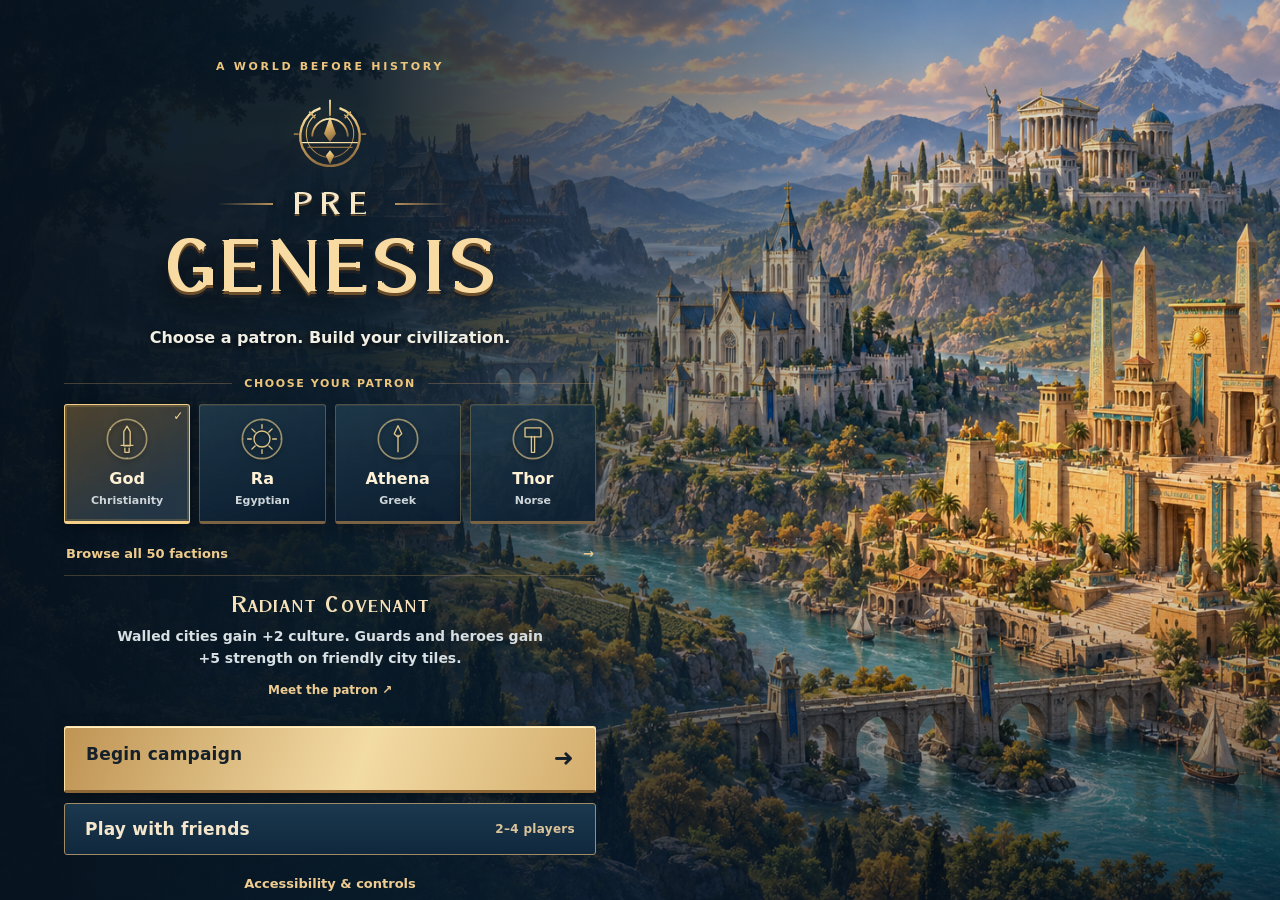
==== index.html @ 0ece969f "Publish Pre-Genesis 0.9.9 mythic web build (crowns-web-dbefcd6c36a573) Co-Authored-By: Claude Fable " ====
<!doctype html>
<html lang="en"><head><meta charset="utf-8"><meta name="viewport" content="width=device-width,initial-scale=1,viewport-fit=cover"><meta name="theme-color" content="#15242d"><title>Pre-Genesis — A World Before History</title><link rel="stylesheet" href="style.css"><link rel="stylesheet" href="ui.css"><link rel="stylesheet" href="mobile.css"><link rel="stylesheet" href="friends.css"><link rel="stylesheet" href="pregenesis.css"><link rel="preload" href="assets/fonts/PreGenesis-Display.woff2" as="font" type="font/woff2" crossorigin><link rel="manifest" href="manifest.webmanifest"><link rel="icon" href="assets/app-icon.svg" type="image/svg+xml"><meta name="apple-mobile-web-app-capable" content="yes"><meta name="apple-mobile-web-app-status-bar-style" content="black-translucent"></head>
<body>
<div id="game" inert>
 <div id="world" aria-label="Interactive strategy map of Pre-Genesis"></div>
 <header class="topbar">
  <button class="brand" id="brand" title="Campaign menu"><span class="ring-mark"><img src="assets/emblems/genesis.svg" alt=""></span><span>PRE-GENESIS<small>THE FIRST AGE</small></span></button>
  <div id="resources" class="resources"></div>
  <div class="top-actions"><button class="icon-button" id="codex" title="Mythology and scripture" aria-label="Mythology and scripture">▤</button><button class="icon-button" id="sound" title="Toggle ambient music" aria-label="Toggle ambient music">♫</button><button class="icon-button" id="help" title="How to play" aria-label="How to play">?</button><button class="icon-button" id="menu" title="Save and settings" aria-label="Save and settings">☰</button></div>
 </header>
 <button id="realm-toggle" class="realm-toggle panel" aria-expanded="false" aria-label="Toggle realm panel">☰ Realm</button><aside class="realm-panel panel">
  <div class="realm-banner"><div class="eyebrow">YOUR REALM</div><div id="realm-identity"></div></div>
  <nav class="side-tabs" aria-label="Realm panels"><button data-tab="realm" class="active">Realm</button><button data-tab="knowledge">Knowledge</button><button data-tab="council">Council</button></nav>
  <div id="sidebar-content"></div>
  <button id="chronicle" class="chronicle-link">◷ &nbsp; The chronicle <span>↗</span></button>
 </aside>
 <div class="map-heading"><span class="heading-rule"></span><div><small>THE FIRST AGE</small><span>A U R E V A L E</span></div><span class="heading-rule"></span></div>
 <div id="friend-room-bar" class="friend-room-bar" hidden></div><div id="objective" class="objective panel"></div>
 <div class="map-tools panel"><button id="zoom-in" title="Zoom in" aria-label="Zoom in">+</button><button id="zoom-out" title="Zoom out" aria-label="Zoom out">−</button><button id="home" title="Focus capital" aria-label="Focus capital">⌂</button><button id="labels" title="Toggle map labels" aria-label="Toggle map labels">Aa</button></div>
 <div id="hover-info" class="hover-info"></div>
 <section id="selection" class="selection panel" aria-live="polite"></section>
 <div class="turn-corner"><div class="minimap panel"><canvas id="minimap" width="240" height="150" aria-label="Realm overview"></canvas><span>THE KNOWN WORLD</span></div><button id="end-turn" class="end-turn"><span><small id="turn-era">THE FIRST AGE · 1</small><strong>End turn</strong></span><span class="turn-arrow">➜</span></button><div class="turn-foot"><span id="turn-number">TURN 01</span><span id="save-status">AUTOSAVED</span></div></div>
 <div class="controls-hint">Select · Highlighted tile to move · Right-drag to pan · Scroll to zoom</div>
 <div id="toast" role="status"></div>
</div>
<dialog id="modal" aria-labelledby="dialog-title"><button class="modal-close" id="modal-close" aria-label="Close dialog">×</button><div id="modal-body"></div></dialog>
<div id="welcome" class="welcome">
 <div class="welcome-art"></div><div class="welcome-shade"></div>
 <div class="welcome-content"><div class="eyebrow">A WORLD BEFORE HISTORY</div><div class="welcome-ring" aria-hidden="true"><img src="assets/emblems/genesis.svg" alt=""></div><h1 aria-label="Pre-Genesis"><span class="title-prefix" aria-hidden="true">PRE</span><span aria-hidden="true">GENESIS</span></h1><p class="welcome-sub">Choose a patron. Build your civilization.</p><div class="patron-label">CHOOSE YOUR PATRON</div><div id="faction-picker" class="faction-picker"></div><div id="faction-description"></div><button id="start-game" class="primary start-game">Begin campaign <span>➜</span></button><button class="friends-button" data-friends>Play with friends <span>2–4 players</span></button><button id="resume-game" class="text-button" hidden>Continue saved campaign</button><button class="text-button welcome-settings" data-welcome-settings="true">Accessibility & controls</button><p id="offline-status" class="offline-status" role="status">Preparing offline play…</p><p class="build-note">PRE-GENESIS · V0.9.9 ONLINE BETA</p></div>
</div>
<input id="import-file" type="file" accept="application/json,.json" hidden>
<script type="module" src="app.js"></script><script type="module" src="offline.js?release=0.9.9"></script>
</body></html>
---- style.css ----
:root{--ink:#eee9da;--muted:#a4b2a6;--gold:#d4b573;--green:#8fab8f;--panel:rgba(20,37,34,.94);--line:rgba(206,186,136,.2);--blue:#9bbbd0;--purple:#beaad5;--font:Georgia,'Times New Roman',serif}
*{box-sizing:border-box}html,body{margin:0;width:100%;height:100%;overflow:hidden;background:#172d2e;color:var(--ink);font-family:Segoe UI,Arial,sans-serif;font-size:13px}button{font:inherit;color:inherit;cursor:pointer;border:0;background:none}button:focus-visible{outline:2px solid #ebcd87;outline-offset:3px}button:disabled{opacity:.4;cursor:not-allowed}button:hover:not(:disabled){filter:brightness(1.15)}#game{position:relative;width:100%;height:100%;min-height:550px}#world{position:absolute;inset:72px 0 0;overflow:hidden}#world canvas{display:block}.panel{background:var(--panel);border:1px solid var(--line);box-shadow:0 8px 30px #05191640;backdrop-filter:blur(14px)}.topbar{position:absolute;z-index:5;top:0;left:0;right:0;height:72px;background:#142725;display:flex;align-items:center;border-bottom:1px solid var(--line);padding:0 25px;gap:30px}.brand{display:flex;gap:12px;align-items:center;text-align:left;white-space:nowrap;font-family:var(--font);font-size:19px;letter-spacing:1.2px;padding:0}.brand i{font-size:10px;font-weight:normal;letter-spacing:0}.brand small{display:block;font:8px Segoe UI,sans-serif;letter-spacing:2.7px;color:var(--muted);padding-top:5px}.ring-mark{font-size:51px;color:var(--gold);line-height:50px;display:block}.resources{display:flex;flex:1;justify-content:center;gap:36px}.resource{display:flex;gap:9px;align-items:center}.resource-symbol{font-size:23px;color:var(--gold)}.resource.science .resource-symbol{color:var(--blue)}.resource.culture .resource-symbol{color:var(--purple)}.resource span strong{font-size:17px;font-weight:500}.resource span small{font-size:10px;color:var(--muted);padding-left:5px}.resource-label{display:block;font-size:8px;letter-spacing:1.4px;color:#a8b6a9;margin-top:3px}.top-actions{display:flex;gap:8px}.icon-button{width:30px;height:31px;border:1px solid var(--line);border-radius:50%;color:#d2d7c9}.realm-panel{position:absolute;z-index:4;top:94px;left:22px;width:260px;max-height:calc(100% - 330px);display:flex;flex-direction:column;border-radius:3px}.realm-banner{padding:20px 20px 16px;background:radial-gradient(ellipse at 20% 50%,#3c54452e,transparent)}.eyebrow{font-size:9px;letter-spacing:2.4px;color:var(--gold);font-weight:600}.realm-identity{display:flex;gap:13px;align-items:center;margin-top:13px}.crest{font-family:var(--font);color:var(--gold);font-size:38px;width:49px;text-align:center}.realm-identity h2{margin:0;font:23px var(--font)}.realm-identity p{color:var(--muted);font-size:11px;margin:6px 0 0}.side-tabs{display:flex;border-bottom:1px solid var(--line);padding:0 12px}.side-tabs button{padding:12px 10px;flex:1;color:var(--muted);font-size:11px;border-bottom:2px solid transparent}.side-tabs button.active{color:var(--gold);border-bottom-color:var(--gold)}#sidebar-content{padding:18px;overflow-y:auto;scrollbar-width:thin;scrollbar-color:#6d7054 transparent}.section-label{display:flex;justify-content:space-between;align-items:center;text-transform:uppercase;letter-spacing:1.4px;font-size:9px;color:var(--muted);margin-bottom:12px}.city-row{padding:10px 0;display:flex;align-items:center;gap:10px;width:100%;text-align:left;border-bottom:1px solid #e0c69112}.city-row:last-child{border:0}.city-icon{color:var(--gold);font-size:23px}.city-row strong{display:block;font:15px var(--font)}.city-row small{color:var(--muted);font-size:10px;display:block;margin-top:4px}.city-row .pop{margin-left:auto;background:#293f34;border:1px solid var(--line);font-size:11px;padding:5px 7px;border-radius:50%}.research-card{width:100%;text-align:left;margin-top:19px;padding:14px 12px;background:#ffffff04;border:1px solid #a5bbc021;border-radius:2px}.research-card .research-title{font:16px var(--font);margin:6px 0 10px}.research-card .section-label{margin:0;color:var(--blue);font-size:8px}.research-card.civic .section-label{color:var(--purple)}.progress{height:3px;background:#ffffff13;border-radius:3px;overflow:hidden}.progress span{display:block;height:100%;background:var(--gold)}.research-card .progress span{background:var(--blue)}.research-card.civic .progress span{background:var(--purple)}.progress-detail{display:flex;justify-content:space-between;font-size:9px;color:var(--muted);margin-top:7px}.chronicle-link{padding:14px 18px;text-align:left;border-top:1px solid var(--line);font-size:10px;color:var(--muted);margin-top:auto}.chronicle-link span{float:right;color:var(--gold)}.map-heading{position:absolute;top:102px;left:calc(50% - 150px);display:flex;align-items:center;gap:15px;text-align:center;pointer-events:none;text-shadow:0 2px 8px #102828}.map-heading small{font-size:8px;letter-spacing:3px;color:#f2ead2aa;display:block;margin-bottom:7px}.map-heading span:not(.heading-rule){font:15px var(--font);color:#f1eedb}.heading-rule{height:1px;width:35px;background:#e3d3aa88}.objective{position:absolute;right:22px;top:94px;width:226px;padding:16px 17px;border-radius:3px}.objective h3{font:17px var(--font);margin:8px 0}.objective p{font-size:10px;color:var(--muted);line-height:1.7;margin:7px 0}.objective .eyebrow{font-size:8px}.objective button{font-size:9px;color:var(--gold);padding:0}.map-tools{position:absolute;right:22px;top:285px;display:flex;flex-direction:column;border-radius:3px}.map-tools button{width:35px;height:35px;font-size:19px;border-bottom:1px solid var(--line)}.map-tools button:last-child{border:0;font-size:12px}.selection{position:absolute;bottom:47px;left:22px;z-index:4;width:430px;min-height:180px;max-height:280px;padding:19px 21px;border-radius:3px}.selection-heading{display:flex;align-items:center;gap:13px}.selection-emblem{font-size:34px;color:var(--gold);background:#f4dc9e0b;border:1px solid var(--line);height:53px;width:53px;display:grid;place-items:center;border-radius:50%}.selection h2{margin:3px 0 4px;font:24px var(--font)}.selection .subtitle{color:var(--muted);font-size:10px}.selection .eyebrow{font-size:8px;letter-spacing:1.5px}.unit-stats{display:flex;gap:19px;margin:15px 0;font-size:11px;color:var(--muted)}.unit-stats b{color:var(--ink);font-weight:500;margin-left:5px}.actions{display:flex;gap:7px;flex-wrap:wrap;margin-top:13px}.action-button,.secondary{border:1px solid var(--line);background:#c9c09107;padding:9px 13px;font-size:10px;color:#dfd9bc;border-radius:2px}.action-button.gold,.primary{background:#c6aa70;color:#152822;border:1px solid #e4c98d;font-weight:600}.action-button.active{border-color:var(--gold);color:var(--gold)}.action-help{font-size:10px;color:var(--muted);margin-top:11px;line-height:1.5}.unit-tabs{display:flex;gap:5px;margin-top:11px;border-top:1px solid var(--line);padding-top:10px}.unit-tabs button{font-size:9px;padding:5px 7px;border:1px solid var(--line);color:var(--muted)}.unit-tabs button.active{border-color:var(--gold);color:var(--gold)}.selection .city-yields{display:flex;gap:14px;margin:14px 0;font-size:12px}.city-yields span{color:var(--gold)}.turn-corner{position:absolute;right:22px;bottom:22px;z-index:4;width:228px}.minimap{position:relative;margin-bottom:9px;height:144px;overflow:hidden;border-radius:3px;background:#142d2ce8}.minimap canvas{width:228px;height:142px;cursor:pointer}.minimap>span{position:absolute;bottom:9px;left:0;right:0;text-align:center;font-size:7px;letter-spacing:2px;color:#b9c3b0;pointer-events:none}.end-turn{display:flex;justify-content:space-between;align-items:center;width:100%;padding:15px 17px;background:linear-gradient(120deg,#d7be84,#b99d63);color:#21302a;border:1px solid #edd098;box-shadow:0 5px 30px #132623aa;border-radius:3px;text-align:left}.end-turn small{font-size:8px;letter-spacing:1.7px;display:block;margin-bottom:5px}.end-turn strong{font:23px var(--font)}.turn-arrow{font-size:27px}.turn-foot{display:flex;justify-content:space-between;padding:10px 1px 0;font-size:8px;letter-spacing:1.1px;color:#c1c9b3}.controls-hint{position:absolute;bottom:18px;left:23px;font-size:9px;letter-spacing:.2px;color:#e6edcd99;text-shadow:0 1px 3px #142325}.hover-info{position:absolute;bottom:35px;left:calc(50% - 80px);pointer-events:none;background:#102a28cc;border:1px solid var(--line);border-radius:3px;padding:9px 15px;font-size:10px;display:none}.hover-info.show{display:block}#toast{position:absolute;z-index:30;top:85px;left:50%;transform:translate(-50%,-10px);background:#162d28ed;border:1px solid var(--gold);box-shadow:0 10px 50px #001a1c77;padding:14px 24px;font-size:12px;opacity:0;pointer-events:none;transition:.22s;max-width:530px;line-height:1.6}#toast.show{transform:translate(-50%,0);opacity:1}.diplomacy-row{padding:15px 0;border-bottom:1px solid var(--line)}.diplomacy-row h3{font:18px var(--font);margin:0 0 5px}.diplomacy-row p{color:var(--muted);font-size:10px}.status-peace{color:#a2c79e}.status-war{color:#dd9777}dialog{background:#172e29;color:var(--ink);border:1px solid #b7a37466;border-radius:5px;width:min(760px,90vw);max-height:85vh;box-shadow:0 25px 100px #001818c9;padding:33px;scrollbar-width:thin}dialog::backdrop{background:#031e21a8;backdrop-filter:blur(5px)}.modal-close{position:absolute;top:12px;right:15px;font-size:27px;color:var(--muted)}dialog h2{font:32px var(--font);margin:7px 0 12px}dialog .intro{color:var(--muted);line-height:1.8;font-size:12px;margin-bottom:23px}.cards-grid{display:grid;grid-template-columns:1fr 1fr;gap:10px}.option-card{position:relative;text-align:left;border:1px solid var(--line);padding:16px;border-radius:3px;background:#d1c29806;min-height:103px}.option-card.selected{border-color:var(--gold);background:#d1c2980e}.option-card.completed{border-color:#8cbb9b66}.option-card h3{font:19px var(--font);margin:0 0 8px}.option-card p{font-size:11px;color:var(--muted);line-height:1.6;margin:0}.option-card small{display:block;font-size:9px;color:var(--gold);margin-top:12px}.help-grid{display:grid;grid-template-columns:1fr 1fr;gap:25px}.help-grid h3{font:20px var(--font);color:var(--gold);margin-bottom:8px}.help-grid p,.help-grid li{font-size:12px;color:#b9c5b8;line-height:1.8}.help-grid ul{padding-left:15px}kbd{border:1px solid #bab99244;border-radius:3px;padding:2px 5px;font:10px Segoe UI;color:#eee4c7}.log-entry{display:flex;gap:15px;padding:13px 0;border-bottom:1px solid var(--line);font-size:12px;line-height:1.6}.log-entry small{white-space:nowrap;color:var(--gold);font-size:10px;padding-top:3px}.menu-buttons{display:flex;gap:10px;flex-wrap:wrap}.settings-row{display:flex;justify-content:space-between;align-items:center;margin:22px 0;color:var(--muted);font-size:12px}.settings-row select{background:#203b33;color:var(--ink);border:1px solid var(--line);padding:8px}.welcome{position:fixed;z-index:50;inset:0;background:#112d2b;display:flex;align-items:center;overflow:auto}.welcome[hidden]{display:none}.welcome-art{position:absolute;inset:0;background:linear-gradient(115deg,#112d2b,#839475);background-image:url('./assets/key-art-aurevale.png');background-position:center;background-size:cover}.welcome-shade{position:absolute;inset:0;background:linear-gradient(90deg,#0d2426f5 0%,#10282aed 27%,#102b2da0 49%,#102b2d05 100%),linear-gradient(0deg,#0c282ccd,transparent 45%)}.welcome-content{position:relative;width:610px;padding:38px 65px;text-align:center}.welcome-content>.eyebrow{font-size:9px;letter-spacing:3.2px}.welcome-ring{font-size:55px;color:var(--gold);line-height:1;margin-top:18px}.welcome h1{font:64px/.9 var(--font);letter-spacing:5px;margin:18px 0;color:#efebd5;text-shadow:0 3px 18px #041c25}.welcome h1 em{font-size:26px;letter-spacing:0}.welcome-sub{font:16px var(--font);color:#e1d9bd;margin-top:23px}.ornament{color:#b9a47477;font-size:14px;letter-spacing:5px;margin:20px 0}.welcome-copy{color:#afc2b7;line-height:1.8;font-size:12px}.faction-picker{display:grid;grid-template-columns:repeat(4,1fr);gap:8px;margin:25px 0 13px}.faction-choice{padding:11px 3px;border:1px solid #d0c49330;border-radius:3px;background:#08252566}.faction-choice.selected{border-color:var(--gold);background:#c8b1741a}.faction-choice span{font-size:26px;color:var(--gold);display:block;margin-bottom:7px}.faction-choice small{font-size:10px;color:#d1d7c0}#faction-description{font-size:11px;color:#c1c9b4;min-height:35px;line-height:1.6}.start-game{width:100%;padding:16px 20px;margin-top:20px;font:18px var(--font);border-radius:2px;display:flex;justify-content:space-between}.text-button{padding:13px;color:#decc9a;font-size:11px}.build-note{font-size:7px;letter-spacing:1.5px;color:#abc0ab6e;margin-top:21px}.save-badge{color:#9fc8a5}.legend{display:flex;gap:12px;margin:17px 0;font-size:10px;color:var(--muted)}.empty-state{font-size:11px;line-height:1.8;color:var(--muted)}.victory-emblem{text-align:center;font-size:60px;color:var(--gold);margin:10px}.tech-list{display:flex;flex-direction:column;gap:9px}.tech-small{padding:12px;border:1px solid var(--line);text-align:left}.tech-small strong{font:16px var(--font);display:block}.tech-small small{color:var(--muted);display:block;line-height:1.6;margin-top:5px}
@media(min-width:1700px){.realm-panel{width:286px}.realm-banner{padding:24px}.selection{width:465px}.topbar{padding:0 30px}.resources{gap:58px}.welcome-content{width:700px;padding:55px 90px}.welcome h1{font-size:78px}}
@media(max-width:1100px){.resources{gap:16px}.resource-label{display:none}.resource span strong{font-size:14px}.brand{font-size:15px}.brand small{font-size:6px;letter-spacing:1.7px}.topbar{padding:0 14px;gap:18px}.realm-panel{width:222px;left:14px}.objective{right:14px;width:200px}.selection{left:14px;width:380px}.turn-corner{right:14px;width:200px}.minimap canvas{width:200px}.map-tools{right:14px}.map-heading{left:calc(50% - 120px)}.welcome-content{padding:35px 45px;width:540px}}
@media(max-width:760px){.topbar{height:58px}.brand{font-size:12px}.brand small{display:none}.ring-mark{font-size:33px}.resources{gap:11px}.resource-symbol{font-size:16px}.resource.culture{display:none}.top-actions{gap:2px}.icon-button{width:24px;height:25px}#world{inset:58px 0 0}.realm-panel{top:72px;width:180px;max-height:calc(100% - 330px)}.realm-banner{padding:13px}.realm-identity h2{font-size:19px}.realm-identity .crest{font-size:26px;width:30px}.realm-identity{gap:5px}.realm-identity p{font-size:9px}.side-tabs button{padding:10px 5px;font-size:10px}#sidebar-content{padding:12px}.objective{top:72px;width:162px;padding:11px}.objective p{font-size:9px}.objective h3{font-size:14px}.map-heading{display:none}.map-tools{top:255px}.selection{bottom:44px;width:calc(100% - 158px);padding:12px;min-height:180px;max-height:240px;overflow:auto}.selection h2{font-size:21px}.selection-emblem{display:none}.unit-stats{gap:8px;font-size:10px}.turn-corner{width:124px;bottom:22px}.minimap{height:93px}.minimap canvas{height:90px;width:124px}.minimap>span{font-size:5px;bottom:4px}.end-turn{padding:11px 9px}.end-turn strong{font-size:18px}.end-turn small{font-size:6px;letter-spacing:.5px}.turn-arrow{font-size:18px}.turn-foot{font-size:7px}.controls-hint{font-size:7px;left:14px;width:calc(100% - 170px);line-height:1.5}.welcome-content{padding:25px;width:min(510px,100%);margin:auto}.welcome h1{font-size:53px}.welcome-art{background-position:60% center}.welcome-shade{background:#10292bd9}.cards-grid,.help-grid{grid-template-columns:1fr}.hover-info{display:none!important}}
@media(max-height:730px){.welcome-content{padding-top:18px;padding-bottom:18px}.welcome h1{font-size:48px;margin:9px 0}.welcome-ring{font-size:35px;margin-top:9px}.welcome-sub{margin-top:12px}.ornament{margin:12px 0}.welcome-copy{margin:9px 0}.faction-picker{margin-top:13px}.start-game{margin-top:10px}.build-note{margin-top:11px}.selection{min-height:165px;bottom:43px}.selection h2{font-size:21px}.unit-stats{margin:10px 0}.minimap{height:117px}.minimap canvas{height:115px}}
.realm-panel{max-height:calc(100% - 410px)}.selection{scrollbar-width:thin;scrollbar-color:#69725b transparent}.map-heading{z-index:1}.objective,.map-tools{z-index:3}.world-city-label:focus-visible{outline:2px solid #ebcd87;outline-offset:4px}
@media(max-width:760px){.realm-panel{max-height:calc(100% - 380px)}}
---- ui.css ----
/* First art-direction pass: a quiet ink, limestone and gilt interface. */
@font-face{font-family:Sundering;src:url('./assets/fonts/SunderingDisplay-Regular.woff2') format('woff2');font-weight:400;font-display:swap}
:root{--ink:#eee9db;--muted:#b0b8bb;--gold:#dec18a;--panel:rgba(17,28,37,.95);--line:rgba(222,193,138,.24);--blue:#a8c8dc;--purple:#c1b2d8;--font:Sundering,Georgia,serif}
html,body{background:#15242d}button:focus-visible,a:focus-visible,summary:focus-visible{outline:2px solid var(--gold);outline-offset:4px}[hidden]{display:none!important}a{color:var(--gold)}#game{min-height:440px}#world{inset:70px 0 0}.panel{box-shadow:0 8px 30px #06111e33;border-radius:3px}
.topbar{height:70px;padding:0 26px;gap:28px;background:linear-gradient(90deg,#111c26,#20323b,#14212b);border-bottom:1px solid #dec18a55}.brand{gap:10px;font-size:24px;letter-spacing:3px}.brand small{font:8px 'Segoe UI',sans-serif;letter-spacing:3.2px;color:var(--gold)}.ring-mark{font:35px Georgia;color:var(--gold)}.resources{gap:34px}.resource{gap:10px}.resource-symbol{font-size:24px}.resource span strong{font-size:19px;font-variant-numeric:tabular-nums}.resource span small{font-size:11px}.resource-label{letter-spacing:1.25px;color:var(--muted)}.top-actions{gap:7px}.icon-button{width:32px;height:32px;border-radius:3px;font-size:17px}
.realm-panel{top:94px;left:22px;bottom:56px;width:232px;max-height:none}.realm-banner{padding:20px 17px 18px;background:linear-gradient(145deg,#dec18a0c,transparent)}.eyebrow{letter-spacing:2px}.realm-identity{gap:10px}.faction-crest{width:100%;height:100%;object-fit:contain;vertical-align:middle}.crest{width:44px;height:52px;flex-shrink:0}.realm-identity h2{font:19px/1.15 var(--font)}.realm-identity p{font-size:11px;margin-top:8px}.side-tabs{padding:0 9px}.side-tabs button{padding:13px 4px}#sidebar-content{padding:18px 16px;scrollbar-color:#68727a transparent}.section-label{letter-spacing:1.2px;margin-bottom:10px}.city-row{padding:12px 0}.city-row strong{font-size:17px}.city-row small{font-size:11px;margin-top:5px}.city-row .pop{background:none;min-width:25px;height:25px;padding:4px;text-align:center}.research-card{margin-top:18px;padding:14px 12px;background:#a6bac805;border-color:#a8c8dc22}.research-card .research-title{font:17px/1.2 var(--font);margin:10px 0 13px}.research-card .section-label{font-size:9px}.progress-detail{gap:12px;font-size:10px;margin-top:8px;font-variant-numeric:tabular-nums}.chronicle-link{padding:17px;font-size:11px}.realm-toggle{display:none}
.map-heading{left:276px;top:95px;gap:10px}.map-heading small{font-size:7px;letter-spacing:2px}.map-heading span:not(.heading-rule){font-size:12px}.heading-rule{width:20px}.objective{top:90px;left:calc(50% + 105px);right:auto;transform:translateX(-50%);text-align:center;width:min(410px,calc(100% - 580px));padding:12px 22px;border-top:2px solid var(--gold);background:linear-gradient(115deg,#152731ef,#172631f5)}.objective h3{font:20px var(--font);margin:7px 0}.objective p{font-size:12px;color:#d3d8d5;line-height:1.45;margin:0 auto 7px;max-width:360px}.objective button{font-size:10px}.objective .eyebrow{letter-spacing:2.3px}.map-tools{right:23px;top:94px}.map-tools button{width:36px;height:37px}
.selection{left:276px;bottom:55px;width:min(530px,calc(100% - 510px));min-height:0;max-height:285px;padding:18px 20px;overflow:auto;scrollbar-color:#68727a transparent;border-top:2px solid #dec18a88}.selection-emblem{width:48px;height:48px;flex-shrink:0;font-size:29px;padding:6px}.selection h2{font:25px var(--font);margin:4px 0 6px}.selection .subtitle{font-size:11px}.unit-stats{gap:16px;flex-wrap:wrap;margin:14px 0}.actions{margin-top:13px}.action-button,.secondary{padding:10px 12px;font-size:11px;color:var(--ink)}.action-button.gold,.primary{background:linear-gradient(120deg,#e1c792,#c1a16b);color:#18222a;border-color:#e9d19d}.action-help{font-size:11px;margin-top:12px}.unit-tabs{flex-wrap:wrap;margin-top:12px}.unit-tabs button{font-size:10px;padding:6px 8px}.unit-tabs button.active{background:#dec18a0c}.selection .city-yields{gap:18px;font-size:13px}
.turn-corner{right:22px;bottom:24px;width:194px}.minimap{height:123px;background:#152832ee}.minimap canvas{width:100%;height:120px}.minimap>span{bottom:6px;color:var(--muted);font-size:7px;letter-spacing:1.8px}.end-turn{padding:14px 17px;background:linear-gradient(120deg,#e1c792,#bc9c66);color:#18242b;border-color:#e9d19d}.end-turn small{font-size:7px;letter-spacing:1px;margin-bottom:6px}.turn-foot{color:#d4dbd5}.controls-hint{bottom:23px;left:277px;font-size:10px;line-height:1.5;color:#f4efe2bc}.hover-info{bottom:18px;left:50%;transform:translateX(-50%);z-index:6;max-width:calc(100% - 40px);background:#101e29eb;padding:10px 15px;font-size:11px}#toast{top:75px;background:#122330f5;text-align:center;max-width:500px;width:max-content;padding:13px 23px}
.diplomacy-row{padding:14px 0}.diplomacy-row h3{font:17px var(--font);margin-bottom:7px;display:flex;gap:8px;align-items:center}.diplomacy-row .faction-crest{width:30px;height:34px}.diplomacy-row p{font-size:11px}.diplomacy-row .action-button{padding:8px;font-size:10px}.status-war{color:#e7a58c}.status-peace{color:#a8c9a7}
dialog{background:linear-gradient(140deg,#1c2e3b,#121f2b);border-color:#dec18a66;border-top:3px solid var(--gold);width:min(790px,92vw);max-height:86vh;padding:34px;scrollbar-color:#68727a transparent}dialog::backdrop{background:#071623a8}.modal-close{top:8px;padding:2px 9px}dialog h2{font:31px var(--font);margin:8px 0 14px}dialog .intro{line-height:1.65;max-width:620px}.option-card{padding:17px}.option-card p{font-size:12px;line-height:1.55}.option-card.selected{background:#dec18a10}.option-card small{line-height:1.5}.help-grid p{color:var(--muted);line-height:1.7}.guide-steps{display:grid;grid-template-columns:repeat(3,1fr);gap:12px;margin:26px 0}.guide-steps>div{border:1px solid var(--line);padding:16px}.guide-steps b{color:var(--gold);font:26px var(--font)}.guide-steps h3{font:19px var(--font);margin:12px 0 8px}.guide-steps p{font-size:12px;color:var(--muted);line-height:1.6;margin:0}details{border-top:1px solid var(--line);padding:13px 0}summary{cursor:pointer;color:var(--gold);font-size:12px;line-height:1.6}details p{font-size:12px;line-height:1.7;color:var(--muted);margin:12px 0 6px}details a{font-size:11px}.codex-tabs{display:flex;gap:8px;flex-wrap:wrap;margin:18px 0}.codex-list summary{display:flex;justify-content:space-between;align-items:center;gap:15px;list-style:none}.codex-list summary:after{content:'+';margin-left:8px}.codex-list details[open] summary:after{content:'−'}.codex-list summary>span{font:20px var(--font);color:var(--ink)}.codex-list summary>small{margin-left:auto;font-size:11px;color:var(--muted);text-align:right}.imagery b{color:var(--gold);font-weight:500}.settings-row select{background:#223844}.empty-state{line-height:1.6}
.welcome{background:#112430}.welcome-art{background-image:url('./assets/key-art-aurevale.png');background-position:center}.welcome-shade{background:linear-gradient(90deg,#091926f2 0%,#102330ed 27%,#152733a6 43%,#17273105 75%),linear-gradient(0deg,#091a2bb0,transparent 50%)}.welcome-content{width:590px;padding:40px 64px}.welcome-content>.eyebrow{font-size:8px;letter-spacing:2.7px}.welcome-ring{font-size:35px;margin-top:23px}.welcome h1{font:57px/.95 var(--font);letter-spacing:3px;color:#f6edda;margin:15px 0 23px}.welcome h1 small{font:11px 'Segoe UI',sans-serif;letter-spacing:5px;display:block;margin:14px 0;color:var(--gold)}.welcome-sub{font:13px 'Segoe UI',sans-serif;letter-spacing:.3px;color:#d8ded9}.ornament{font-size:12px;color:#dec18a66;margin:25px 0}.faction-picker{margin:0 0 19px}.faction-choice{padding:12px 6px;background:#10253370;border-color:#dec18a33}.faction-choice.selected{background:#dec18a17;box-shadow:inset 0 -3px var(--gold)}.faction-choice>span{height:49px;margin-bottom:10px}.faction-choice strong{display:block;font:16px var(--font);color:#eee4d0;font-weight:400}.faction-choice small{display:block;font-size:10px;color:var(--muted);margin-top:7px}#faction-description{font-size:12px;line-height:1.55;min-height:108px;color:#c4cec9}#faction-description>b{display:block;font:19px var(--font);color:var(--ink);margin-bottom:9px}#faction-description>span{display:block;min-height:38px}.start-game{padding:17px 20px;font:20px var(--font);margin-top:14px}.text-button{padding:11px 0;color:var(--gold)}.build-note{font-size:8px;letter-spacing:1.7px;color:#c2cec58c;margin-top:22px}
@media(min-width:1700px){.realm-panel{width:254px}.selection{left:298px;width:570px}.controls-hint{left:298px}.map-heading{left:300px}.welcome-content{width:700px;padding:60px 90px}.welcome h1{font-size:70px}.resources{gap:55px}}
@media(max-width:1100px){.topbar{padding:0 18px;gap:18px}.brand{font-size:21px}.resources{gap:19px}.resource-label{font-size:7px}.realm-panel{left:16px;width:212px}.selection{left:244px;width:calc(100% - 440px);padding:15px}.turn-corner{right:16px;width:164px}.map-heading{display:none}.objective{width:calc(100% - 370px);left:calc(50% + 70px)}.controls-hint{left:244px;font-size:9px}.map-tools{right:16px}.minimap{height:105px}.minimap canvas{height:102px}.selection h2{font-size:23px}.selection-emblem{width:42px;height:42px}}
@media(max-width:900px){.topbar{height:62px;padding:0 14px;gap:15px}#world{inset:62px 0 0}.brand{font-size:19px;letter-spacing:2px}.brand small{display:block;font-size:6px;letter-spacing:2.5px}.ring-mark{font-size:29px}.resources{gap:18px}.resource-symbol{font-size:19px}.resource span strong{font-size:16px}.resource-label{display:none}.realm-toggle{display:block;position:absolute;z-index:6;left:14px;top:77px;padding:10px;font-size:11px;color:var(--gold)}.realm-panel{display:none;top:123px;bottom:55px;max-height:490px;width:230px}.realm-panel.expanded{display:flex;z-index:8}.objective{top:77px;left:50%;width:calc(100% - 235px);padding:11px 14px}.objective h3{font-size:18px}.objective p{font-size:11px}.map-tools{top:77px;right:14px}.selection{left:14px;bottom:49px;width:calc(100% - 191px);max-height:250px;min-height:0}.turn-corner{right:14px;width:150px;bottom:22px}.controls-hint{left:14px;bottom:18px;width:calc(100% - 185px)}.selection h2{font-size:23px}.selection .subtitle{font-size:10px}.top-actions{gap:5px}.icon-button{width:29px;height:29px}.unit-stats{gap:11px}.welcome-content{width:570px;padding:32px 58px}.welcome h1{font-size:54px}.welcome-shade{background:linear-gradient(90deg,#091926f0,#102330de 50%,#10233144)}}
@media(max-width:580px){.topbar{gap:10px;padding:0 10px}.brand{font-size:15px;gap:5px}.brand small{font-size:5px;letter-spacing:1.5px}.ring-mark{font-size:24px}.resources{gap:12px}.resource{gap:4px}.resource span strong{font-size:14px}.resource-symbol{font-size:14px}.resource.food{display:none}.icon-button{width:27px;height:29px}.top-actions{gap:3px}.top-actions #sound{display:none}.objective{left:50%;width:calc(100% - 170px);padding:10px}.objective h3{font-size:16px}.objective p{font-size:10px}.objective button{font-size:9px}.realm-toggle{font-size:10px;left:10px;padding:9px 7px}.map-tools{right:10px}.map-tools button{width:31px;height:33px}.selection{left:10px;width:calc(100% - 133px);padding:12px;max-height:248px}.selection-emblem{display:none}.selection h2{font-size:21px}.selection .eyebrow{font-size:7px}.unit-stats{gap:10px;font-size:10px}.selection .action-button{padding:8px;font-size:10px}.unit-tabs button{font-size:9px;padding:6px}.turn-corner{right:10px;width:104px}.minimap{height:74px}.minimap canvas{height:72px}.minimap>span{display:none}.end-turn{padding:12px 9px}.end-turn strong{font-size:17px}.end-turn small{font-size:6px;letter-spacing:.3px}.turn-arrow{font-size:17px}.turn-foot{font-size:6px;letter-spacing:0;gap:3px}.controls-hint{left:10px;font-size:8px;width:calc(100% - 130px)}.welcome-content{width:100%;padding:30px}.welcome-shade{background:#0c1f2be0}.welcome h1{font-size:49px}.faction-picker{gap:6px}.faction-choice{padding:11px 3px}.faction-choice strong{font-size:15px}.faction-choice small{font-size:9px}.cards-grid,.help-grid{grid-template-columns:1fr}.guide-steps{gap:7px}.guide-steps>div{padding:11px}.guide-steps h3{font-size:16px}.guide-steps p{font-size:11px}dialog{padding:27px 20px}dialog h2{font-size:25px}.codex-list summary>span{font-size:18px}.codex-list summary>small{font-size:10px}.hover-info{display:none!important}#toast{width:calc(100% - 28px);font-size:11px}.selection .city-yields{gap:13px}}
@media(max-height:740px){.welcome-content{padding-top:20px;padding-bottom:20px}.welcome-ring{font-size:25px;margin-top:13px}.welcome h1{font-size:47px;margin:11px 0 16px}.welcome h1 small{margin:10px 0}.ornament{margin:16px 0}.faction-picker{margin-bottom:13px}.faction-choice>span{height:41px}.faction-choice{padding-top:10px;padding-bottom:10px}.start-game{margin-top:8px;padding:14px 18px}.build-note{margin-top:14px}.selection{max-height:250px}.realm-banner{padding:16px}.research-card{margin-top:13px}.objective{padding-top:9px;padding-bottom:9px}}
@media(prefers-reduced-motion:reduce){*{transition:none!important;scroll-behavior:auto!important}}
/* Second pass after live desktop and compact layout review. */
.ring-mark{width:34px;height:38px;line-height:1}.ring-mark img{width:100%;height:100%}
.realm-panel{bottom:auto;max-height:calc(100% - 150px)}
.resource.culture{display:flex}
#toast{top:auto;bottom:16px;transform:translate(-50%,10px);font-size:11px;max-width:calc(100% - 40px)}
#toast.show{transform:translate(-50%,0)}
dialog h2+ .guide-steps{margin-top:20px}
.action-button:disabled{filter:saturate(.35)}
.selection .city-yields span{min-width:36px}
.codex-list details[open]{background:#dec18a05;padding-left:12px;padding-right:12px;border-left:2px solid var(--gold)}
@media(max-width:900px){.realm-panel{bottom:55px;max-height:490px}.ring-mark{width:29px;height:33px}.selection .city-yields{margin:11px 0}.selection .progress-detail{margin-top:6px}.selection .actions{margin-top:10px}.unit-tabs{margin-top:9px;padding-top:8px}.selection{max-height:232px}.selection .action-help{margin-top:9px}.objective{box-shadow:0 4px 22px #081b2630}}
@media(max-width:580px){.ring-mark{width:23px;height:29px}.resource.culture .resource-symbol{font-size:14px}.selection .city-yields{gap:7px}.selection .city-yields span{min-width:28px}.selection{max-height:245px}.brand small{letter-spacing:1px}.resources{gap:8px}.resource span small{padding-left:2px;font-size:9px}.topbar{gap:8px}.codex-list summary{gap:8px}.codex-list summary>small{max-width:45%}}
.roster-open{display:flex;width:100%;align-items:center;justify-content:space-between;color:#e9d39e;border-bottom:1px solid #dec18a44;padding:10px 0 14px;margin-bottom:18px;font-size:12px}.roster-search{display:flex;align-items:center;gap:16px;margin:20px 0}.roster-search input{flex:1;min-width:0;border:1px solid #938060;background:#fff8e8;padding:13px;color:#2c332f;font:14px 'Segoe UI',sans-serif}.roster-search>span{font-size:11px;color:var(--muted)}.faction-roster{display:grid;grid-template-columns:1fr 1fr;gap:10px}.roster-card{display:flex;align-items:flex-start;gap:13px;padding:16px;text-align:left;border:1px solid #9d885e50;border-left:4px solid var(--faction-color);background:#fff9ec55;min-height:142px}.roster-card.selected{outline:2px solid #846431;outline-offset:-2px;background:#d7c79850}.roster-crest{display:block;flex:0 0 35px;width:35px;height:45px}.roster-card strong{display:block;font:24px var(--font)}.roster-card small{display:block;font-size:11px;color:var(--muted);margin:7px 0}.roster-card>span>span{font-size:12px;line-height:1.6;display:block}.patron-entry p{font-size:14px;line-height:1.7}.patron-entry h3{font:25px var(--font)}.patron-entry a{font-size:12px}
@media(max-width:680px){.faction-roster{grid-template-columns:1fr}.roster-card{min-height:110px}.roster-search{gap:10px}.roster-search>span{max-width:70px}.roster-open{margin-bottom:12px}}
.settings-grid{display:grid;grid-template-columns:1fr 1fr;gap:0 24px;margin:20px 0}.settings-grid .settings-row{margin:10px 0;gap:18px;font-size:13px;min-height:40px}.settings-grid select{max-width:58%;min-width:90px}.settings-grid input[type="range"]{width:125px;accent-color:#344c49}.settings-grid input[type="checkbox"]{width:21px;height:21px;accent-color:#344c49}.settings-note{margin:22px 0 0!important}.orders-list{display:grid;gap:7px}.order-row{display:flex;justify-content:space-between;gap:20px;text-align:left;align-items:center;border:1px solid var(--line);padding:14px;background:#fff6df60}.order-row b{font-size:14px;font-weight:600}.order-row small{display:block;font-size:12px;color:var(--muted);margin-top:6px}.order-row>span:last-child{text-align:right;font-size:12px;line-height:1.6}.order-row.attack{border-left:4px solid #934622}.world-label-layer button:focus-visible{outline:3px solid #fff!important;outline-offset:4px!important}#world canvas:focus-visible{outline:3px solid #ead496!important;outline-offset:-4px}
html[data-reduced-motion="true"] *{transition:none!important;animation:none!important;scroll-behavior:auto!important}
html[data-contrast="high"] .realm-panel,html[data-contrast="high"] .selection,html[data-contrast="high"] .objective,html[data-contrast="high"] dialog{--ink:#161f1b;--muted:#343c32;--gold:#644715;--line:#5b624f80;--blue:#27445b;--purple:#563a60;background:#fff5d9;color:#161f1b;background-image:none;border-color:#413b2a}
html[data-contrast="high"] :is(.subtitle,.action-help,.objective p,.realm-identity p,.selection .unit-tabs button){color:#343c32}html[data-contrast="high"] button:disabled{opacity:.62}html[data-contrast="high"] button:focus-visible{outline:3px solid #0067b8;outline-offset:3px}html[data-contrast="high"] .topbar{background:#071926}html[data-contrast="high"] .controls-hint{color:#fff}
html[data-text-size="large"] :is(.action-button,.secondary,.side-tabs button,.chronicle-link,.action-help,.subtitle,.objective p,.settings-row,.option-card p,.option-card small,.intro,.unit-tabs button,summary,details p,.city-row small,.realm-identity p,.progress-detail,.unit-stats){font-size:15px!important;line-height:1.55}
html[data-text-size="large"] :is(.eyebrow,.section-label,.resource-label){font-size:11px!important}html[data-text-size="large"] .selection{max-height:38vh;width:min(720px,calc(100% - 510px))}html[data-text-size="large"] .selection[data-kind="unit"]{display:block}html[data-text-size="large"] .selection .unit-stats{justify-content:flex-start}html[data-text-size="large"] .objective{width:min(510px,calc(100% - 520px))}html[data-text-size="large"] .realm-panel{max-height:calc(100% - 150px)}html[data-text-size="large"] .realm-identity h2{font-size:23px}html[data-text-size="large"] dialog{width:min(920px,94vw)}html[data-text-size="large"] .option-card h3{font-size:24px}html[data-text-size="large"] .city-row strong{font-size:21px}html[data-text-size="large"] .controls-hint{font-size:12px}
@media(max-width:900px){.settings-grid{grid-template-columns:1fr}html[data-text-size="large"] .selection{width:calc(100% - 191px);max-height:37vh}html[data-text-size="large"] .objective{width:calc(100% - 235px)}html[data-text-size="large"] .realm-panel{max-height:calc(100% - 180px)}html[data-text-size="large"] .objective p{font-size:13px!important}html[data-text-size="large"] .selection .action-button{padding:8px}}
@media(max-width:580px){html[data-text-size="large"] .selection{width:calc(100% - 133px)}html[data-text-size="large"] .objective{width:calc(100% - 170px)}.settings-grid select{max-width:55%}.order-row{gap:10px;padding:12px}.order-row>span:last-child{min-width:70px}}

/* Campaign interface: midnight enamel, bronze rules, readable command hierarchy. */
.campaign-menu{display:grid;grid-template-columns:170px 1fr;min-height:390px;margin-top:25px;border-top:1px solid #bfa16b4d;padding-top:23px}.menu-rail{display:flex;flex-direction:column;gap:4px;border-right:1px solid #91a1b12d;padding-right:22px}.menu-rail button{display:flex;justify-content:space-between;align-items:center;text-align:left;color:#c3ccd2;font-size:15px;padding:14px 12px;border-left:2px solid transparent}.menu-rail button.active{border-left-color:#d1b079;color:#efd096;background:linear-gradient(90deg,#d1b07915,transparent)}.menu-rail span{color:#a98b55}.menu-page{padding-left:28px}.menu-realm{display:flex;gap:17px;align-items:center;margin:9px 0 25px}.menu-realm>span{width:53px;flex:0 0 53px;height:67px}.menu-realm small{font-size:9px;letter-spacing:1.7px;color:#d1b079}.menu-realm h3{font:26px var(--font);margin:9px 0}.menu-realm p{font-size:13px;color:#c0ccd4;margin:0}.campaign-actions{display:grid;gap:8px}.campaign-actions button{display:flex;justify-content:space-between;text-align:left;align-items:center;font-size:14px;padding:13px 16px;min-height:43px}.campaign-actions button span{font-size:18px}.menu-footnote{font-size:12px;line-height:1.65;color:#b7c4cc;margin:21px 0 6px}.menu-section-title{font:26px var(--font);margin:5px 0 21px}.setting-line{display:flex;align-items:center;justify-content:space-between;gap:18px;padding:17px 0;border-bottom:1px solid #71879a38}.setting-line strong{font-size:14px;font-weight:600;color:#e9e5d9}.setting-line small{display:block;color:#afbec8;font-size:12px;line-height:1.55;margin-top:7px;max-width:230px}.setting-line select,.binding-list select{background:#0c2032;border:1px solid #bda06c66;color:#ecdec1;font-size:13px;min-height:39px;border-radius:2px;padding:8px 12px;max-width:165px}.setting-line input[type="range"]{width:145px;accent-color:#d1b079}.setting-switch input{position:absolute;opacity:0;width:42px;height:25px;cursor:pointer}.setting-switch span{display:block;width:42px;height:25px;padding:3px;border:1px solid #8aa0b37a;background:#0b1c2a}.setting-switch span:before{content:'';display:block;width:17px;height:17px;background:#60788d}.setting-switch input:checked+span:before{transform:translateX(17px);background:#dfc18a}.setting-switch input:focus-visible+span{outline:2px solid #e8d1a5;outline-offset:4px}.binding-list{display:grid;grid-template-columns:1fr 1fr;gap:6px 18px;margin:14px 0}.binding-list label{display:flex;align-items:center;justify-content:space-between;font-size:13px;color:#c6d1d7;padding:7px 0;gap:10px}.binding-list select{min-width:60px;padding:7px}.welcome-settings{display:block;margin:0 auto}.welcome .build-note{margin-top:12px}dialog:has(.campaign-menu){width:min(850px,94vw)}html[data-text-size="large"] :is(.menu-rail button,.campaign-actions button,.setting-line strong,.binding-list label){font-size:17px}html[data-text-size="large"] :is(.menu-footnote,.setting-line small){font-size:15px}
@media(max-width:680px){.campaign-menu{grid-template-columns:1fr;margin-top:15px;padding-top:14px}.menu-rail{flex-direction:row;border:0;padding:0 0 15px;gap:3px;justify-content:space-between}.menu-rail button{font-size:13px;padding:10px 8px;border-left:0;border-bottom:2px solid transparent}.menu-rail button.active{border-bottom-color:#d1b079}.menu-rail span{display:none}.menu-page{padding-left:0}.setting-line{gap:13px}.setting-line small{max-width:220px}.binding-list{gap:4px 13px}.setting-line select{max-width:145px}.menu-realm{margin-top:5px}.menu-footnote{margin-top:17px}}
:root{--ink:#f2eee2;--muted:#bac4c9;--gold:#d1b079;--line:#bfa16b4d;--blue:#a8cce0;--purple:#c7b8d4;--panel:#142637f5}
.panel{border-radius:2px;box-shadow:0 8px 26px #02091166}.topbar{height:74px;background:linear-gradient(90deg,#0b1724,#14293b 58%,#0b1724);border-bottom:2px solid #957a49;padding:0 26px}.brand{font-size:26px;letter-spacing:3px}.brand small{font-size:8px;letter-spacing:2.3px}.resources{gap:38px}.resource span strong{font-size:23px;font-weight:600}.resource span small{font-size:12px}.resource-label{font-size:9px;letter-spacing:1px}.icon-button{width:35px;height:35px;border:1px solid #957a4966;border-radius:2px;background:#ffffff03}#world{inset:74px 0 0}
.realm-panel{border-top:3px solid #bd9a59;background:linear-gradient(120deg,#172e42f7,#0f2032f7);width:242px}.realm-banner{padding:19px 17px;background:#bda26608}.realm-identity h2{font-size:23px;line-height:1.2}.realm-identity p{font-size:12px;color:#bec9d0}.realm-identity .crest{width:41px;height:48px}.side-tabs button{font-size:12px;padding:13px 4px}.side-tabs button.active{background:linear-gradient(0deg,#b89e4e13,transparent)}#sidebar-content{padding:18px}.section-label{font-size:10px;letter-spacing:1.1px}.city-row{padding:12px 0}.city-row strong{font-size:21px}.city-row small{font-size:12px}.city-row .pop{border-radius:2px;border-color:#7b8e9e66;background:#253e50}.research-card{border:0;border-top:1px solid #6377894d;background:none;padding:17px 0 0;margin-top:18px}.research-card .research-title{font-size:22px;margin:9px 0 13px}.research-card .section-label{font-size:10px}.progress-detail{font-size:12px;color:#bdc9d0;line-height:1.45}.progress{height:4px;background:#879aaa26}.chronicle-link{font-size:12px;padding:16px 18px}.realm-panel .status-war{color:#ffa992}.realm-panel .status-peace{color:#b2d7b9}
.objective{top:94px;padding:11px 24px 13px;width:min(450px,calc(100% - 580px));border:1px solid #b49459a8;border-top:3px solid #c2a16a;background:linear-gradient(120deg,#18354bee,#102538f5);text-align:center}.objective h3{font-size:25px;margin:5px 0 8px}.objective p{font-size:13px;line-height:1.5;color:#d4dce0}.objective .eyebrow{font-size:9px}.objective button{font-size:11px;color:#e0c28b}.map-tools{background:#102537ec;border-color:#ad8f56aa}.map-tools button{height:39px;width:38px;color:#eee6d3}.map-heading{left:286px}
.selection{left:286px;padding:17px 20px 15px;width:min(550px,calc(100% - 520px));max-height:282px;border:1px solid #b19158a8;border-top:3px solid #c6a165;background:linear-gradient(115deg,#192f43f7,#102335fa);color:#f2eee2}.selection h2{font-size:31px;margin:2px 0 5px}.selection-heading{gap:13px}.selection-emblem{border:1px solid #b5965b80;border-radius:3px;background:#a4874010;height:53px;width:49px;padding:6px}.selection .subtitle{font-size:12px;color:#c1cbd0}.selection .eyebrow{font-size:9px}.selection .unit-stats{font-size:12px;gap:17px;margin:14px 0 10px;color:#bdc9d0}.selection .unit-stats b{font-weight:600;color:#f1ead8}.selection .actions{margin-top:13px;gap:7px}.action-button,.secondary{font-size:13px;line-height:1.3;min-height:37px;padding:10px 13px;border:1px solid #7990a46b;background:linear-gradient(#2a40534d,#162d424d);color:#e1e6e6;border-radius:2px}.action-button.gold,.primary{background:linear-gradient(110deg,#c7a874,#e3c58d);color:#102032;border:1px solid #eed199;font-weight:600}.action-button.active{background:#baa26a20;border-color:#d1b079;color:#f0d294}.action-button:disabled{opacity:.5;filter:saturate(.2)}.selection .action-help{font-size:12px;margin:10px 0 0;color:#b7c4cf}.selection .unit-tabs{gap:7px;margin-top:11px;padding-top:9px}.selection .unit-tabs button{font-size:11px;padding:6px 9px;min-height:29px;background:#8ca1af08;border:1px solid #8199ac4d;color:#c5d1d9}.selection .unit-tabs button.active{border-color:#d1b079;color:#efce90;background:#d3b26d12}.selection .city-yields{font-size:15px;margin:13px 0;gap:22px}.selection .city-yields span{color:#e0c38a}.selection .progress-detail{font-size:12px}.selection .faction-crest,.realm-panel .faction-crest,dialog .faction-crest{filter:none}.controls-hint{left:287px;font-size:11px;color:#e3e7decc}
.minimap{border:2px solid #8f744fa8;background:#102536;box-shadow:0 5px 25px #05101c66}.end-turn{border-radius:2px;padding:17px;background:linear-gradient(110deg,#e4c993,#ba965c);border:1px solid #efd4a1;box-shadow:0 6px 25px #03101ecc}.end-turn strong{font-size:26px}.end-turn small{font-size:9px;letter-spacing:.8px}.turn-foot{font-size:9px;color:#e1e5d8}.turn-corner{width:202px}#toast{background:#0d2438f5;border-color:#d6b57d;font-size:13px;padding:14px 23px}
dialog{--ink:#f2eee2;--muted:#bac4c9;--gold:#d1b079;--line:#bfa16b4d;--blue:#a8cce0;--purple:#c7b8d4;color:var(--ink);background:linear-gradient(135deg,#1b3449,#102437 65%,#0d1e30);border:1px solid #ab8b54;border-top:3px solid #d0ad70;border-radius:2px;box-shadow:0 25px 100px #000d;padding:32px 36px;width:min(850px,93vw)}dialog::backdrop{background:#020b14b0;backdrop-filter:blur(4px)}dialog h2{font-size:34px;line-height:1.15;margin:7px 0 16px}dialog .eyebrow{font-size:10px;letter-spacing:2px}dialog .intro{font-size:14px;line-height:1.65;color:#c0ccd4;margin-bottom:23px}.modal-close{width:38px;height:38px;display:grid;place-items:center;top:10px;right:10px;border:1px solid #b3976066;font-size:25px;color:#e2dac8;background:#07192a50}.option-card{background:#30495b26;border-color:#8697a94d;padding:19px;min-height:128px}.option-card h3{font-size:23px}.option-card p{font-size:14px;line-height:1.6;color:#c0ccd4}.option-card small{font-size:11px;color:#e0c28d}.option-card.selected{border-color:#d1b079;background:#baa06e13}.option-card.completed{border-color:#7daf9a70}.option-card:disabled{opacity:.56}dialog details{padding:15px 0;border-color:#b69a643d}dialog summary{font-size:14px;color:#e0c28d}dialog details p{font-size:14px;line-height:1.7}dialog details a{font-size:13px}.help-grid h3{font-size:23px}.help-grid p{font-size:14px;line-height:1.7}dialog kbd{border-color:#c0ad8266;color:#f2dfb6}.codex-list summary>span{font-size:23px}.codex-list summary>small{font-size:12px;color:#c0c9d0}.codex-list details[open]{background:#a58c5010;border-left-color:#bf9f60}
dialog:has(.guide-steps){width:min(790px,92vw);text-align:center;padding:32px 35px 26px}dialog:has(.guide-steps) h2{font-size:35px;margin:11px 0 24px}.guide-steps{gap:0;margin:25px 0 23px}.guide-steps>div{border:0;border-right:1px solid #bba06a44;padding:7px 23px 12px;background:none}.guide-steps>div:last-child{border:0}.guide-steps b{display:inline-grid;place-items:center;width:39px;height:39px;border:1px solid #d0ad7066;border-radius:50%;font:21px var(--font);color:#e1c18b;background:#b4985310}.guide-steps h3{font-size:24px;color:#f2e5cb;margin:13px 0 10px}.guide-steps p{font-size:14px;line-height:1.65;color:#c6d0d6}.guide-steps~details{text-align:left}.guide-steps~details summary{padding-left:8px}.settings-grid .settings-row{font-size:14px;color:#d5dde0}.settings-grid select,.settings-row select{background:#0b2033;border:1px solid #8c794e99;color:#ece5d4;font-size:13px;min-height:39px;border-radius:2px;padding:7px}.settings-grid input{accent-color:#d1b079}.orders-list .order-row{background:#35506920;border-color:#849bb44d;color:#ebeadf}.order-row small{color:#c0cbd1}.order-row.attack{border-left-color:#ec9e7c}.roster-search input{background:#0a2033;border-color:#9b825780;color:#f0e5d2}.roster-search input::placeholder{color:#a9bac6}.roster-card{background:#37526826;border-color:#8399aa4d;border-left-color:var(--faction-color)}.roster-card.selected{background:#ae956420;outline-color:#d1b079}.roster-card small{color:#c0cad1}.roster-card>span>span{font-size:13px;color:#dce1df}.roster-card strong{font-size:25px}.patron-entry p{color:#c3cfd6}.roster-open{font-size:13px;padding-bottom:12px}
html[data-contrast="high"] .realm-panel,html[data-contrast="high"] .selection,html[data-contrast="high"] .objective,html[data-contrast="high"] dialog{--ink:#fff;--muted:#dce5ef;--gold:#f4d492;--line:#b0c6dc99;--blue:#bcdeff;--purple:#ebcbff;background:#061726;color:#fff;background-image:none;border-color:#d4b77d}html[data-contrast="high"] :is(.subtitle,.action-help,.objective p,.realm-identity p,.selection .unit-tabs button,dialog p){color:#e0e9f2}html[data-contrast="high"] button:focus-visible{outline:3px solid #fff;outline-offset:4px}
html[data-text-size="large"] :is(.action-button,.secondary,.side-tabs button,.chronicle-link,.action-help,.subtitle,.objective p,.settings-row,.option-card p,.option-card small,.intro,.unit-tabs button,summary,details p,.city-row small,.realm-identity p,.progress-detail,.unit-stats,.guide-steps p,.roster-card>span>span){font-size:17px!important;line-height:1.55}
@media(min-width:1150px){.selection[data-kind="unit"]{display:grid;grid-template-columns:1fr 1fr;column-gap:18px;width:min(660px,calc(100% - 530px))}.selection[data-kind="unit"] .selection-heading{grid-column:1;grid-row:1/3}.selection[data-kind="unit"] .unit-stats{grid-column:2;align-content:center;justify-content:flex-end;gap:9px 14px;margin:2px 0 8px}.selection[data-kind="unit"]>.progress{grid-column:2}.selection[data-kind="unit"] .actions,.selection[data-kind="unit"] .action-help,.selection[data-kind="unit"] .unit-tabs{grid-column:1/-1}.selection[data-kind="unit"]{max-height:262px}}
@media(max-width:1100px){.realm-panel{width:212px;left:16px}.selection{left:244px;width:calc(100% - 447px)}.controls-hint{left:244px}.turn-corner{width:172px}.resources{gap:22px}.resource span strong{font-size:20px}.objective{width:calc(100% - 370px)}.selection h2{font-size:28px}}
@media(max-width:900px){.topbar{height:64px;padding:0 14px;gap:15px}#world{inset:64px 0 0}.brand{font-size:21px}.brand small{font-size:6px}.resource span strong{font-size:19px}.resources{gap:16px}.icon-button{width:30px;height:32px}.realm-toggle{top:79px;font-size:12px;min-height:38px}.realm-panel{top:125px;width:242px;max-height:calc(100% - 180px)}.objective{top:79px;left:50%;width:calc(100% - 235px);padding:10px 13px}.objective h3{font-size:21px}.objective p{font-size:12px}.objective .eyebrow{font-size:8px}.map-tools{top:79px;right:14px}.map-tools button{width:34px;height:36px}.selection{left:14px;width:calc(100% - 191px);padding:14px 16px;max-height:258px}.selection h2{font-size:27px}.selection .unit-stats{gap:13px;font-size:12px}.selection .action-button{font-size:12px;padding:9px 10px;min-height:36px}.selection .unit-tabs button{font-size:10px}.selection .action-help{font-size:11px}.turn-corner{width:150px}.end-turn{padding:14px 12px}.end-turn strong{font-size:23px}.end-turn small{font-size:7px}.controls-hint{left:14px;font-size:10px}.guide-steps>div{padding:7px 13px 12px}.guide-steps p{font-size:13px}.guide-steps h3{font-size:22px}}
@media(max-width:580px){.topbar{padding:0 10px;gap:9px}.brand{font-size:16px;gap:6px}.brand small{font-size:5px;letter-spacing:1px}.resource span strong{font-size:16px}.resources{gap:8px}.resource span small{font-size:10px}.icon-button{width:28px;height:31px}.objective{width:calc(100% - 170px);padding:8px 9px}.objective h3{font-size:19px}.objective p{font-size:11px}.selection{left:10px;width:calc(100% - 136px);padding:12px;max-height:274px}.selection h2{font-size:25px}.selection .unit-stats{gap:9px;margin:10px 0}.selection .action-button{font-size:11px;padding:8px}.selection .unit-tabs button{font-size:10px}.turn-corner{width:107px}.end-turn{padding:12px 9px}.end-turn strong{font-size:20px}.end-turn small{font-size:6px}.controls-hint{font-size:9px;left:10px}.turn-foot{font-size:7px}dialog{padding:29px 21px}dialog h2{font-size:30px}dialog:has(.guide-steps){padding:29px 20px 20px}dialog:has(.guide-steps) h2{font-size:29px}.guide-steps{grid-template-columns:1fr}.guide-steps>div{display:grid;grid-template-columns:40px 1fr;gap:4px 15px;padding:13px 0;border-right:0;border-bottom:1px solid #baa06a33;text-align:left}.guide-steps b{grid-row:1/3;align-self:center}.guide-steps h3{margin:0}.guide-steps p{margin:0;font-size:14px}.selection .subtitle{font-size:11px}}
---- mobile.css ----
/* Phone-first refinements: the map keeps its center; commands form one bottom sheet. */
html,body,#game{overscroll-behavior:none}button,summary,a,input,select{-webkit-tap-highlight-color:transparent}button{touch-action:manipulation}
.offline-status{font:10px/1.5 'Segoe UI',sans-serif;color:#b9c9c9;text-align:center;margin:8px 0}
@supports(height:100dvh){#game,.welcome{height:100dvh}}
@media(max-width:580px){
 .topbar{padding:env(safe-area-inset-top) 8px 0;height:calc(62px + env(safe-area-inset-top));gap:6px}.brand{font-size:13px;letter-spacing:1.5px}.brand small{display:none}.ring-mark{width:19px}.top-actions{gap:2px}.icon-button{width:38px;height:44px}.resources{flex:1;justify-content:center;gap:7px}.resource{gap:3px}.resource span strong{font-size:15px}.resource-symbol{font-size:14px}
 #world{inset:calc(62px + env(safe-area-inset-top)) 0 0}.realm-toggle{top:calc(74px + env(safe-area-inset-top));min-height:44px}.map-tools{top:calc(74px + env(safe-area-inset-top))}.map-tools button{width:38px;height:44px}.objective{top:calc(74px + env(safe-area-inset-top));width:calc(100% - 158px);padding:7px}.objective .eyebrow{font-size:7px}.objective h3{font-size:18px;margin:4px 0}.objective p{font-size:11px;line-height:1.4;margin-bottom:3px}.objective button{min-height:30px}
 .selection{left:10px;right:10px;width:auto;bottom:calc(78px + env(safe-area-inset-bottom));max-height:225px;padding:12px 14px;min-height:0}.selection h2{font-size:25px}.selection .subtitle{font-size:12px}.selection .city-yields{margin:8px 0;font-size:13px;gap:14px}.selection .unit-stats{margin:8px 0;gap:12px}.selection .actions{margin-top:8px;gap:6px}.selection .action-button{min-height:44px;font-size:12px;padding:8px 10px}.selection .unit-tabs{margin-top:8px}.selection .unit-tabs button{min-height:36px;font-size:11px}.selection .action-help{margin-top:6px;font-size:11px}
 .turn-corner{right:10px;bottom:calc(7px + env(safe-area-inset-bottom));width:174px}.minimap{display:none}.end-turn{padding:9px 14px;min-height:48px}.end-turn strong{font-size:22px;white-space:nowrap}.end-turn small{display:none}.turn-foot{font-size:8px;margin-top:4px}.controls-hint{width:calc(100% - 208px);left:12px;bottom:calc(20px + env(safe-area-inset-bottom));font-size:10px;line-height:1.4}
 .realm-panel{top:calc(124px + env(safe-area-inset-top));bottom:calc(78px + env(safe-area-inset-bottom));max-height:none;width:calc(100% - 20px);left:10px}.realm-panel.expanded{box-shadow:0 16px 80px #000d}
 dialog{max-height:calc(100dvh - 36px);width:calc(100vw - 24px);padding:30px 18px 20px}dialog button,dialog summary{min-height:44px}.modal-close{min-width:44px}.settings-row select,.binding-list select{min-height:44px}.menu-categories button{min-height:44px}.welcome-content{padding:28px 24px max(24px,env(safe-area-inset-bottom))}.welcome h1{font-size:clamp(38px,12vw,49px)}.welcome-ring{margin-top:15px}.ornament{margin:18px 0}.faction-choice{min-height:105px}.text-button{min-height:44px}.build-note{margin-top:10px}
 .world-unit-label:before{content:'';position:absolute;inset:-10px}
}
@media(max-height:500px) and (orientation:landscape){.objective{display:none}.selection{max-height:180px;bottom:24px}.realm-panel{bottom:20px}.turn-corner{bottom:8px}.controls-hint{display:none}.map-tools{top:75px}.welcome-content{padding-top:20px;padding-bottom:20px}}
---- friends.css ----
.friends-button{width:100%;display:flex;align-items:center;justify-content:space-between;gap:12px;min-height:48px;margin-top:10px;padding:12px 18px;background:#153449;border:1px solid #cdb67c88;color:#f4e6c9;font:18px Sundering,Georgia,serif}
.friends-button:hover{background:#234a60}.friend-room-bar{position:absolute;top:75px;left:50%;transform:translateX(-50%);z-index:8;display:flex;gap:10px;align-items:center;padding:8px 14px;max-width:80%;background:#112c3ef5;border:1px solid #d6b67a;color:#eae7d8;font:12px/1.3 'Segoe UI',sans-serif}.friend-room-bar button{color:#e8cb90;min-height:30px}.friend-room-bar[data-status=reconnecting]{border-color:#df9772}.friend-room-bar~.objective{top:120px}
.friend-form{display:grid;gap:12px;max-width:480px;margin:20px auto}.friend-form label{display:grid;gap:7px;font:14px/1.4 'Segoe UI',sans-serif;color:#d7dfe2}.friend-form input,.friend-form select{width:100%;min-height:46px;border:1px solid #8ea2ab66;border-radius:2px;background:#0e2636;color:#fff;padding:10px 12px;font:16px 'Segoe UI',sans-serif}.friend-form input:focus{outline:2px solid #debc79}.friend-divider{display:flex;align-items:center;gap:12px;margin:10px 0;color:#aebfc6;font-size:12px}.friend-divider:before,.friend-divider:after{content:'';flex:1;height:1px;background:#b6ab8333}
.room-code{font:32px/1.3 Sundering,Georgia,serif;letter-spacing:6px;text-align:center;color:#ead099;margin:12px 0}.friend-seats{padding:0;list-style:none;margin:20px 0}.friend-seats li{display:flex;align-items:center;gap:12px;padding:12px 0;border-bottom:1px solid #b6ab8333}.friend-seats img{height:36px;width:36px}.friend-seats strong{display:block;font-size:16px}.friend-seats small{font-size:12px;color:#b6c4ca}.friend-seats .seat-badge{margin-left:auto;color:#e7c382;font-size:12px}.friend-error{color:#e7ac8b;font-size:13px;min-height:20px}.friend-status{font-size:14px;text-align:center;color:#c7d3d9;line-height:1.6}.friend-actions{display:flex;gap:10px;justify-content:center;flex-wrap:wrap}.friend-actions button{min-height:44px}.friend-invite{overflow-wrap:anywhere;text-align:center;font-size:12px;color:#c3d6df;margin:14px 0}
@media(max-width:580px){.friend-room-bar{top:calc(64px + env(safe-area-inset-top));left:10px;right:10px;max-width:none;transform:none;font-size:11px;padding:5px 10px;justify-content:space-between}.friend-room-bar button{min-height:34px}.friend-room-bar:not([hidden])~.objective{top:calc(113px + env(safe-area-inset-top))}body:has(.friend-room-bar:not([hidden])) .realm-toggle,body:has(.friend-room-bar:not([hidden])) .map-tools{top:calc(113px + env(safe-area-inset-top))}.room-code{font-size:29px}.friend-form{margin:14px auto}}
---- pregenesis.css ----
/* Pre-Genesis: monumental lettering, bronze relief, midnight stone. */
@font-face{font-family:'PreGenesis Display';src:url('./assets/fonts/PreGenesis-Display.woff2') format('woff2');font-weight:800;font-style:normal;font-display:swap}
:root{--ink:#fff3d9;--muted:#c1ccd4;--gold:#edc57c;--panel:#102336f5;--line:#aa83594d;--font:'PreGenesis Display',Georgia,serif;--body:'Segoe UI',system-ui,-apple-system,BlinkMacSystemFont,Arial,sans-serif}
html,body{font-family:var(--body);font-size:14px;font-weight:500;background:#071421}
button,input,select{font-family:var(--body)}
button{font-weight:650;transition:background .15s,border-color .15s,box-shadow .15s}
button:hover:not(:disabled){filter:none;border-color:#f0ce91;background-color:#35516a}
button:focus-visible,a:focus-visible,summary:focus-visible{outline:3px solid #fff0ba;outline-offset:4px}
.eyebrow,.section-label{font-size:11px;font-weight:750;letter-spacing:1.6px;color:#e3bf80}
.panel{border-color:#b78e5a77;box-shadow:0 12px 28px #020b1466,inset 0 1px #ffe1a714;background:linear-gradient(135deg,#193248f5,#0a1d2ef8)}
h1,h2,h3,.realm-identity h2,.selection h2,dialog h2,.research-card .research-title,.city-row strong,.tech-small strong,.end-turn strong,.room-code{font-family:var(--font);font-weight:800;letter-spacing:.3px}
.welcome{background:#07121e;align-items:stretch;padding:34px 0;isolation:isolate}
.welcome-art{position:fixed;background-position:58% center;filter:saturate(1.04) contrast(1.06)}
.welcome-shade{position:fixed;background:linear-gradient(90deg,#07131ff5 0%,#081a29ed 28%,#0b203599 44%,#12243710 72%),linear-gradient(0deg,#061424b3,transparent 40%,#101c2520)}
.welcome-content{width:660px;max-width:100%;padding:25px 64px;margin:auto 0;position:relative;text-align:center}
.welcome-content:before{content:'';position:absolute;inset:20px 24px;z-index:-1;background:radial-gradient(ellipse,#1a334033,transparent 70%);pointer-events:none}
.welcome-content>.eyebrow{font:750 11px/1.5 var(--body);letter-spacing:2.7px;color:#edc57c}
.welcome-ring{height:76px;margin:22px auto 16px;width:76px;filter:drop-shadow(0 4px 16px #e7b96826)}
.welcome-ring img{display:block;width:100%;height:100%}
.welcome h1{margin:0;color:#f8dba2;font:800 clamp(64px,5.6vw,94px)/.98 var(--font);letter-spacing:1px;text-shadow:0 3px 0 #6c4f2a,0 6px 0 #1d2024,0 12px 32px #000b}
.welcome h1 .title-prefix{display:flex;align-items:center;justify-content:center;gap:20px;font:800 29px/1 var(--font);letter-spacing:8px;margin:0 0 13px;padding-left:8px;color:#f7e8c9;text-shadow:0 2px 0 #5d482b,0 6px 20px #0008}
.title-prefix:before,.title-prefix:after{content:'';height:2px;width:56px;background:linear-gradient(90deg,transparent,#b9925a)}
.title-prefix:after{transform:rotate(180deg)}
.welcome-sub{font:600 16px/1.5 var(--body);letter-spacing:0;color:#f1eee4;margin:24px 0 26px;text-shadow:0 2px 8px #000}
.patron-label{display:flex;align-items:center;gap:12px;margin:0 0 13px;color:#edc57c;font:750 11px/1.4 var(--body);letter-spacing:1.6px}
.patron-label:before,.patron-label:after{content:'';height:1px;flex:1;background:#bd945d55}
.faction-picker{gap:9px;margin:0 0 9px}
.faction-choice{position:relative;min-height:110px;padding:13px 5px 12px;background:linear-gradient(160deg,#213b4cd9,#091c2fe8);border:1px solid #9c86577a;border-bottom:3px solid #7a6243;box-shadow:inset 0 1px #ffe2a814,0 6px 13px #0003;border-radius:3px}
.faction-choice:hover{background:linear-gradient(160deg,#355265,#142b3e)}
.faction-choice.selected{background:linear-gradient(150deg,#725a35aa,#273948e8 80%);border-color:#f5ce88;box-shadow:inset 0 0 0 2px #e7bf6233,0 3px 16px #030b13}
.faction-choice.selected:after{content:'\2713';position:absolute;right:6px;top:4px;font:800 12px var(--body);color:#ffdb93}
.faction-choice>span{height:42px;margin-bottom:9px}.faction-choice .faction-crest{filter:drop-shadow(0 2px 2px #0008);max-width:52px}
.faction-choice strong{font:750 16px/1.2 var(--body);color:#fff1d6}.faction-choice small{font:550 11px/1.4 var(--body);color:#ced5d9;margin-top:5px}
#faction-description{min-height:0;font:550 14px/1.55 var(--body);color:#d7dfe2}
.roster-open{font:650 13px/1.4 var(--body);margin:0 0 15px;padding:12px 2px;border-color:#a8895855;color:#eecb8c}
#faction-description>b{font:800 22px/1.25 var(--font);color:#f4e1b9;margin-bottom:8px}
#faction-description>span{min-height:24px;max-width:440px;margin:0 auto}
#faction-description .text-button{font-size:12px;padding:8px;min-height:34px;margin:3px 0 9px}
.start-game,.friends-button{font:750 17px/1.3 var(--body);text-transform:none;letter-spacing:.2px;min-height:58px;border-radius:3px;margin-top:10px;padding:16px 21px}
.start-game{color:#15202a;background:linear-gradient(110deg,#bf9454,#f3dba4 56%,#d3ad6d);border:1px solid #ffe2a4;border-bottom:3px solid #8c6635;box-shadow:inset 0 1px #fff1c5,0 5px 17px #0005}
.start-game:hover:not(:disabled){background:linear-gradient(110deg,#e2b46b,#ffe6b0 56%,#eac280);box-shadow:inset 0 1px #fff5d1,0 5px 22px #dba85626;color:#081521}
.start-game>span{font-size:24px}.friends-button{background:linear-gradient(#1b384e,#10283d);border:1px solid #a18b64;color:#f5e7cd;min-height:52px;padding:14px 20px}.friends-button span{font:650 12px var(--body);letter-spacing:.3px;color:#dcc49a}
.text-button{font:650 13px/1.5 var(--body);color:#efcd92}.welcome-settings{margin-top:9px;padding:10px}.offline-status{font:500 11px/1.5 var(--body);color:#b3c4d1;margin:7px 0}.build-note{font:700 10px/1.4 var(--body);color:#b6c1c9;letter-spacing:1.5px;margin:9px 0 0}
.topbar{height:76px;background:linear-gradient(90deg,#081725,#142c40 52%,#0a1b2b);border-bottom:2px solid #b18b52;box-shadow:0 4px 20px #0004}
#world{top:76px}.brand{font:800 20px/1 var(--font);letter-spacing:.1px;gap:10px;color:#f3d599}.brand small{font:750 9px var(--body);letter-spacing:2px;color:#b5c6d4;margin-top:2px}.ring-mark{height:43px;width:43px}.resource span strong{font:750 23px var(--body);color:#fff2d1}.resource span small{font-weight:650;font-size:12px}.resource-label{font-size:10px;font-weight:700;letter-spacing:.8px}.icon-button{border-color:#a5895a88;background:#152e42;width:36px;height:36px;color:#f5dfb4;font-weight:750}
.realm-identity h2{font-size:22px;line-height:1.25}.realm-identity p,.city-row small{font-size:13px;color:#cdd7dd;font-weight:500}.side-tabs button{font-size:13px;font-weight:700;min-height:44px}.city-row strong{font-size:21px}.research-card{background:linear-gradient(145deg,#3651673b,#12263a);border-color:#a3885744}.research-card .research-title{font-size:21px}.progress{height:5px;background:#020d1cb3;box-shadow:inset 0 1px 2px #0008}.progress-detail{font-size:12px;color:#d2dce3;font-weight:550}.section-label,.research-card .section-label{font-size:10px}.chronicle-link{font-size:13px;font-weight:650}
.objective h3{font-size:24px;line-height:1.2;color:#ffe3ad}.objective p{font-size:14px;line-height:1.45;color:#e0e6e9;font-weight:550}.objective button{font-size:12px;font-weight:650}.objective .eyebrow{font-size:10px}.friend-room-bar[hidden]~.objective{top:96px}
.selection h2{font-size:30px;color:#f6dfb5}.selection .subtitle,.selection .action-help{font-size:13px;color:#d2dce3}.selection .unit-stats{font-size:13px}.selection .unit-stats b{font-weight:750}.action-button,.secondary{font:650 13px/1.4 var(--body);min-height:40px;padding:10px 14px;border-color:#8d9fac77;background:linear-gradient(#294457,#163046);box-shadow:inset 0 1px #cde9ff0a}.action-button.gold,.primary{font-weight:750}.selection .unit-tabs button{font-size:12px;font-weight:650;min-height:34px}.end-turn strong{font-size:26px;font-weight:800}.end-turn small{font-size:10px;font-weight:750}.turn-foot{font-size:10px;font-weight:650}.controls-hint{font-size:12px;font-weight:500}.minimap>span{font-size:9px;font-weight:700}
dialog{background:radial-gradient(ellipse at 50% 0,#29485b88,transparent 60%),linear-gradient(125deg,#172e43,#081b2d);border:1px solid #b48d55;border-top:4px solid #deb776;box-shadow:0 24px 100px #000e,inset 0 0 0 5px #c29b5010;padding:36px}
dialog h2{font-size:34px;font-weight:800;color:#f6ddb0;line-height:1.2}dialog h3,.option-card h3,.guide-steps h3{font-weight:800;color:#f6dfb6;line-height:1.25}dialog .intro,dialog p,dialog details p,.option-card p{font:500 15px/1.65 var(--body);color:#d3dce3}dialog summary{font-size:15px;font-weight:650}.option-card small{font-size:12px;font-weight:650}.guide-steps b{font-weight:800}.guide-steps p{font:550 15px/1.6 var(--body)}.modal-close{font-weight:600;border-color:#c7a06b}.settings-grid .settings-row{font-weight:550}.room-code{font:800 32px var(--font)}.friend-room-bar{font-weight:650}.friend-form label{font-weight:650}.roster-card strong{font:750 22px var(--body)}.roster-card>span>span,.roster-card small{font-size:13px}.roster-card small{font-weight:600}.world-city-label{font-family:var(--body)!important;font-weight:750!important;letter-spacing:.4px!important}.menu-rail button{font-weight:700;font-size:14px}
@media(min-width:1700px){.welcome-content{width:700px;padding:32px 80px}.welcome h1{font-size:96px}.resources{gap:48px}}
@media(max-width:1100px){.welcome-content{width:600px;padding:25px 50px}.welcome h1{font-size:80px}.brand{font-size:17px}.topbar{gap:18px}.resources{gap:22px}.resource span strong{font-size:20px}.realm-identity h2{font-size:20px}.objective h3{font-size:22px}}
@media(max-width:900px){.topbar{height:66px;gap:13px}.brand{font-size:16px}.brand small{font-size:7px;letter-spacing:1px}.ring-mark{height:31px;width:31px}#world{top:66px}.resource span strong{font-size:19px}.resource-label{display:none}.resource span small{font-size:11px}.icon-button{width:32px;height:34px}.realm-toggle{font-weight:700}.selection h2{font-size:27px}.selection .action-button{font-size:13px}.objective p{font-size:13px}.objective h3{font-size:21px}.welcome-content{padding:24px 44px}.welcome-shade{background:linear-gradient(90deg,#07131ff5,#0b2035da 58%,#0c20366b)}}
@media(max-width:580px){.welcome{padding:22px 0}.welcome-content{width:100%;padding:12px 22px max(20px,env(safe-area-inset-bottom));margin:auto}.welcome-art{background-position:65% center;filter:saturate(.95) contrast(1.08)}.welcome-shade{background:linear-gradient(#081827d6,#091b2aea 64%,#071723f5)}.welcome-ring{width:58px;height:58px;margin:19px auto 14px}.welcome h1{font-size:clamp(53px,14vw,76px);letter-spacing:0}.welcome h1 .title-prefix{font-size:23px;letter-spacing:6px;gap:16px;margin-bottom:10px}.title-prefix:before,.title-prefix:after{width:36px}.welcome-content>.eyebrow{font-size:10px;letter-spacing:2px}.welcome-sub{font-size:14px;margin:20px 0 22px}.patron-label{font-size:10px;letter-spacing:1.3px}.faction-picker{gap:6px}.faction-choice{min-height:100px;padding:12px 3px 10px}.faction-choice>span{height:37px;margin-bottom:8px}.faction-choice strong{font-size:14px}.faction-choice small{font-size:10px}.faction-choice.selected:after{right:4px;font-size:10px}#faction-description>b{font-size:21px}#faction-description{font-size:13px}.start-game{min-height:55px}.friends-button{font-size:16px}.friends-button span{font-size:11px}.build-note{font-size:9px}.offline-status{font-size:11px}.topbar{height:calc(66px + env(safe-area-inset-top));padding:env(safe-area-inset-top) 8px 0;gap:7px}.brand{font:800 12px/1.1 var(--font);width:78px;white-space:normal;gap:0;text-align:left}.brand .ring-mark{display:none}.brand small{display:none}#world{top:calc(66px + env(safe-area-inset-top))}.resources{gap:9px}.resource span strong{font-size:16px}.resource span small{font-size:10px}.icon-button{width:34px;height:44px}.top-actions{gap:2px}.resource-symbol{font-size:15px}.realm-toggle,.map-tools{top:calc(78px + env(safe-area-inset-top))}.friend-room-bar[hidden]~.objective{top:calc(78px + env(safe-area-inset-top))}.objective h3{font-size:19px}.objective p{font-size:12px;line-height:1.4}.objective .eyebrow{font-size:9px}.objective button{font-size:11px}.selection{max-height:240px}.selection h2{font-size:26px}.selection .action-button{font-size:13px;min-height:44px}.selection .subtitle,.selection .action-help{font-size:12px}.selection .unit-tabs button{font-size:12px;min-height:38px}.end-turn strong{font-size:24px}.turn-foot{font-size:9px}.controls-hint{font-size:11px}.realm-identity h2{font-size:24px}dialog{padding:30px 20px 22px}dialog h2{font-size:29px}dialog:has(.guide-steps) h2{font-size:29px}.guide-steps h3{font-size:23px}.guide-steps p{font-size:15px}.roster-card strong{font-size:22px}.room-code{font-size:28px}.friend-room-bar{font-size:12px}}
@media(max-height:800px) and (min-width:581px){.welcome{padding:20px 0}.welcome-content{padding-top:8px;padding-bottom:8px}.welcome-ring{height:50px;width:50px;margin:12px auto}.welcome h1{font-size:72px}.welcome h1 .title-prefix{font-size:23px;margin-bottom:9px}.welcome-sub{margin:16px 0 18px;font-size:15px}.faction-choice{min-height:92px;padding-top:9px;padding-bottom:9px}.faction-choice>span{height:32px;margin-bottom:7px}.roster-open{padding:9px 2px;margin-bottom:12px}.start-game{min-height:51px;padding:12px 18px}.friends-button{min-height:47px;padding:11px 18px}.welcome-settings{margin-top:3px;padding:7px}.welcome-content>.eyebrow{font-size:10px}.offline-status{margin:3px 0}.build-note{margin-top:6px}}
html[data-contrast="high"] .welcome-shade{background:#051321ed}html[data-contrast="high"] .faction-choice{background:#061726;border-color:#e4c17f}html[data-contrast="high"] .faction-choice.selected{background:#354c5c;outline:2px solid #ffdf99}html[data-contrast="high"] .panel,html[data-contrast="high"] dialog{background:#061726;color:#fff}
html[data-text-size="large"] .welcome-sub,html[data-text-size="large"] #faction-description{font-size:17px}html[data-text-size="large"] .faction-choice strong{font-size:18px}html[data-text-size="large"] .faction-choice small{font-size:12px}

/* Lore and city planning share the same bronze-and-ink hierarchy. */
.codex-heading{display:flex;align-items:center;gap:20px;margin-bottom:24px}.codex-heading h2{margin:0 0 5px}.codex-heading p{margin:0;font-size:13px;color:#d8bb83}.codex-seal{width:84px;height:84px;flex:0 0 84px;display:grid;place-items:center;background:radial-gradient(circle,#49607366,#142b3a);border:1px solid #d6ac62;border-radius:50%;box-shadow:inset 0 0 0 5px #cda05f16,0 8px 24px #0004}.codex-seal img{width:58px;height:58px}.codex-switch{display:block;font-size:12px;font-weight:700;color:#d7c39d;margin-bottom:20px}.codex-switch select{display:block;width:100%;margin-top:7px;padding:13px;background:#0c2032;color:#fff0d2;border:1px solid #a1875d;border-radius:3px;font-size:14px;min-height:48px}.codex-identity{font-size:17px!important;color:#f4e8ce!important;line-height:1.6!important}.trait-panel{padding:20px 23px;margin:24px 0;background:linear-gradient(120deg,#4d472d50,#102d4255);border:1px solid #c29d635c;border-left:4px solid #dcb879}.trait-panel h3{margin:9px 0;font-size:24px}.trait-panel p{margin:8px 0}.trait-counter{font-size:13px!important;color:#d9c8a8!important}.codex-list>details,.lore-story{border-bottom:1px solid #b99b5a38;padding:14px 0}.codex-list summary{cursor:pointer;min-height:30px;color:#f0dbb4}.codex-list details[open]>summary{color:#ffd38a;margin-bottom:14px}.lore-section-label{font-size:10px;font-weight:750;letter-spacing:1.8px;margin:26px 0 5px;color:#b7c9d9}.lore-citations{display:flex;flex-direction:column;gap:7px;margin:15px 0}.lore-citations a,.lore-sources a,.lore-figure a{font-size:12px;line-height:1.5;color:#edc786;text-decoration:underline;text-underline-offset:3px}.lore-pairs{margin:0}.lore-pairs>div{display:grid;grid-template-columns:minmax(110px,1fr) 3fr;gap:20px;border-bottom:1px solid #abc5df18;padding:12px 0}.lore-pairs dt{font-weight:750;color:#ead6af}.lore-pairs dd{margin:0;color:#cbd9e3;line-height:1.6}.lore-figure{padding:10px 0 24px;border-bottom:1px solid #ac8b5140}.lore-figure h3{font-size:22px;margin-bottom:5px}.lore-figure small{color:#d7b778}.lore-sources{padding-left:20px}.lore-sources li{padding:9px 0}.lore-sources small{display:block;font-size:11px;color:#a7b9c8;margin-top:4px}.city-ledger{display:grid;grid-template-columns:repeat(3,1fr);gap:10px;margin:24px 0}.city-ledger>div{background:#071d2c;border:1px solid #a78d574a;padding:17px;text-align:center}.city-ledger strong{display:block;color:#ffe3af;font:800 26px var(--font)}.city-ledger span{font-size:11px;color:#c6d0d8;display:block;margin-top:7px}.city-focus{display:flex;gap:8px;flex-wrap:wrap;margin:13px 0 18px}.city-focus .action-button{flex:1;min-width:105px}.city-yield-ledger{display:flex;flex-wrap:wrap;gap:12px;padding:15px 0;color:#cfddde}.city-yield-ledger b{color:#f3d295}.city-worked{border-block:1px solid #a58b5544;padding:17px 0;margin:10px 0 24px}.worked-grid{display:grid;grid-template-columns:repeat(2,1fr);gap:10px;margin-top:20px}.worked-grid>div,.city-buildings>div{background:#0a2132aa;border-left:2px solid #c4a363;padding:12px}.worked-grid b,.worked-grid span,.city-buildings b,.city-buildings span{display:block;font-size:12px;line-height:1.6}.worked-grid span,.city-buildings span{color:#b6c8d6}.city-buildings{display:grid;gap:8px;margin-bottom:24px}.production-kind{font:750 10px var(--body);text-transform:uppercase;letter-spacing:1.4px;color:#e3bc7b}.option-card h3{margin-top:9px}.city-focus [aria-pressed=true]{outline:1px solid #f6d49a;outline-offset:2px}
@media(max-width:580px){.codex-heading{gap:13px}.codex-seal{flex-basis:62px;width:62px;height:62px}.codex-seal img{width:44px;height:44px}.codex-heading h2{font-size:28px}.codex-heading p{font-size:12px}.codex-identity{font-size:16px!important}.trait-panel{padding:16px}.lore-pairs>div{display:block}.lore-pairs dd{margin-top:5px}.city-ledger>div{padding:12px 5px}.city-ledger strong{font-size:22px}.city-ledger span{font-size:10px}.worked-grid{grid-template-columns:1fr}.codex-switch select{font-size:13px}}
/* Keep complete command groups within the larger type layout. */
@media(min-width:901px){.selection:not([data-kind="unit"]){max-height:330px}}
@media(max-width:580px){.selection{max-height:260px}}

/* Status remains readable while orders are being confirmed or paused. */
.order-status,.modal-feedback{padding:10px 12px;margin:0 0 12px;border-left:3px solid #e5bd79;background:#29485b66;color:#ffe7ba;font:600 13px/1.5 var(--body);grid-column:1/-1}
.modal-feedback{position:sticky;top:0;z-index:2;margin:0 0 18px;background:#163146;box-shadow:0 6px 16px #07182788}
button:disabled{cursor:default}.end-turn:disabled{background:#263d4d;color:#d5dee3;border-color:#8ba0ad;box-shadow:none}.end-turn:disabled .turn-arrow{opacity:.35}
.selection,.realm-panel,dialog{scroll-padding:14px;overscroll-behavior:contain}.selection :is(button,summary),dialog :is(button,input,select,summary){scroll-margin:14px}
.selection-heading>div:last-child,.city-row>span,.setting-line>div,.friend-seats li>span{min-width:0}.selection h2,.realm-identity h2,.option-card h3{overflow-wrap:anywhere}
input:focus-visible,select:focus-visible,[tabindex]:focus-visible{outline:3px solid #fff0ba;outline-offset:3px}
.update-notice{position:fixed;z-index:70;top:calc(86px + env(safe-area-inset-top));left:50%;transform:translateX(-50%);max-width:calc(100vw - 24px);min-height:44px;padding:11px 17px;border:1px solid #f1d195;border-radius:3px;background:#17364c;color:#ffdfaa;box-shadow:0 8px 30px #0009;font-size:13px;font-weight:700}
body:has(.welcome:not([hidden])) .update-notice{top:calc(10px + env(safe-area-inset-top))}
html[data-contrast="high"] :is(.order-status,.modal-feedback,.friend-room-bar,.update-notice){background:#061726;color:#fff;border-color:#ffe0a0}
html[data-contrast="high"] :is(.option-card,.action-button,.order-row):disabled{opacity:1;color:#b8c9d6;background:#132633;border-style:dashed;filter:none}
html[data-text-size="large"] :is(.setting-line strong,.setting-line small,.setting-line select,.menu-footnote,.menu-rail button,.binding-list label,.binding-list select,.friend-status,.friend-error,.order-status,.modal-feedback,.order-row small,.friend-room-bar,.offline-status){font-size:17px;line-height:1.55}
html[data-text-size="large"] .setting-line{flex-wrap:wrap;gap:12px}html[data-text-size="large"] .unit-tabs{flex-wrap:wrap}
html[data-reduced-motion="true"] *,html[data-reduced-motion="true"] *::before,html[data-reduced-motion="true"] *::after{animation:none!important;transition:none!important;scroll-behavior:auto!important}
@media(max-width:900px){.realm-panel.expanded{z-index:7}.map-tools button,.icon-button{min-width:40px;min-height:44px}.selection{max-height:min(320px,calc(100dvh - 215px))}}
@media(max-width:580px){
 .topbar{gap:6px}.top-actions{gap:0}.icon-button{width:44px;min-width:44px}.brand{width:56px;flex-shrink:0;font-size:11px}.resources{gap:7px}.resource{gap:3px}.resource span strong{font-size:15px}.resource-symbol{font-size:13px}
 .selection{width:auto;left:10px;right:10px;bottom:calc(78px + env(safe-area-inset-bottom));max-height:min(310px,calc(100dvh - 240px));overflow-y:auto;touch-action:pan-y}.selection .unit-tabs button{min-height:44px}
 .realm-panel.expanded{top:calc(128px + env(safe-area-inset-top));bottom:calc(78px + env(safe-area-inset-bottom));width:calc(100% - 20px);max-height:none}
 .map-tools button{width:44px}.objective{width:calc(100% - 170px)}.selection .actions{padding-bottom:3px}.selection .order-status{font-size:12px}.modal-feedback{font-size:14px}
 html[data-text-size="large"] .objective p{display:none}html[data-text-size="large"] .selection{max-height:min(340px,calc(100dvh - 210px))}
 dialog{max-height:calc(100dvh - 24px);overflow:auto}.campaign-menu,.menu-page,.setting-line{min-width:0}
 .friend-room-bar{top:calc(70px + env(safe-area-inset-top))}.friend-room-bar:not([hidden])~.objective{top:calc(122px + env(safe-area-inset-top))}
 body:has(.friend-room-bar:not([hidden])) :is(.realm-toggle,.map-tools){top:calc(122px + env(safe-area-inset-top))}
}
@media(max-width:400px){.topbar .brand{display:none}.topbar .resources{justify-content:flex-start}.topbar{gap:4px}.resource span small{font-size:10px}}
@media(max-width:350px){.resource.food{display:none}}
@media(max-height:500px) and (orientation:landscape){.selection{left:12px;right:auto;width:calc(100% - 214px);bottom:12px;max-height:calc(100dvh - 150px)}.turn-corner{bottom:12px}.realm-panel.expanded{top:124px;bottom:12px;max-height:none}.objective{display:none}.minimap{display:none}.controls-hint{display:none}}
@media(max-height:500px) and (min-width:701px) and (orientation:landscape){
 #game{height:100dvh;min-height:0}
 .selection,html[data-text-size="large"] .selection{left:12px;right:212px;width:auto;bottom:calc(12px + env(safe-area-inset-bottom));min-height:0;max-height:min(230px,calc(100dvh - 154px));padding:10px 13px;overflow-y:auto}
 .selection :is(.selection-emblem,.subtitle,.action-help){display:none}.selection h2{font-size:24px;line-height:1.15;margin:1px 0 3px}.selection .unit-stats{margin:6px 0;gap:7px 14px}.selection .city-yields{margin:7px 0}.selection .actions{margin-top:8px;gap:6px}.selection .action-button,.selection .unit-tabs button{min-height:44px;padding:8px 10px}.selection .unit-tabs{margin-top:8px;padding-top:7px}.selection .order-status{padding:6px 9px;margin-bottom:7px}
 .turn-corner{right:12px;bottom:calc(12px + env(safe-area-inset-bottom));width:176px}.end-turn{min-height:52px;padding:10px 12px;gap:6px}.end-turn strong{font-size:20px;line-height:1.15;white-space:nowrap}.end-turn small{display:none}.turn-arrow{font-size:18px;flex-shrink:0}.turn-foot{font-size:9px;padding-top:7px;letter-spacing:.4px}
 .realm-panel.expanded{top:124px;bottom:12px;max-height:calc(100dvh - 136px)}
}

/* Keep the map open while a district site is being chosen. */
.placing-district .selection{display:none}
.placing-district .objective{padding:12px 18px;width:min(420px,calc(100% - 365px));display:grid;grid-template-columns:1fr auto;gap:4px 16px;text-align:left}
.placing-district .objective .eyebrow{grid-column:1/-1}
.placing-district .objective h3{font-size:21px;margin:0}
.placing-district .objective p{grid-column:1;font-size:13px;margin:0}
.placing-district .objective button{grid-column:2;grid-row:2/4;align-self:center;min-height:44px;padding:0 8px;border-left:1px solid #d8b57955}
@media(max-width:900px){.placing-district .objective{width:calc(100% - 170px);padding:10px 12px;gap:3px 8px}.placing-district .objective h3{font-size:18px}.placing-district .objective p{font-size:12px}}
@media(max-width:580px){.placing-district .objective{left:84px;right:68px;transform:none;width:auto;display:block}.placing-district .objective .eyebrow{display:none}.placing-district .objective p{margin:5px 0}.placing-district .objective button{min-height:36px;border:0;padding:0}}
@media(max-height:500px) and (orientation:landscape){.placing-district .objective{display:grid;top:76px;right:72px;left:auto;transform:none;width:370px}.placing-district .objective .eyebrow{display:none}.placing-district .objective button{grid-row:1/3}.placing-district .objective p{display:block}}

.primary.action-button{color:#102032;background:linear-gradient(135deg,#f3d9a1,#c89e59);border:1px solid #f2d394;box-shadow:inset 0 1px #fff5d766;font-weight:750}

.end-turn.needs-decision strong{font-size:20px;line-height:1.15;white-space:normal;overflow-wrap:normal}
@media(max-width:900px),(max-height:500px){.end-turn.needs-decision strong{font-size:18px}}
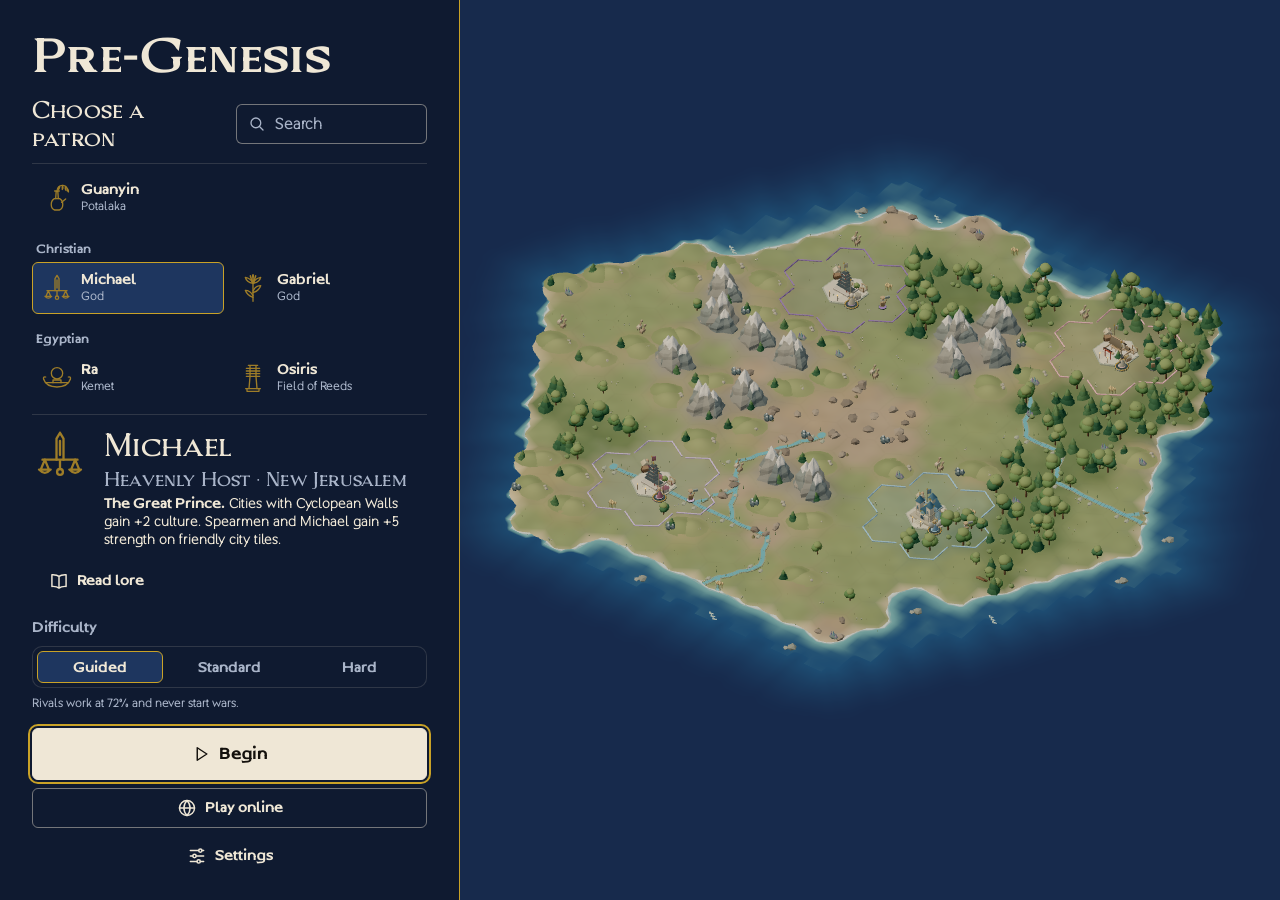
==== commit d1b25f2a: "Publish Pre-Genesis canon rework (custom type, new UI, working online rooms) Co-Authored-By: Claude " ====
--- a/index.html
+++ b/index.html
@@ -1,34 +1,120 @@
 <!doctype html>
-<html lang="en"><head><meta charset="utf-8"><meta name="viewport" content="width=device-width,initial-scale=1,viewport-fit=cover"><meta name="theme-color" content="#15242d"><title>Pre-Genesis — A World Before History</title><link rel="stylesheet" href="style.css"><link rel="stylesheet" href="ui.css"><link rel="stylesheet" href="mobile.css"><link rel="stylesheet" href="friends.css"><link rel="stylesheet" href="pregenesis.css"><link rel="preload" href="assets/fonts/PreGenesis-Display.woff2" as="font" type="font/woff2" crossorigin><link rel="manifest" href="manifest.webmanifest"><link rel="icon" href="assets/app-icon.svg" type="image/svg+xml"><meta name="apple-mobile-web-app-capable" content="yes"><meta name="apple-mobile-web-app-status-bar-style" content="black-translucent"></head>
-<body>
-<div id="game" inert>
- <div id="world" aria-label="Interactive strategy map of Pre-Genesis"></div>
- <header class="topbar">
-  <button class="brand" id="brand" title="Campaign menu"><span class="ring-mark"><img src="assets/emblems/genesis.svg" alt=""></span><span>PRE-GENESIS<small>THE FIRST AGE</small></span></button>
-  <div id="resources" class="resources"></div>
-  <div class="top-actions"><button class="icon-button" id="codex" title="Mythology and scripture" aria-label="Mythology and scripture">▤</button><button class="icon-button" id="sound" title="Toggle ambient music" aria-label="Toggle ambient music">♫</button><button class="icon-button" id="help" title="How to play" aria-label="How to play">?</button><button class="icon-button" id="menu" title="Save and settings" aria-label="Save and settings">☰</button></div>
- </header>
- <button id="realm-toggle" class="realm-toggle panel" aria-expanded="false" aria-label="Toggle realm panel">☰ Realm</button><aside class="realm-panel panel">
-  <div class="realm-banner"><div class="eyebrow">YOUR REALM</div><div id="realm-identity"></div></div>
-  <nav class="side-tabs" aria-label="Realm panels"><button data-tab="realm" class="active">Realm</button><button data-tab="knowledge">Knowledge</button><button data-tab="council">Council</button></nav>
-  <div id="sidebar-content"></div>
-  <button id="chronicle" class="chronicle-link">◷ &nbsp; The chronicle <span>↗</span></button>
- </aside>
- <div class="map-heading"><span class="heading-rule"></span><div><small>THE FIRST AGE</small><span>A U R E V A L E</span></div><span class="heading-rule"></span></div>
- <div id="friend-room-bar" class="friend-room-bar" hidden></div><div id="objective" class="objective panel"></div>
- <div class="map-tools panel"><button id="zoom-in" title="Zoom in" aria-label="Zoom in">+</button><button id="zoom-out" title="Zoom out" aria-label="Zoom out">−</button><button id="home" title="Focus capital" aria-label="Focus capital">⌂</button><button id="labels" title="Toggle map labels" aria-label="Toggle map labels">Aa</button></div>
- <div id="hover-info" class="hover-info"></div>
- <section id="selection" class="selection panel" aria-live="polite"></section>
- <div class="turn-corner"><div class="minimap panel"><canvas id="minimap" width="240" height="150" aria-label="Realm overview"></canvas><span>THE KNOWN WORLD</span></div><button id="end-turn" class="end-turn"><span><small id="turn-era">THE FIRST AGE · 1</small><strong>End turn</strong></span><span class="turn-arrow">➜</span></button><div class="turn-foot"><span id="turn-number">TURN 01</span><span id="save-status">AUTOSAVED</span></div></div>
- <div class="controls-hint">Select · Highlighted tile to move · Right-drag to pan · Scroll to zoom</div>
- <div id="toast" role="status"></div>
+<html lang="en">
+<head>
+<meta charset="utf-8">
+<meta name="viewport" content="width=device-width,initial-scale=1,viewport-fit=cover">
+<title>Pre-Genesis</title>
+<meta name="description" content="Turn-based strategy with gods and prophets from world myth. Play solo or with 2–4 players online.">
+<meta name="theme-color" content="#0F1A30">
+<meta name="color-scheme" content="dark">
+<meta name="pregenesis-api" content="https://api.pre-genesis.online">
+<meta name="pregenesis-version" content="0.9.9">
+<meta property="og:title" content="Pre-Genesis">
+<meta property="og:description" content="Turn-based strategy with gods and prophets from world myth.">
+<meta property="og:type" content="website">
+<meta property="og:url" content="https://pre-genesis.online/">
+<meta name="apple-mobile-web-app-capable" content="yes">
+<meta name="mobile-web-app-capable" content="yes">
+<meta name="apple-mobile-web-app-status-bar-style" content="black-translucent">
+<link rel="preload" href="assets/fonts/PreGenesis-Text-Regular.woff2" as="font" type="font/woff2" crossorigin>
+<link rel="preload" href="assets/fonts/PreGenesis-Display-Medium.woff2" as="font" type="font/woff2" crossorigin>
+<link rel="stylesheet" href="assets/fonts/fonts.css">
+<link rel="stylesheet" href="tokens.css">
+<link rel="stylesheet" href="hud.css">
+<link rel="manifest" href="manifest.webmanifest">
+<link rel="icon" href="assets/app-icon.svg" type="image/svg+xml">
+</head>
+<body data-screen="title">
+<div id="world" class="world" aria-label="Map of the Oikoumene"></div>
+
+<div id="game" class="hud" hidden inert>
+  <header class="hud-top">
+    <p class="brand">Pre-Genesis</p>
+    <p id="era" class="era" hidden></p>
+    <div id="resources" class="resources"></div>
+    <nav class="hud-actions" aria-label="Game">
+      <button type="button" class="icon-button" id="codex" aria-label="Codex" title="Codex"><svg class="icon" aria-hidden="true" focusable="false"><use href="assets/icons.svg#codex"></use></svg></button>
+      <button type="button" class="icon-button" id="sound" aria-label="Play music" title="Play music" aria-pressed="false"><svg class="icon" aria-hidden="true" focusable="false"><use href="assets/icons.svg#sound-off"></use></svg></button>
+      <button type="button" class="icon-button" id="help" aria-label="Help" title="Help"><svg class="icon" aria-hidden="true" focusable="false"><use href="assets/icons.svg#help"></use></svg></button>
+      <button type="button" class="icon-button" id="menu" aria-label="Menu" title="Menu"><svg class="icon" aria-hidden="true" focusable="false"><use href="assets/icons.svg#menu"></use></svg></button>
+    </nav>
+  </header>
+
+  <button type="button" id="realm-toggle" class="btn btn-secondary realm-toggle" aria-expanded="false" aria-controls="realm-panel"><svg class="icon" aria-hidden="true" focusable="false"><use href="assets/icons.svg#realm"></use></svg><span>Realm</span></button>
+  <aside id="realm-panel" class="realm-panel" aria-label="Realm">
+    <div id="realm-identity" class="identity"></div>
+    <div class="tabs" role="tablist" aria-label="Realm">
+      <button type="button" role="tab" data-tab="cities" class="tab">Cities</button>
+      <button type="button" role="tab" data-tab="research" class="tab">Research</button>
+      <button type="button" role="tab" data-tab="diplomacy" class="tab">Diplomacy</button>
+    </div>
+    <div id="sidebar-content" class="realm-content" role="tabpanel"></div>
+    <div class="realm-foot">
+      <button type="button" id="chronicle" class="btn btn-ghost"><svg class="icon" aria-hidden="true" focusable="false"><use href="assets/icons.svg#history"></use></svg><span>Read history</span></button>
+      <button type="button" id="goals" class="btn btn-ghost"><svg class="icon" aria-hidden="true" focusable="false"><use href="assets/icons.svg#goals"></use></svg><span>See goals</span></button>
+    </div>
+  </aside>
+
+  <div id="room-bar" class="room-bar" hidden></div>
+  <div id="coach" class="coach" role="status"></div>
+
+  <div class="map-tools" role="group" aria-label="Map">
+    <button type="button" class="icon-button" id="zoom-in" aria-label="Zoom in" title="Zoom in"><svg class="icon" aria-hidden="true" focusable="false"><use href="assets/icons.svg#zoom-in"></use></svg></button>
+    <button type="button" class="icon-button" id="zoom-out" aria-label="Zoom out" title="Zoom out"><svg class="icon" aria-hidden="true" focusable="false"><use href="assets/icons.svg#zoom-out"></use></svg></button>
+    <button type="button" class="icon-button" id="home" aria-label="Show capital" title="Show capital"><svg class="icon" aria-hidden="true" focusable="false"><use href="assets/icons.svg#capital"></use></svg></button>
+    <button type="button" class="icon-button" id="labels" aria-label="Show labels" title="Show labels"><svg class="icon" aria-hidden="true" focusable="false"><use href="assets/icons.svg#labels"></use></svg></button>
+  </div>
+
+  <div id="hover-info" class="hover-info" aria-hidden="true"></div>
+  <section id="selection" class="selection" aria-label="Selection"></section>
+  <p id="sr-status" class="visually-hidden" aria-live="polite"></p>
+
+  <div class="turn-corner">
+    <canvas id="minimap" class="minimap" width="240" height="150" role="img" aria-label="Overview map"></canvas>
+    <button type="button" id="end-turn" class="end-turn"><strong>End turn</strong><svg class="icon" aria-hidden="true" focusable="false"><use href="assets/icons.svg#arrow-right"></use></svg></button>
+    <p class="turn-foot"><span id="turn-number">Turn 1</span><span id="save-status">Saved</span></p>
+  </div>
+  <p id="controls-hint" class="controls-hint" hidden></p>
 </div>
-<dialog id="modal" aria-labelledby="dialog-title"><button class="modal-close" id="modal-close" aria-label="Close dialog">×</button><div id="modal-body"></div></dialog>
-<div id="welcome" class="welcome">
- <div class="welcome-art"></div><div class="welcome-shade"></div>
- <div class="welcome-content"><div class="eyebrow">A WORLD BEFORE HISTORY</div><div class="welcome-ring" aria-hidden="true"><img src="assets/emblems/genesis.svg" alt=""></div><h1 aria-label="Pre-Genesis"><span class="title-prefix" aria-hidden="true">PRE</span><span aria-hidden="true">GENESIS</span></h1><p class="welcome-sub">Choose a patron. Build your civilization.</p><div class="patron-label">CHOOSE YOUR PATRON</div><div id="faction-picker" class="faction-picker"></div><div id="faction-description"></div><button id="start-game" class="primary start-game">Begin campaign <span>➜</span></button><button class="friends-button" data-friends>Play with friends <span>2–4 players</span></button><button id="resume-game" class="text-button" hidden>Continue saved campaign</button><button class="text-button welcome-settings" data-welcome-settings="true">Accessibility & controls</button><p id="offline-status" class="offline-status" role="status">Preparing offline play…</p><p class="build-note">PRE-GENESIS · V0.9.9 ONLINE BETA</p></div>
-</div>
+
+<main id="welcome" class="title-screen">
+  <div class="title-panel">
+    <h1 class="wordmark">Pre-Genesis</h1>
+    <section class="patron-picker" aria-labelledby="patron-heading">
+      <div class="patron-head">
+        <h2 id="patron-heading">Choose a patron</h2>
+        <label class="search">
+          <svg class="icon" aria-hidden="true" focusable="false"><use href="assets/icons.svg#search"></use></svg>
+          <input id="patron-search" type="search" placeholder="Search" aria-label="Search patrons" autocomplete="off" spellcheck="false">
+        </label>
+        <p id="patron-count" class="patron-count" role="status"></p>
+      </div>
+      <div id="patron-list" class="patron-list"></div>
+      <div id="patron-detail" class="patron-detail" aria-live="polite"></div>
+      <button type="button" id="read-lore" class="btn btn-ghost"><svg class="icon" aria-hidden="true" focusable="false"><use href="assets/icons.svg#lore"></use></svg><span>Read lore</span></button>
+    </section>
+    <fieldset id="difficulty" class="difficulty" hidden>
+      <legend>Difficulty</legend>
+      <div id="difficulty-options" class="segmented"></div>
+      <p id="difficulty-note" class="note"></p>
+    </fieldset>
+    <div class="title-actions">
+      <button type="button" id="start-game" class="btn btn-primary"><svg class="icon" aria-hidden="true" focusable="false"><use href="assets/icons.svg#play"></use></svg><span>Begin</span></button>
+      <button type="button" id="resume-game" class="btn btn-secondary" hidden><svg class="icon" aria-hidden="true" focusable="false"><use href="assets/icons.svg#save"></use></svg><span>Continue</span></button>
+      <button type="button" id="friends-button" class="btn btn-secondary"><svg class="icon" aria-hidden="true" focusable="false"><use href="assets/icons.svg#online"></use></svg><span>Play online</span></button>
+      <button type="button" id="title-settings" class="btn btn-ghost"><svg class="icon" aria-hidden="true" focusable="false"><use href="assets/icons.svg#settings"></use></svg><span>Settings</span></button>
+    </div>
+    <p id="title-note" class="note" role="alert" hidden></p>
+  </div>
+</main>
+
+<div id="toast" class="toast" role="status" aria-live="polite" aria-atomic="true"></div>
+<dialog id="modal" class="sheet" aria-labelledby="dialog-title">
+  <button type="button" class="icon-button sheet-close" id="modal-close" aria-label="Close" title="Close"><svg class="icon" aria-hidden="true" focusable="false"><use href="assets/icons.svg#close"></use></svg></button>
+  <div id="modal-body" class="sheet-body"></div>
+</dialog>
 <input id="import-file" type="file" accept="application/json,.json" hidden>
-<script type="module" src="app.js"></script><script type="module" src="offline.js?release=0.9.9"></script>
-</body></html>
-
+<script type="module" src="app.js"></script>
+<script type="module" src="offline.js?release=0.9.9"></script>
+</body>
+</html>
--- a/assets/fonts/fonts.css
+++ b/assets/fonts/fonts.css
@@ -0,0 +1,36 @@
+/* PreGenesis type family, generated by assets/fonts/build-pregenesis-font.py.
+   PreGenesis Display 600 and 800: wordmark, dialog titles, realm, city and era names (20px and up).
+   PreGenesis Text 400 and 700: interface and body text (12-18px). Figures are tabular by default;
+   use font-variant-numeric: proportional-nums for proportional figures, slashed-zero for 0 with a slash. */
+@font-face {
+  font-family: "PreGenesis Display";
+  src: url("./PreGenesis-Display.woff2") format("woff2");
+  font-weight: 800;
+  font-style: normal;
+  font-display: swap;
+  unicode-range: U+0020-007E, U+00A0-017F, U+01E2-01E3, U+01E6-01E7, U+01EA-01EB, U+0232-0233, U+0237, U+02BB-02BC, U+02BE-02BF, U+02C6-02C7, U+02C9, U+02CD, U+02D8-02DD, U+0300-0304, U+0306-0308, U+030A-030C, U+0312, U+0323, U+0326-0328, U+032E, U+0331, U+1E06-1E07, U+1E0C-1E0F, U+1E24-1E25, U+1E2A-1E2B, U+1E32-1E37, U+1E42-1E43, U+1E46-1E47, U+1E5A-1E5B, U+1E62-1E63, U+1E6C-1E6F, U+1E92-1E95, U+1EA0-1EA1, U+1EB8-1EB9, U+1ECA-1ECD, U+1EE4-1EE5, U+2002-2003, U+2007-200D, U+2010-2015, U+2018-201A, U+201C-201E, U+2020-2022, U+2026, U+202F-2030, U+2032-2033, U+2039-203A, U+2044, U+2060, U+20AC, U+2122, U+2190-2193, U+2212, U+2248, U+2260, U+2264-2265, U+FEFF;
+}
+@font-face {
+  font-family: "PreGenesis Display";
+  src: url("./PreGenesis-Display-Medium.woff2") format("woff2");
+  font-weight: 600;
+  font-style: normal;
+  font-display: swap;
+  unicode-range: U+0020-007E, U+00A0-017F, U+01E2-01E3, U+01E6-01E7, U+01EA-01EB, U+0232-0233, U+0237, U+02BB-02BC, U+02BE-02BF, U+02C6-02C7, U+02C9, U+02CD, U+02D8-02DD, U+0300-0304, U+0306-0308, U+030A-030C, U+0312, U+0323, U+0326-0328, U+032E, U+0331, U+1E06-1E07, U+1E0C-1E0F, U+1E24-1E25, U+1E2A-1E2B, U+1E32-1E37, U+1E42-1E43, U+1E46-1E47, U+1E5A-1E5B, U+1E62-1E63, U+1E6C-1E6F, U+1E92-1E95, U+1EA0-1EA1, U+1EB8-1EB9, U+1ECA-1ECD, U+1EE4-1EE5, U+2002-2003, U+2007-200D, U+2010-2015, U+2018-201A, U+201C-201E, U+2020-2022, U+2026, U+202F-2030, U+2032-2033, U+2039-203A, U+2044, U+2060, U+20AC, U+2122, U+2190-2193, U+2212, U+2248, U+2260, U+2264-2265, U+FEFF;
+}
+@font-face {
+  font-family: "PreGenesis Text";
+  src: url("./PreGenesis-Text-Regular.woff2") format("woff2");
+  font-weight: 400;
+  font-style: normal;
+  font-display: swap;
+  unicode-range: U+0020-007E, U+00A0-017F, U+01E2-01E3, U+01E6-01E7, U+01EA-01EB, U+0232-0233, U+0237, U+02BB-02BC, U+02BE-02BF, U+02C6-02C7, U+02C9, U+02CD, U+02D8-02DD, U+0300-0304, U+0306-0308, U+030A-030C, U+0312, U+0323, U+0326-0328, U+032E, U+0331, U+1E06-1E07, U+1E0C-1E0F, U+1E24-1E25, U+1E2A-1E2B, U+1E32-1E37, U+1E42-1E43, U+1E46-1E47, U+1E5A-1E5B, U+1E62-1E63, U+1E6C-1E6F, U+1E92-1E95, U+1EA0-1EA1, U+1EB8-1EB9, U+1ECA-1ECD, U+1EE4-1EE5, U+2002-2003, U+2007-200D, U+2010-2015, U+2018-201A, U+201C-201E, U+2020-2022, U+2026, U+202F-2030, U+2032-2033, U+2039-203A, U+2044, U+2060, U+20AC, U+2122, U+2190-2193, U+2212, U+2248, U+2260, U+2264-2265, U+FEFF;
+}
+@font-face {
+  font-family: "PreGenesis Text";
+  src: url("./PreGenesis-Text-Bold.woff2") format("woff2");
+  font-weight: 700;
+  font-style: normal;
+  font-display: swap;
+  unicode-range: U+0020-007E, U+00A0-017F, U+01E2-01E3, U+01E6-01E7, U+01EA-01EB, U+0232-0233, U+0237, U+02BB-02BC, U+02BE-02BF, U+02C6-02C7, U+02C9, U+02CD, U+02D8-02DD, U+0300-0304, U+0306-0308, U+030A-030C, U+0312, U+0323, U+0326-0328, U+032E, U+0331, U+1E06-1E07, U+1E0C-1E0F, U+1E24-1E25, U+1E2A-1E2B, U+1E32-1E37, U+1E42-1E43, U+1E46-1E47, U+1E5A-1E5B, U+1E62-1E63, U+1E6C-1E6F, U+1E92-1E95, U+1EA0-1EA1, U+1EB8-1EB9, U+1ECA-1ECD, U+1EE4-1EE5, U+2002-2003, U+2007-200D, U+2010-2015, U+2018-201A, U+201C-201E, U+2020-2022, U+2026, U+202F-2030, U+2032-2033, U+2039-203A, U+2044, U+2060, U+20AC, U+2122, U+2190-2193, U+2212, U+2248, U+2260, U+2264-2265, U+FEFF;
+}
--- a/tokens.css
+++ b/tokens.css
@@ -0,0 +1,151 @@
+/* Pre-Genesis design tokens: a lapis-and-gold-leaf manuscript.
+   Load before hud.css. Component rules live in hud.css; docs/rework/DESIGN.md
+   lists every token with its intended use. */
+@import url("assets/fonts/fonts.css");
+
+:root {
+  color-scheme: dark;
+
+  /* Colour: the seven contract hues and the reading surface. */
+  --lapis-night: #0F1A30;
+  --lapis: #172A4C;
+  --lapis-raised: #1E365F;
+  --limewash: #EFE7D6;
+  --ink: #14110D;
+  --mist: #A9B4C8;
+  --gold-leaf: #C9A227;
+  --verdigris: #3E8E7E;
+  --ochre: #D59A3A;
+  --cinnabar: #C0462E;
+  --papyrus: #EDE3CC;
+  --papyrus-ink: #2A2519;
+
+  /* Status hues lightened for small text and icons on lapis (4.5:1 or better).
+     The contract hues above stay in use for fills, meters and hairlines. */
+  --verdigris-text: #6FBFAE;
+  --cinnabar-text: #EC8A74;
+
+  /* Hairlines and washes (the same hues at reduced strength; never gradients). */
+  --rule: rgb(239 231 214 / .14);
+  --rule-strong: rgb(239 231 214 / .45);
+  --wash: rgb(239 231 214 / .06);
+  --wash-strong: rgb(239 231 214 / .12);
+  --cinnabar-wash: rgb(192 70 46 / .16);
+  --cinnabar-rule: rgb(192 70 46 / .55);
+  --gold-wash: rgb(201 162 39 / .35);
+  --verdigris-wash: rgb(62 142 126 / .18);
+  --ochre-wash: rgb(213 154 58 / .16);
+  --scrim: rgb(15 26 48 / .64);
+  --papyrus-rule: rgb(42 37 25 / .2);
+  --papyrus-wash: rgb(42 37 25 / .06);
+  --papyrus-muted: #5C5340;
+
+  /* Type: the game's own PreGenesis families (assets/fonts/fonts.css). */
+  --font-display: "PreGenesis Display", "PreGenesis Text", serif;
+  --font-text: "PreGenesis Text", system-ui, sans-serif;
+  --weight-regular: 400;
+  --weight-bold: 700;
+  --weight-display: 600;
+  --weight-display-strong: 800;
+  --text-12: .75rem;
+  --text-14: .875rem;
+  --text-16: 1rem;
+  --text-20: 1.25rem;
+  --text-24: 1.5rem;
+  --text-32: 2rem;
+  --text-48: 3rem;
+  --leading-tight: 1.15;
+  --leading-snug: 1.3;
+  --leading-body: 1.5;
+  --tracking-display: .01em;
+
+  /* Space: a 4px base. */
+  --space-1: 4px;
+  --space-2: 8px;
+  --space-3: 12px;
+  --space-4: 16px;
+  --space-5: 24px;
+  --space-6: 32px;
+  --space-7: 48px;
+  --space-8: 64px;
+
+  /* Shape. */
+  --radius-control: 6px;
+  --radius-panel: 4px;
+  --hairline: 1px;
+  --shadow-float: 0 12px 32px rgb(5 10 22 / .5);
+
+  /* Focus: a 2px gold-leaf ring outside the control (lapis on papyrus). */
+  --focus-color: var(--gold-leaf);
+  --focus-width: 2px;
+  --focus-offset: 2px;
+
+  /* Sizes. */
+  --icon-size: 1.25em;
+  --target: 44px;
+  --target-compact: 36px;
+  --topbar-height: 48px;
+  --panel-width: 320px;
+  --sheet-width: 400px;
+  --dialog-width: 560px;
+  --dialog-width-wide: 760px;
+  --dialog-width-small: 420px;
+
+  /* Safe areas (notches and home indicators). */
+  --safe-top: env(safe-area-inset-top, 0px);
+  --safe-right: env(safe-area-inset-right, 0px);
+  --safe-bottom: env(safe-area-inset-bottom, 0px);
+  --safe-left: env(safe-area-inset-left, 0px);
+
+  /* Motion. Durations drop to zero for reduced motion. */
+  --ease-out: cubic-bezier(.2, .7, .2, 1);
+  --ease-in-out: cubic-bezier(.4, 0, .2, 1);
+  --duration-fast: 120ms;
+  --duration-base: 200ms;
+  --duration-slow: 320ms;
+
+  /* Stacking. */
+  --layer-map: 0;
+  --layer-hud: 10;
+  --layer-drawer: 20;
+  --layer-bar: 30;
+  --layer-toast: 40;
+  --layer-update: 50;
+}
+
+/* Fine pointers can use denser controls; touch keeps 44px targets. */
+@media (pointer: fine) {
+  :root {
+    --target: 40px;
+  }
+}
+
+@media (prefers-reduced-motion: reduce) {
+  :root:not([data-reduced-motion="false"]) {
+    --duration-fast: 0ms;
+    --duration-base: 0ms;
+    --duration-slow: 0ms;
+  }
+}
+
+/* The in-game Motion setting (settings.js) wins over the device setting. */
+:root[data-reduced-motion="true"] {
+  --duration-fast: 0ms;
+  --duration-base: 0ms;
+  --duration-slow: 0ms;
+}
+
+/* Text size setting: every rem-based size scales together. */
+:root[data-text-size="large"] {
+  font-size: 112.5%;
+}
+
+/* Contrast setting: brighter secondary text and firmer hairlines. */
+:root[data-contrast="high"] {
+  --mist: #D3DAE6;
+  --rule: rgb(239 231 214 / .32);
+  --rule-strong: rgb(239 231 214 / .8);
+  --wash: rgb(239 231 214 / .1);
+  --scrim: rgb(15 26 48 / .82);
+  --papyrus-rule: rgb(42 37 25 / .45);
+}
--- a/hud.css
+++ b/hud.css
@@ -0,0 +1,3496 @@
+/* Pre-Genesis interface: every screen, panel and dialog of the browser game.
+   Colours, type, spacing and motion come from tokens.css. Class names and
+   markup for each component are documented in docs/rework/DESIGN.md.
+   Rules: no gradients, glows, text shadows or backdrop filters; the single
+   shadow token is used only by floating sheets, dialogs and toasts. */
+
+/* ------------------------------------------------------------------ Base */
+
+*,
+*::before,
+*::after {
+  box-sizing: border-box;
+}
+
+html {
+  height: 100%;
+  -webkit-text-size-adjust: 100%;
+  text-size-adjust: 100%;
+}
+
+body {
+  height: 100%;
+  margin: 0;
+  overflow: hidden;
+  overscroll-behavior: none;
+  background: var(--lapis-night);
+  color: var(--limewash);
+  font: var(--weight-regular) var(--text-16) / var(--leading-body) var(--font-text);
+  font-synthesis: none;
+  -webkit-font-smoothing: antialiased;
+  -webkit-tap-highlight-color: transparent;
+}
+
+h1,
+h2,
+h3,
+h4,
+p,
+dl,
+dd,
+ol,
+ul,
+figure {
+  margin: 0;
+}
+
+ol,
+ul {
+  padding: 0;
+  list-style: none;
+}
+
+button,
+input,
+select,
+textarea {
+  margin: 0;
+  color: inherit;
+  font: inherit;
+}
+
+button,
+summary,
+select,
+label:has(> input[type="radio"]),
+label:has(> input[type="checkbox"]) {
+  cursor: pointer;
+  touch-action: manipulation;
+}
+
+button:disabled {
+  cursor: not-allowed;
+}
+
+a {
+  color: inherit;
+  text-decoration-line: underline;
+  text-decoration-thickness: 1px;
+  text-underline-offset: 3px;
+}
+
+a:hover {
+  text-decoration-thickness: 2px;
+}
+
+strong,
+b {
+  font-weight: var(--weight-bold);
+}
+
+small {
+  font-size: var(--text-12);
+}
+
+:focus-visible {
+  outline: var(--focus-width) solid var(--focus-color);
+  outline-offset: var(--focus-offset);
+}
+
+:focus:not(:focus-visible) {
+  outline: none;
+}
+
+::selection {
+  background: var(--gold-wash);
+}
+
+[hidden] {
+  display: none !important;
+}
+
+.visually-hidden {
+  position: absolute;
+  width: 1px;
+  height: 1px;
+  margin: -1px;
+  padding: 0;
+  overflow: hidden;
+  clip-path: inset(50%);
+  white-space: nowrap;
+  border: 0;
+}
+
+/* Sprite icons: <svg class="icon"><use href="assets/icons.svg#id"></use></svg> */
+.icon {
+  display: inline-block;
+  flex: none;
+  width: var(--icon-size);
+  height: var(--icon-size);
+  vertical-align: -.25em;
+  overflow: visible;
+}
+
+.crest {
+  display: block;
+  flex: none;
+  width: 32px;
+  height: 32px;
+  object-fit: contain;
+}
+
+.crest-large {
+  width: 56px;
+  height: 56px;
+}
+
+.crest-hero {
+  width: 96px;
+  height: 96px;
+}
+
+.realm-content,
+.selection,
+.sheet-body,
+.patron-list,
+.title-panel {
+  overscroll-behavior: contain;
+  scrollbar-width: thin;
+  scrollbar-color: var(--rule-strong) transparent;
+}
+
+/* ------------------------------------------------------------ Text roles */
+
+.note,
+.empty,
+.help-line,
+.group-note {
+  color: var(--mist);
+  font-size: var(--text-14);
+  line-height: var(--leading-snug);
+}
+
+.note {
+  font-size: var(--text-12);
+}
+
+.empty {
+  padding: var(--space-3) 0;
+}
+
+.help-line {
+  margin-top: var(--space-3);
+}
+
+.kicker {
+  color: var(--mist);
+  font-size: var(--text-12);
+  font-weight: var(--weight-bold);
+  line-height: var(--leading-snug);
+}
+
+.lead {
+  font-size: var(--text-16);
+  line-height: 1.6;
+}
+
+.warn {
+  color: var(--ochre);
+}
+
+.negative {
+  color: var(--cinnabar-text);
+}
+
+/* --------------------------------------------------------------- Buttons */
+
+.btn {
+  display: inline-flex;
+  align-items: center;
+  justify-content: center;
+  gap: var(--space-2);
+  min-height: var(--target);
+  padding: 0 var(--space-4);
+  border: var(--hairline) solid transparent;
+  border-radius: var(--radius-control);
+  background: transparent;
+  color: var(--limewash);
+  font: var(--weight-bold) var(--text-14) / 1.2 var(--font-text);
+  text-align: center;
+  text-decoration: none;
+  white-space: nowrap;
+  transition:
+    background-color var(--duration-fast) var(--ease-out),
+    border-color var(--duration-fast) var(--ease-out),
+    color var(--duration-fast) var(--ease-out);
+}
+
+.btn .icon {
+  width: 1.25rem;
+  height: 1.25rem;
+}
+
+.btn-primary {
+  border-color: var(--limewash);
+  background: var(--limewash);
+  color: var(--ink);
+}
+
+.btn-primary:hover:not(:disabled) {
+  border-color: color-mix(in srgb, var(--limewash) 84%, var(--lapis-night));
+  background: color-mix(in srgb, var(--limewash) 84%, var(--lapis-night));
+}
+
+.btn-primary:active:not(:disabled) {
+  background: color-mix(in srgb, var(--limewash) 72%, var(--lapis-night));
+}
+
+.btn-secondary {
+  border-color: var(--rule-strong);
+}
+
+.btn-secondary:hover:not(:disabled),
+.btn-ghost:hover:not(:disabled) {
+  border-color: var(--limewash);
+  background: var(--wash-strong);
+}
+
+.btn-ghost:hover:not(:disabled) {
+  border-color: transparent;
+}
+
+.btn-danger {
+  border-color: var(--cinnabar-rule);
+  color: var(--cinnabar-text);
+}
+
+.btn-danger:hover:not(:disabled) {
+  border-color: var(--cinnabar);
+  background: var(--cinnabar-wash);
+}
+
+.btn:active:not(:disabled) {
+  transform: translateY(1px);
+}
+
+.btn:disabled,
+.icon-button:disabled,
+.chip:disabled,
+.list-row:disabled,
+.card-button:disabled {
+  opacity: .5;
+}
+
+/* Toggle buttons: gold leaf marks the chosen state. */
+.btn-secondary[aria-pressed="true"],
+.btn-ghost[aria-pressed="true"] {
+  border-color: var(--gold-leaf);
+  background: var(--wash-strong);
+}
+
+.icon-button {
+  display: inline-grid;
+  place-items: center;
+  flex: none;
+  width: var(--target);
+  height: var(--target);
+  padding: 0;
+  border: var(--hairline) solid transparent;
+  border-radius: var(--radius-control);
+  background: transparent;
+  color: var(--limewash);
+  transition: background-color var(--duration-fast) var(--ease-out);
+}
+
+.icon-button .icon {
+  width: 1.5rem;
+  height: 1.5rem;
+}
+
+.icon-button:hover:not(:disabled) {
+  background: var(--wash-strong);
+}
+
+.icon-button[aria-pressed="true"] {
+  color: var(--gold-leaf);
+}
+
+.chip {
+  display: inline-flex;
+  align-items: center;
+  gap: var(--space-2);
+  max-width: 100%;
+  min-height: var(--target);
+  padding: 0 var(--space-3);
+  border: var(--hairline) solid var(--rule-strong);
+  border-radius: var(--radius-control);
+  background: transparent;
+  font-size: var(--text-14);
+  font-weight: var(--weight-bold);
+}
+
+.chip span {
+  overflow: hidden;
+  text-overflow: ellipsis;
+  white-space: nowrap;
+}
+
+.chip:hover:not(:disabled) {
+  background: var(--wash-strong);
+}
+
+.chip[aria-pressed="true"] {
+  border-color: var(--gold-leaf);
+  background: var(--lapis-raised);
+}
+
+.badge {
+  display: inline-flex;
+  align-items: center;
+  gap: var(--space-1);
+  min-height: 24px;
+  padding: 0 var(--space-2);
+  border: var(--hairline) solid var(--rule-strong);
+  border-radius: var(--radius-control);
+  font-size: var(--text-12);
+  font-weight: var(--weight-bold);
+  font-variant-numeric: tabular-nums;
+  white-space: nowrap;
+}
+
+.badge .icon {
+  width: 14px;
+  height: 14px;
+}
+
+.status {
+  display: inline-flex;
+  align-items: center;
+  gap: var(--space-1);
+  min-height: 24px;
+  padding: 0 var(--space-2);
+  border-radius: var(--radius-control);
+  font-size: var(--text-12);
+  font-weight: var(--weight-bold);
+  white-space: nowrap;
+}
+
+.status .icon {
+  width: 14px;
+  height: 14px;
+}
+
+.status-good {
+  background: var(--verdigris-wash);
+  color: var(--verdigris-text);
+}
+
+.status-danger {
+  background: var(--cinnabar-wash);
+  color: var(--cinnabar-text);
+}
+
+/* ---------------------------------------------------------------- Fields */
+
+.field {
+  display: grid;
+  gap: var(--space-2);
+}
+
+.field-label {
+  display: grid;
+  gap: 2px;
+  font-size: var(--text-14);
+  line-height: var(--leading-snug);
+}
+
+.field-label small {
+  color: var(--mist);
+}
+
+.field input:not([type="checkbox"], [type="radio"], [type="range"]),
+.field select,
+.invite,
+.search input {
+  width: 100%;
+  min-height: var(--target);
+  padding: 0 var(--space-3);
+  border: var(--hairline) solid var(--rule-strong);
+  border-radius: var(--radius-control);
+  background: var(--lapis-night);
+  color: var(--limewash);
+  font-size: var(--text-16);
+}
+
+.field input::placeholder,
+.search input::placeholder {
+  color: var(--mist);
+  opacity: 1;
+}
+
+.field select {
+  padding-right: var(--space-7);
+  appearance: none;
+  background-image: url("data:image/svg+xml,%3Csvg xmlns='http://www.w3.org/2000/svg' viewBox='0 0 24 24' fill='none' stroke='%23A9B4C8' stroke-width='2' stroke-linecap='round' stroke-linejoin='round'%3E%3Cpath d='M6 9l6 6 6-6'/%3E%3C/svg%3E");
+  background-position: right var(--space-3) center;
+  background-repeat: no-repeat;
+  background-size: 18px;
+}
+
+.field select option,
+.field select optgroup {
+  background: var(--lapis-night);
+  color: var(--limewash);
+}
+
+.field input:hover,
+.field select:hover,
+.search input:hover {
+  border-color: var(--limewash);
+}
+
+.field-switch {
+  grid-template-columns: minmax(0, 1fr) auto;
+  align-items: center;
+  column-gap: var(--space-4);
+}
+
+input[type="checkbox"][role="switch"] {
+  position: relative;
+  width: 48px;
+  height: 28px;
+  margin: 0;
+  border: var(--hairline) solid var(--rule-strong);
+  border-radius: var(--radius-control);
+  background: var(--lapis-night);
+  appearance: none;
+  cursor: pointer;
+  transition: background-color var(--duration-fast) var(--ease-out), border-color var(--duration-fast) var(--ease-out);
+}
+
+input[type="checkbox"][role="switch"]::before {
+  content: "";
+  position: absolute;
+  top: 3px;
+  left: 3px;
+  width: 20px;
+  height: 20px;
+  border-radius: var(--radius-panel);
+  background: var(--mist);
+  transition: transform var(--duration-base) var(--ease-out), background-color var(--duration-fast) var(--ease-out);
+}
+
+input[type="checkbox"][role="switch"]:checked {
+  border-color: var(--verdigris);
+  background: var(--verdigris);
+}
+
+input[type="checkbox"][role="switch"]:checked::before {
+  background: var(--limewash);
+  transform: translateX(20px);
+}
+
+input[type="range"] {
+  width: 100%;
+  height: var(--target);
+  margin: 0;
+  background: transparent;
+  appearance: none;
+  cursor: pointer;
+}
+
+input[type="range"]::-webkit-slider-runnable-track {
+  height: 4px;
+  border-radius: var(--radius-control);
+  background: var(--rule-strong);
+}
+
+input[type="range"]::-moz-range-track {
+  height: 4px;
+  border-radius: var(--radius-control);
+  background: var(--rule-strong);
+}
+
+input[type="range"]::-webkit-slider-thumb {
+  width: 20px;
+  height: 20px;
+  margin-top: -8px;
+  border: 0;
+  border-radius: 50%;
+  background: var(--limewash);
+  appearance: none;
+}
+
+input[type="range"]::-moz-range-thumb {
+  width: 20px;
+  height: 20px;
+  border: 0;
+  border-radius: 50%;
+  background: var(--limewash);
+}
+
+.search {
+  position: relative;
+  display: block;
+}
+
+.search .icon {
+  position: absolute;
+  top: 50%;
+  left: var(--space-3);
+  width: 18px;
+  height: 18px;
+  color: var(--mist);
+  transform: translateY(-50%);
+  pointer-events: none;
+}
+
+.search input {
+  padding-left: 38px;
+}
+
+.search input::-webkit-search-cancel-button {
+  cursor: pointer;
+}
+
+/* Segmented choice: radio labels (.segment) or toggle buttons (.btn). */
+.segmented {
+  display: flex;
+  flex-wrap: wrap;
+  gap: var(--space-1);
+  padding: var(--space-1);
+  border: var(--hairline) solid var(--rule);
+  border-radius: calc(var(--radius-control) + var(--space-1));
+  background: var(--lapis-night);
+}
+
+.segment {
+  position: relative;
+  display: flex;
+  flex: 1 1 0;
+}
+
+.segment input {
+  position: absolute;
+  inset: 0;
+  opacity: 0;
+  cursor: pointer;
+}
+
+.segment span,
+.segmented .btn {
+  flex: 1 1 auto;
+  display: flex;
+  align-items: center;
+  justify-content: center;
+  min-height: calc(var(--target) - 8px);
+  padding: 0 var(--space-2);
+  border: var(--hairline) solid transparent;
+  border-radius: var(--radius-control);
+  background: transparent;
+  color: var(--mist);
+  font-size: var(--text-14);
+  font-weight: var(--weight-bold);
+  white-space: nowrap;
+}
+
+.segment:hover span,
+.segmented .btn:hover:not(:disabled) {
+  background: var(--wash-strong);
+  color: var(--limewash);
+}
+
+.segment input:checked + span,
+.segmented .btn[aria-pressed="true"] {
+  border-color: var(--gold-leaf);
+  background: var(--lapis-raised);
+  color: var(--limewash);
+}
+
+.segment input:focus-visible + span {
+  outline: var(--focus-width) solid var(--focus-color);
+  outline-offset: 1px;
+}
+
+/* Tabs */
+.tabs {
+  display: flex;
+  border-bottom: var(--hairline) solid var(--rule);
+}
+
+.tab {
+  flex: 1 1 0;
+  min-height: var(--target);
+  padding: 0 var(--space-2);
+  border: 0;
+  border-bottom: 2px solid transparent;
+  background: transparent;
+  color: var(--mist);
+  font-size: var(--text-14);
+  font-weight: var(--weight-bold);
+}
+
+.tab:hover {
+  color: var(--limewash);
+}
+
+.tab.active,
+.tab[aria-selected="true"] {
+  border-bottom-color: var(--gold-leaf);
+  color: var(--limewash);
+}
+
+.tab:focus-visible {
+  outline-offset: -2px;
+}
+
+/* Disclosure: the chevron is drawn with borders, never a glyph. */
+.disclosure {
+  border-bottom: var(--hairline) solid var(--rule);
+}
+
+.disclosure > summary {
+  display: flex;
+  align-items: center;
+  justify-content: space-between;
+  gap: var(--space-3);
+  min-height: var(--target);
+  font-size: var(--text-14);
+  font-weight: var(--weight-bold);
+  list-style: none;
+}
+
+.disclosure > summary::-webkit-details-marker {
+  display: none;
+}
+
+.disclosure > summary::after {
+  content: "";
+  flex: none;
+  width: 8px;
+  height: 8px;
+  margin-right: var(--space-2);
+  border-right: 1.75px solid currentColor;
+  border-bottom: 1.75px solid currentColor;
+  transform: translateY(-2px) rotate(45deg);
+  transition: transform var(--duration-fast) var(--ease-out);
+}
+
+.disclosure[open] > summary::after {
+  transform: translateY(2px) rotate(-135deg);
+}
+
+.disclosure > :not(summary) {
+  margin-bottom: var(--space-3);
+}
+
+.disclosure p + p {
+  margin-top: var(--space-2);
+}
+
+/* Meter: progress and health bars. */
+.meter {
+  height: 6px;
+  margin: var(--space-2) 0;
+  overflow: hidden;
+  border-radius: var(--radius-control);
+  background: var(--lapis-night);
+}
+
+.meter > span {
+  display: block;
+  height: 100%;
+  border-radius: inherit;
+  background: var(--limewash);
+  transition: width var(--duration-slow) var(--ease-out);
+}
+
+.meter-good > span {
+  background: var(--verdigris);
+}
+
+.meter-warning > span {
+  background: var(--ochre);
+}
+
+.meter-danger > span {
+  background: var(--cinnabar);
+}
+
+/* Stat: icon plus a tabular number. */
+.stats {
+  display: flex;
+  flex-wrap: wrap;
+  gap: var(--space-1) var(--space-4);
+  margin-top: var(--space-3);
+}
+
+.stat {
+  display: inline-flex;
+  align-items: center;
+  gap: 6px;
+  font-size: var(--text-14);
+  font-weight: var(--weight-bold);
+  font-variant-numeric: tabular-nums;
+  white-space: nowrap;
+}
+
+.stat .icon {
+  width: 18px;
+  height: 18px;
+  color: var(--mist);
+}
+
+/* Card: a raised block inside a panel; .card-button makes it a control. */
+.card {
+  display: grid;
+  gap: var(--space-1);
+  padding: var(--space-3);
+  border: var(--hairline) solid var(--rule);
+  border-radius: var(--radius-panel);
+  background: var(--lapis-raised);
+}
+
+.card h3 {
+  font: var(--weight-display) var(--text-20) / var(--leading-tight) var(--font-display);
+  letter-spacing: var(--tracking-display);
+}
+
+.card p {
+  font-size: var(--text-14);
+}
+
+.card-button {
+  width: 100%;
+  color: var(--limewash);
+  text-align: left;
+  transition: border-color var(--duration-fast) var(--ease-out);
+}
+
+.card-button:hover:not(:disabled) {
+  border-color: var(--rule-strong);
+}
+
+.card-label {
+  display: flex;
+  align-items: center;
+  gap: 6px;
+  color: var(--mist);
+  font-size: var(--text-12);
+  font-weight: var(--weight-bold);
+}
+
+.card-label .icon {
+  width: 16px;
+  height: 16px;
+}
+
+.card-label .icon:last-child {
+  margin-left: auto;
+}
+
+.card-title {
+  font-size: var(--text-16);
+  font-weight: var(--weight-bold);
+  line-height: var(--leading-snug);
+}
+
+.card-meta {
+  color: var(--mist);
+  font-size: var(--text-12);
+  font-variant-numeric: tabular-nums;
+}
+
+.card .meter {
+  margin: var(--space-1) 0;
+}
+
+/* List row: icon, two lines of text, and a value. */
+.list {
+  display: grid;
+  gap: 2px;
+}
+
+.list-row {
+  display: grid;
+  grid-template-columns: auto minmax(0, 1fr) auto;
+  align-items: center;
+  gap: var(--space-3);
+  width: 100%;
+  min-height: 56px;
+  padding: var(--space-2) var(--space-3);
+  border: var(--hairline) solid transparent;
+  border-radius: var(--radius-control);
+  background: transparent;
+  color: var(--limewash);
+  text-align: left;
+}
+
+.list-row:hover:not(:disabled) {
+  background: var(--wash-strong);
+}
+
+.list-row > .icon {
+  width: 22px;
+  height: 22px;
+  color: var(--mist);
+}
+
+.list-text {
+  display: grid;
+  min-width: 0;
+}
+
+.list-text strong {
+  overflow: hidden;
+  font-size: var(--text-16);
+  line-height: var(--leading-snug);
+  text-overflow: ellipsis;
+  white-space: nowrap;
+}
+
+.list-text small {
+  overflow: hidden;
+  color: var(--mist);
+  font-size: var(--text-12);
+  text-overflow: ellipsis;
+  white-space: nowrap;
+}
+
+.list-text small.warn {
+  color: var(--ochre);
+}
+
+/* City names use the display face. */
+.list-row[data-city] .list-text strong,
+.list-row[data-pad-city] .list-text strong {
+  font: var(--weight-display) var(--text-20) / var(--leading-tight) var(--font-display);
+  letter-spacing: var(--tracking-display);
+}
+
+.list-value {
+  display: inline-flex;
+  align-items: center;
+  gap: var(--space-1);
+  font-size: var(--text-14);
+  font-weight: var(--weight-bold);
+  font-variant-numeric: tabular-nums;
+  white-space: nowrap;
+}
+
+.list-value .icon {
+  width: 16px;
+  height: 16px;
+  color: var(--mist);
+}
+
+.list-row.is-danger {
+  border-color: var(--cinnabar-rule);
+}
+
+.list-row.is-danger > .icon,
+.list-row.is-danger .list-value {
+  color: var(--cinnabar-text);
+}
+
+.plain-list {
+  display: grid;
+}
+
+.plain-list li {
+  display: flex;
+  flex-wrap: wrap;
+  align-items: baseline;
+  justify-content: space-between;
+  gap: var(--space-1) var(--space-3);
+  padding: var(--space-2) 0;
+  border-bottom: var(--hairline) solid var(--rule);
+  font-size: var(--text-14);
+}
+
+.plain-list li > span {
+  color: var(--mist);
+  font-variant-numeric: tabular-nums;
+}
+
+.row-actions {
+  display: flex;
+  flex-wrap: wrap;
+  gap: var(--space-2);
+  margin-top: var(--space-3);
+}
+
+.row-actions .btn {
+  flex: 1 1 auto;
+}
+
+/* ----------------------------------------------------------------- World */
+
+.world {
+  position: fixed;
+  inset: 0;
+  z-index: var(--layer-map);
+  background: var(--lapis-night);
+  touch-action: none;
+}
+
+.world canvas {
+  display: block;
+  outline: none;
+}
+
+.world-error,
+.world .world-graphics-status,
+.world .world-webgl-error {
+  position: absolute;
+  top: 50%;
+  left: 50%;
+  width: min(420px, calc(100% - 32px));
+  padding: var(--space-5);
+  border: var(--hairline) solid var(--rule);
+  border-radius: var(--radius-panel);
+  background: var(--lapis);
+  color: var(--limewash);
+  font: var(--weight-regular) var(--text-14) / var(--leading-body) var(--font-text);
+  text-align: center;
+  transform: translate(-50%, -50%);
+}
+
+.world-error h2 {
+  margin-bottom: var(--space-2);
+  font: var(--weight-display) var(--text-24) / var(--leading-tight) var(--font-display);
+}
+
+/* Map labels drawn by world.js. These rules outrank the renderer's own
+   fallback styles through the .world prefix. */
+.world .world-label-layer {
+  position: absolute;
+  inset: 0;
+  overflow: hidden;
+  pointer-events: none;
+}
+
+.world .world-city-label {
+  position: absolute;
+  display: flex;
+  flex-direction: column;
+  align-items: center;
+  white-space: nowrap;
+  pointer-events: auto;
+  cursor: pointer;
+  filter: none;
+  transition: opacity var(--duration-base) var(--ease-out);
+}
+
+.world .world-city-name {
+  display: flex;
+  align-items: center;
+  gap: 6px;
+  padding: 3px 10px 3px 4px;
+  border: var(--hairline) solid var(--faction, var(--limewash));
+  border-radius: var(--radius-panel);
+  background: var(--lapis-night);
+  color: var(--limewash);
+  box-shadow: none;
+  font: var(--weight-bold) var(--text-14) / 1.2 var(--font-text);
+  letter-spacing: 0;
+}
+
+.world .world-city-pop {
+  display: inline-grid;
+  place-items: center;
+  min-width: 20px;
+  height: 20px;
+  padding: 0 4px;
+  border-radius: var(--radius-panel);
+  background: var(--faction, var(--limewash));
+  color: var(--ink);
+  font: var(--weight-bold) var(--text-12) / 1 var(--font-text);
+  font-variant-numeric: tabular-nums;
+}
+
+.world .world-city-stem {
+  width: 1px;
+  height: 10px;
+  background: var(--faction, var(--limewash));
+}
+
+.world .world-label-hp {
+  width: 78%;
+  height: 3px;
+  margin-top: 2px;
+  overflow: hidden;
+  border-radius: var(--radius-control);
+  background: var(--lapis-night);
+}
+
+.world .world-label-hp span {
+  display: block;
+  height: 100%;
+  background: var(--faction, var(--verdigris));
+}
+
+.world .world-unit-label {
+  position: absolute;
+  display: grid;
+  place-items: center;
+  width: 28px;
+  height: 28px;
+  padding: 0;
+  border: 1.5px solid var(--faction, var(--limewash));
+  border-radius: 50%;
+  background: var(--lapis-night);
+  color: var(--limewash);
+  box-shadow: none;
+  font: var(--weight-bold) var(--text-12) / 1 var(--font-text);
+  pointer-events: auto;
+  cursor: pointer;
+}
+
+.world .world-unit-label .icon {
+  width: 16px;
+  height: 16px;
+}
+
+.world .world-unit-label::after {
+  content: none;
+}
+
+.world .world-unit-hp {
+  position: absolute;
+  bottom: -6px;
+  left: 50%;
+  width: 18px;
+  height: 3px;
+  overflow: hidden;
+  border-radius: var(--radius-control);
+  background: var(--lapis-raised);
+  transform: translateX(-50%);
+}
+
+.world .world-unit-hp span {
+  display: block;
+  height: 100%;
+  background: var(--faction, var(--verdigris));
+}
+
+.world .world-unit-label[data-exhausted="true"] {
+  opacity: .6;
+}
+
+.world .world-unit-label[data-army="true"] {
+  border-width: 2px;
+  border-radius: var(--radius-control);
+  box-shadow: none;
+}
+
+.world .world-army-badge {
+  position: absolute;
+  top: -8px;
+  right: -10px;
+  min-width: 20px;
+  padding: 0 4px;
+  border: 0;
+  border-radius: var(--radius-panel);
+  background: var(--limewash);
+  color: var(--ink);
+  font: var(--weight-bold) var(--text-12) / 16px var(--font-text);
+  letter-spacing: 0;
+  pointer-events: none;
+}
+
+.world .world-city-label:hover .world-city-name,
+.world .world-unit-label:hover {
+  background: var(--lapis-raised);
+  color: var(--limewash);
+}
+
+@media (pointer: coarse) {
+  /* A 44px touch area around the 28px disc. */
+  .world .world-unit-label::before {
+    content: "";
+    position: absolute;
+    inset: -9px;
+  }
+}
+
+/* ---------------------------------------------------------- HUD layout */
+/* .hud is a grid over the map. Components below keep their own look; only
+   the ".hud > …" rules place them, so they also work outside the HUD. */
+
+.hud {
+  position: fixed;
+  inset: 0;
+  z-index: var(--layer-hud);
+  display: grid;
+  grid-template-columns: var(--panel-width) minmax(0, 1fr) auto;
+  grid-template-rows: auto auto auto minmax(0, 1fr) auto;
+  grid-template-areas:
+    "top   top   top"
+    "left  room  right"
+    "left  coach right"
+    "left  map   right"
+    "left  sheet corner";
+  column-gap: var(--space-3);
+  padding: 0 calc(var(--space-3) + var(--safe-right)) calc(var(--space-3) + var(--safe-bottom)) calc(var(--space-3) + var(--safe-left));
+  pointer-events: none;
+}
+
+.hud > * {
+  pointer-events: auto;
+}
+
+.hud > .hover-info,
+.hud > .visually-hidden {
+  pointer-events: none;
+}
+
+.hud > .hud-top {
+  grid-area: top;
+  margin: 0 calc(-1 * (var(--space-3) + var(--safe-right))) 0 calc(-1 * (var(--space-3) + var(--safe-left)));
+  z-index: var(--layer-bar);
+}
+
+.hud > .realm-toggle {
+  display: none;
+}
+
+.hud > .realm-panel {
+  position: absolute;
+  inset: var(--space-3) 0 0;
+  grid-area: left;
+  z-index: var(--layer-drawer);
+}
+
+.hud > .room-bar {
+  grid-area: room;
+  justify-self: center;
+  max-width: 100%;
+  margin-top: var(--space-3);
+}
+
+.hud > .coach {
+  grid-area: coach;
+  justify-self: center;
+  max-width: min(640px, 100%);
+  margin-top: var(--space-3);
+}
+
+.hud > .map-tools {
+  grid-area: right;
+  justify-self: end;
+  align-self: start;
+  margin-top: var(--space-3);
+}
+
+/* Tile info sits at the lower right of the map, clear of the hint on the left. */
+.hud > .hover-info {
+  grid-area: map;
+  justify-self: end;
+  align-self: end;
+  max-width: 100%;
+  margin-bottom: var(--space-2);
+}
+
+/* First turns only: the lower left of the map area. */
+.hud > .controls-hint {
+  grid-area: map;
+  justify-self: start;
+  align-self: end;
+  margin-bottom: var(--space-2);
+}
+
+.hud > .selection {
+  grid-area: sheet;
+  justify-self: start;
+  align-self: end;
+  width: min(var(--sheet-width), 100%);
+  max-height: min(440px, calc(100dvh - var(--topbar-height) - var(--safe-top) - 160px));
+  margin-top: var(--space-3);
+}
+
+.hud > .turn-corner {
+  grid-area: corner;
+  align-self: end;
+}
+
+body[data-screen="game"] .world {
+  top: calc(var(--topbar-height) + var(--safe-top));
+}
+
+/* Top bar */
+.hud-top {
+  display: flex;
+  align-items: center;
+  gap: var(--space-5);
+  height: calc(var(--topbar-height) + var(--safe-top));
+  padding: var(--safe-top) calc(var(--space-2) + var(--safe-right)) 0 calc(var(--space-4) + var(--safe-left));
+  border-bottom: var(--hairline) solid var(--rule);
+  background: var(--lapis-night);
+}
+
+.brand {
+  flex: none;
+  font: var(--weight-display) var(--text-20) / 1 var(--font-display);
+  letter-spacing: var(--tracking-display);
+  white-space: nowrap;
+}
+
+.era {
+  flex: none;
+  padding-left: var(--space-4);
+  border-left: var(--hairline) solid var(--gold-leaf);
+  color: var(--mist);
+  font: var(--weight-display) var(--text-20) / 1 var(--font-display);
+  letter-spacing: var(--tracking-display);
+  white-space: nowrap;
+}
+
+.resources {
+  display: flex;
+  align-items: center;
+  gap: var(--space-2);
+  min-width: 0;
+  margin-inline: auto;
+}
+
+.resource {
+  display: inline-flex;
+  align-items: center;
+  gap: 6px;
+  height: 32px;
+  padding: 0 var(--space-3);
+  border-radius: var(--radius-control);
+  background: var(--wash);
+  font-variant-numeric: tabular-nums;
+  white-space: nowrap;
+}
+
+.resource .icon {
+  width: 18px;
+  height: 18px;
+  color: var(--mist);
+}
+
+.resource strong {
+  font-size: var(--text-16);
+  line-height: 1;
+}
+
+.resource small {
+  color: var(--verdigris-text);
+  font-weight: var(--weight-bold);
+  line-height: 1;
+}
+
+.resource small.negative {
+  color: var(--cinnabar-text);
+}
+
+.resource-label {
+  color: var(--mist);
+  font-size: var(--text-12);
+  line-height: 1;
+}
+
+.hud-actions {
+  display: flex;
+  flex: none;
+  gap: 2px;
+}
+
+/* Realm panel: a column on wide screens, a drawer below 1100px. */
+.realm-toggle {
+  background: var(--lapis);
+}
+
+.realm-toggle[aria-expanded="true"] {
+  border-color: var(--gold-leaf);
+}
+
+.realm-panel {
+  display: flex;
+  flex-direction: column;
+  min-height: 0;
+  border: var(--hairline) solid var(--rule);
+  border-radius: var(--radius-panel);
+  background: var(--lapis);
+}
+
+.identity {
+  display: flex;
+  align-items: center;
+  gap: var(--space-3);
+  padding: var(--space-4);
+}
+
+.identity h2,
+.identity h3 {
+  font: var(--weight-display) var(--text-24) / var(--leading-tight) var(--font-display);
+  letter-spacing: var(--tracking-display);
+}
+
+.identity p {
+  color: var(--mist);
+  font-size: var(--text-14);
+}
+
+.identity .note {
+  font-size: var(--text-12);
+}
+
+.realm-content {
+  display: grid;
+  align-content: start;
+  gap: var(--space-2);
+  flex: 1 1 auto;
+  min-height: 0;
+  overflow-y: auto;
+  padding: var(--space-2);
+}
+
+.realm-foot {
+  display: flex;
+  gap: var(--space-1);
+  padding: var(--space-2);
+  border-top: var(--hairline) solid var(--rule);
+}
+
+.realm-foot .btn {
+  flex: 1 1 0;
+  padding: 0 var(--space-2);
+}
+
+/* Rival rows (realm panel and Diplomacy dialog) */
+.rivals {
+  display: grid;
+  gap: var(--space-2);
+}
+
+.rival {
+  padding: var(--space-3);
+  border: var(--hairline) solid var(--rule);
+  border-radius: var(--radius-panel);
+  background: var(--lapis-raised);
+}
+
+.rival-head {
+  display: flex;
+  align-items: center;
+  gap: var(--space-3);
+}
+
+.rival-head > div {
+  display: grid;
+  flex: 1 1 auto;
+  min-width: 0;
+}
+
+.rival-head strong {
+  overflow: hidden;
+  font-size: var(--text-16);
+  text-overflow: ellipsis;
+  white-space: nowrap;
+}
+
+.rival-head small {
+  overflow: hidden;
+  color: var(--mist);
+  text-overflow: ellipsis;
+  white-space: nowrap;
+}
+
+.rival .row-actions .btn {
+  min-height: 36px;
+  padding: 0 var(--space-3);
+}
+
+.rival .help-line {
+  margin-top: var(--space-2);
+  font-size: var(--text-12);
+}
+
+/* Online room bar */
+.room-bar {
+  display: flex;
+  align-items: center;
+  gap: var(--space-2);
+  padding: var(--space-1) var(--space-3) var(--space-1) var(--space-1);
+  border: var(--hairline) solid var(--rule);
+  border-radius: var(--radius-panel);
+  background: var(--lapis);
+}
+
+.room-bar:not([data-status="connected"]) {
+  border-color: var(--ochre);
+}
+
+.room-bar .btn {
+  min-height: 36px;
+  padding: 0 var(--space-3);
+}
+
+.room-status {
+  overflow: hidden;
+  font-size: var(--text-14);
+  font-weight: var(--weight-bold);
+  text-overflow: ellipsis;
+  white-space: nowrap;
+}
+
+.room-clock {
+  display: inline-flex;
+  align-items: center;
+  gap: var(--space-1);
+  color: var(--mist);
+  font-size: var(--text-14);
+  font-weight: var(--weight-bold);
+  font-variant-numeric: tabular-nums;
+}
+
+.room-clock .icon {
+  width: 16px;
+  height: 16px;
+}
+
+/* Coach: one line of guidance and at most one button. */
+.coach {
+  display: flex;
+  align-items: center;
+  gap: var(--space-3);
+  min-height: 44px;
+  padding: var(--space-1) var(--space-1) var(--space-1) var(--space-4);
+  border: var(--hairline) solid var(--rule);
+  border-left: 2px solid var(--gold-leaf);
+  border-radius: var(--radius-panel);
+  background: var(--lapis);
+}
+
+.coach:empty {
+  display: none;
+}
+
+.coach p {
+  padding: var(--space-2) 0;
+  font-size: var(--text-14);
+  line-height: var(--leading-snug);
+}
+
+.coach .btn {
+  flex: none;
+  min-height: 36px;
+  padding: 0 var(--space-3);
+}
+
+/* Map tools */
+.map-tools {
+  display: flex;
+  flex-direction: column;
+  gap: 2px;
+  padding: 2px;
+  border: var(--hairline) solid var(--rule);
+  border-radius: var(--radius-panel);
+  background: var(--lapis);
+}
+
+.hover-info {
+  padding: var(--space-1) var(--space-3);
+  border: var(--hairline) solid var(--rule);
+  border-radius: var(--radius-panel);
+  background: var(--lapis-night);
+  font-size: var(--text-14);
+  font-variant-numeric: tabular-nums;
+  white-space: nowrap;
+  opacity: 0;
+  transition: opacity var(--duration-fast) var(--ease-out);
+}
+
+.hover-info.show {
+  opacity: 1;
+}
+
+.controls-hint {
+  padding: var(--space-1) var(--space-3);
+  border-radius: var(--radius-panel);
+  background: var(--lapis-night);
+  color: var(--mist);
+  font-size: var(--text-12);
+  line-height: var(--leading-snug);
+}
+
+/* Selection sheet */
+.selection {
+  overflow-y: auto;
+  padding: var(--space-4);
+  border: var(--hairline) solid var(--rule);
+  border-radius: var(--radius-panel);
+  background: var(--lapis);
+}
+
+.selection:empty {
+  display: none;
+}
+
+.selection-head {
+  display: flex;
+  align-items: center;
+  gap: var(--space-3);
+}
+
+.selection-emblem {
+  display: grid;
+  place-items: center;
+  flex: none;
+  width: 48px;
+  height: 48px;
+  border: var(--hairline) solid var(--rule-strong);
+  border-radius: 50%;
+}
+
+.selection-emblem .icon {
+  width: 26px;
+  height: 26px;
+}
+
+.selection-emblem .crest {
+  width: 36px;
+  height: 36px;
+}
+
+.selection-title {
+  min-width: 0;
+}
+
+.selection-title h2 {
+  overflow: hidden;
+  font: var(--weight-display) var(--text-24) / var(--leading-tight) var(--font-display);
+  letter-spacing: var(--tracking-display);
+  text-overflow: ellipsis;
+  white-space: nowrap;
+}
+
+.selection-sub {
+  color: var(--mist);
+  font-size: var(--text-14);
+  line-height: var(--leading-snug);
+}
+
+.selection .meter {
+  margin-top: var(--space-3);
+}
+
+.progress-line {
+  display: flex;
+  flex-wrap: wrap;
+  justify-content: space-between;
+  gap: var(--space-1) var(--space-3);
+  font-size: var(--text-14);
+}
+
+.progress-line span {
+  color: var(--mist);
+  font-variant-numeric: tabular-nums;
+}
+
+.progress-line span.warn {
+  color: var(--ochre);
+}
+
+.actions {
+  display: flex;
+  flex-wrap: wrap;
+  gap: var(--space-2);
+  margin-top: var(--space-4);
+}
+
+.actions .btn {
+  flex: 1 1 auto;
+}
+
+.forecast {
+  margin-top: var(--space-3);
+  padding: var(--space-3);
+  border: var(--hairline) solid var(--cinnabar-rule);
+  border-radius: var(--radius-panel);
+  background: var(--cinnabar-wash);
+}
+
+.forecast p {
+  display: flex;
+  flex-wrap: wrap;
+  justify-content: space-between;
+  gap: var(--space-1) var(--space-3);
+  font-size: var(--text-14);
+}
+
+.forecast p span {
+  font-weight: var(--weight-bold);
+  font-variant-numeric: tabular-nums;
+}
+
+.forecast .row-actions {
+  margin-top: var(--space-2);
+}
+
+.unit-tabs {
+  display: flex;
+  flex-wrap: wrap;
+  gap: var(--space-2);
+  margin-top: var(--space-4);
+  padding-top: var(--space-3);
+  border-top: var(--hairline) solid var(--rule);
+}
+
+.unit-tabs .chip {
+  min-height: 36px;
+}
+
+.order-status,
+.dialog-feedback {
+  margin-bottom: var(--space-3);
+  padding: var(--space-2) var(--space-3);
+  border-left: 2px solid var(--ochre);
+  border-radius: var(--radius-panel);
+  background: var(--ochre-wash);
+  font-size: var(--text-14);
+  line-height: var(--leading-snug);
+}
+
+.dialog-feedback {
+  border-left-color: var(--verdigris);
+  background: var(--verdigris-wash);
+}
+
+.dialog-feedback[data-tone="warning"] {
+  border-left-color: var(--ochre);
+  background: var(--ochre-wash);
+}
+
+/* Turn corner: minimap, End turn, turn and save status */
+.turn-corner {
+  display: grid;
+  gap: var(--space-2);
+  width: 240px;
+}
+
+.minimap {
+  display: block;
+  width: 100%;
+  height: auto;
+  aspect-ratio: 240 / 150;
+  border: var(--hairline) solid var(--rule);
+  border-radius: var(--radius-panel);
+  background: var(--lapis-night);
+  cursor: pointer;
+}
+
+.end-turn {
+  position: relative;
+  display: flex;
+  align-items: center;
+  justify-content: space-between;
+  gap: var(--space-3);
+  width: 100%;
+  min-height: 56px;
+  padding: 0 var(--space-4) 0 var(--space-5);
+  border: 0;
+  border-radius: var(--radius-control);
+  background: var(--limewash);
+  color: var(--ink);
+  text-align: left;
+  transition: background-color var(--duration-fast) var(--ease-out);
+}
+
+/* End turn is the game's one standing command, so it is set in Display. */
+.end-turn strong {
+  overflow: hidden;
+  font: var(--weight-display) var(--text-24) / 1 var(--font-display);
+  letter-spacing: var(--tracking-display);
+  text-overflow: ellipsis;
+  white-space: nowrap;
+}
+
+.end-turn .icon {
+  width: 24px;
+  height: 24px;
+}
+
+.end-turn:hover:not(:disabled) {
+  background: color-mix(in srgb, var(--limewash) 84%, var(--lapis-night));
+}
+
+.end-turn:active:not(:disabled) {
+  transform: translateY(1px);
+}
+
+.end-turn:disabled {
+  opacity: .5;
+}
+
+.end-turn[aria-busy="true"] {
+  cursor: progress;
+}
+
+/* A decision is waiting: an ochre mark on the button. */
+.end-turn.needs-decision::after {
+  content: "";
+  position: absolute;
+  top: 8px;
+  right: 8px;
+  width: 10px;
+  height: 10px;
+  border: 2px solid var(--limewash);
+  border-radius: 50%;
+  background: var(--ochre);
+}
+
+.turn-foot {
+  display: flex;
+  justify-content: space-between;
+  gap: var(--space-2);
+  padding: 2px var(--space-2);
+  border-radius: var(--radius-panel);
+  background: var(--lapis-night);
+  color: var(--mist);
+  font-size: var(--text-12);
+  font-variant-numeric: tabular-nums;
+}
+
+/* The update prompt from offline.js */
+.update-button {
+  position: fixed;
+  top: calc(var(--safe-top) + var(--space-3));
+  right: calc(var(--safe-right) + var(--space-3));
+  z-index: var(--layer-update);
+  background: var(--lapis-raised);
+  box-shadow: var(--shadow-float);
+}
+
+body[data-screen="game"] .update-button {
+  top: calc(var(--topbar-height) + var(--safe-top) + var(--space-3));
+  right: calc(var(--safe-right) + var(--space-3) + var(--target) + var(--space-5));
+}
+
+/* ------------------------------------------------------------- Toasts */
+
+.toast {
+  position: fixed;
+  top: calc(var(--topbar-height) + var(--safe-top) + var(--space-3));
+  left: 50%;
+  z-index: var(--layer-toast);
+  width: max-content;
+  max-width: min(520px, calc(100vw - 32px));
+  padding: var(--space-3) var(--space-4);
+  border: var(--hairline) solid var(--rule-strong);
+  border-radius: var(--radius-panel);
+  background: var(--lapis-raised);
+  box-shadow: var(--shadow-float);
+  font-size: var(--text-14);
+  line-height: var(--leading-snug);
+  text-align: center;
+  opacity: 0;
+  pointer-events: none;
+  transform: translate(-50%, -8px);
+  transition:
+    opacity var(--duration-base) var(--ease-out),
+    transform var(--duration-base) var(--ease-out);
+}
+
+.toast:empty {
+  display: none;
+}
+
+.toast.show {
+  opacity: 1;
+  transform: translate(-50%, 0);
+}
+
+.toast[data-tone="warning"] {
+  border-color: var(--ochre);
+  border-left-width: 3px;
+}
+
+body[data-screen="title"] .toast {
+  top: calc(var(--safe-top) + var(--space-4));
+}
+
+/* ------------------------------------------------------------ Dialogs */
+
+.sheet {
+  width: min(var(--dialog-width), calc(100vw - 32px));
+  max-width: none;
+  max-height: min(86dvh, 860px);
+  padding: 0;
+  overflow: hidden;
+  border: var(--hairline) solid var(--rule);
+  border-radius: var(--radius-panel);
+  background: var(--lapis);
+  color: var(--limewash);
+  box-shadow: var(--shadow-float);
+}
+
+.sheet[open] {
+  display: flex;
+  flex-direction: column;
+  animation: sheet-in var(--duration-base) var(--ease-out);
+}
+
+.sheet[data-size="wide"] {
+  width: min(var(--dialog-width-wide), calc(100vw - 32px));
+}
+
+.sheet[data-size="small"] {
+  width: min(var(--dialog-width-small), calc(100vw - 32px));
+}
+
+.sheet::backdrop {
+  background: var(--scrim);
+}
+
+@keyframes sheet-in {
+  from {
+    opacity: 0;
+    transform: translateY(8px);
+  }
+}
+
+.sheet-close {
+  position: absolute;
+  top: var(--space-2);
+  right: var(--space-2);
+  z-index: 1;
+}
+
+.sheet-body {
+  flex: 1 1 auto;
+  min-height: 0;
+  overflow-y: auto;
+  padding: var(--space-5);
+}
+
+.dialog-head {
+  margin-bottom: var(--space-4);
+  padding: 0 var(--space-7) var(--space-4) 0;
+  border-bottom: var(--hairline) solid var(--gold-leaf);
+}
+
+.dialog-head h2,
+.sheet-body > h2 {
+  font: var(--weight-display) var(--text-32) / var(--leading-tight) var(--font-display);
+  letter-spacing: var(--tracking-display);
+}
+
+.dialog-sub {
+  margin-top: var(--space-1);
+  color: var(--mist);
+  font-size: var(--text-14);
+  line-height: var(--leading-snug);
+}
+
+.dialog-section {
+  margin-top: var(--space-5);
+}
+
+.dialog-section > h3,
+.option-group > h3,
+.section-title {
+  margin-bottom: var(--space-2);
+  color: var(--mist);
+  font-size: var(--text-14);
+  font-weight: var(--weight-bold);
+  line-height: var(--leading-snug);
+}
+
+.section-title {
+  margin-top: var(--space-5);
+}
+
+.dialog-actions {
+  display: flex;
+  flex-wrap: wrap;
+  gap: var(--space-2);
+  margin-top: var(--space-5);
+}
+
+.dialog-actions.wrap .btn {
+  flex: 1 1 auto;
+}
+
+/* Pickers (research, civics, policy, production, improvements): compact lists */
+.option-grid {
+  display: grid;
+  grid-template-columns: minmax(0, 1fr);
+  column-gap: var(--space-4);
+  border-top: var(--hairline) solid var(--rule);
+}
+
+.sheet[data-size="wide"] .option-grid {
+  grid-template-columns: repeat(2, minmax(0, 1fr));
+}
+
+.option {
+  position: relative;
+  display: grid;
+  grid-template-columns: minmax(0, 1fr) auto;
+  grid-template-areas:
+    "title meta"
+    "text  text";
+  align-items: baseline;
+  gap: 2px var(--space-3);
+  width: 100%;
+  min-height: 56px;
+  padding: var(--space-2) var(--space-3) var(--space-2) var(--space-4);
+  border: 0;
+  border-bottom: var(--hairline) solid var(--rule);
+  background: transparent;
+  color: var(--limewash);
+  text-align: left;
+}
+
+.option::before {
+  content: "";
+  position: absolute;
+  top: var(--space-2);
+  bottom: var(--space-2);
+  left: 0;
+  width: 2px;
+  background: transparent;
+}
+
+.option:hover:not(:disabled) {
+  background: var(--wash);
+}
+
+.option[aria-pressed="true"] {
+  background: var(--lapis-raised);
+}
+
+.option[aria-pressed="true"]::before {
+  background: var(--gold-leaf);
+}
+
+.option:disabled {
+  cursor: default;
+}
+
+.option:focus-visible {
+  outline-offset: -2px;
+}
+
+.option-title {
+  grid-area: title;
+  display: flex;
+  align-items: center;
+  gap: 6px;
+  min-width: 0;
+  font-size: var(--text-16);
+  font-weight: var(--weight-bold);
+  line-height: var(--leading-snug);
+}
+
+.option-title .icon {
+  width: 18px;
+  height: 18px;
+}
+
+.option-text {
+  grid-area: text;
+  color: var(--mist);
+  font-size: var(--text-14);
+  line-height: var(--leading-snug);
+}
+
+.option-meta {
+  grid-area: meta;
+  max-width: 16em;
+  color: var(--mist);
+  font-size: var(--text-12);
+  font-variant-numeric: tabular-nums;
+  line-height: var(--leading-snug);
+  text-align: right;
+}
+
+.option[aria-pressed="true"] .option-meta {
+  color: var(--limewash);
+}
+
+.option:disabled .option-title {
+  color: var(--mist);
+}
+
+.option.is-done .option-title .icon {
+  color: var(--verdigris-text);
+}
+
+.option-group + .option-group {
+  margin-top: var(--space-5);
+}
+
+.group-note {
+  margin: calc(-1 * var(--space-1)) 0 var(--space-2);
+  font-size: var(--text-12);
+}
+
+/* City ledger */
+.ledger {
+  display: grid;
+  grid-template-columns: repeat(3, minmax(0, 1fr));
+  gap: var(--space-2);
+}
+
+.ledger > div {
+  padding: var(--space-2) var(--space-3);
+  border: var(--hairline) solid var(--rule);
+  border-radius: var(--radius-panel);
+}
+
+.ledger dt {
+  color: var(--mist);
+  font-size: var(--text-12);
+}
+
+.ledger dd {
+  font-size: var(--text-20);
+  font-weight: var(--weight-bold);
+  font-variant-numeric: tabular-nums;
+  line-height: var(--leading-snug);
+}
+
+.yields {
+  margin-top: 0;
+}
+
+/* Ways to win */
+.goals {
+  display: grid;
+  gap: var(--space-3);
+}
+
+.goal {
+  padding: var(--space-3) var(--space-4);
+  border: var(--hairline) solid var(--rule);
+  border-radius: var(--radius-panel);
+  background: var(--lapis-raised);
+}
+
+.goal header {
+  display: flex;
+  flex-wrap: wrap;
+  align-items: baseline;
+  justify-content: space-between;
+  gap: var(--space-1) var(--space-3);
+}
+
+.goal h3 {
+  font: var(--weight-display) var(--text-20) / var(--leading-tight) var(--font-display);
+  letter-spacing: var(--tracking-display);
+}
+
+.goal p {
+  margin-top: var(--space-1);
+  color: var(--mist);
+  font-size: var(--text-14);
+  line-height: var(--leading-snug);
+}
+
+.goal-progress {
+  font-size: var(--text-12);
+  font-weight: var(--weight-bold);
+  font-variant-numeric: tabular-nums;
+}
+
+.rivals-list li {
+  justify-content: flex-start;
+  flex-wrap: nowrap;
+  align-items: center;
+}
+
+.rivals-list li > span {
+  display: grid;
+  min-width: 0;
+  color: var(--limewash);
+}
+
+.rivals-list small {
+  color: var(--mist);
+}
+
+/* Victory and defeat */
+.sheet[data-kind="result"] .sheet-body {
+  padding-top: var(--space-6);
+}
+
+.result {
+  display: grid;
+  justify-items: center;
+  gap: var(--space-2);
+  padding-bottom: var(--space-5);
+  border-bottom: var(--hairline) solid var(--gold-leaf);
+  text-align: center;
+}
+
+.result h2 {
+  margin-top: var(--space-2);
+  font: var(--weight-display-strong) var(--text-48) / 1 var(--font-display);
+  letter-spacing: var(--tracking-display);
+}
+
+.result .dialog-sub {
+  max-width: 28em;
+  font-size: var(--text-16);
+}
+
+.sheet[data-kind="result"] .dialog-actions {
+  justify-content: center;
+}
+
+/* History */
+.history {
+  display: grid;
+}
+
+.history-turn {
+  position: sticky;
+  top: calc(-1 * var(--space-5));
+  margin-top: var(--space-3);
+  padding: var(--space-2) 0;
+  background: var(--lapis);
+  color: var(--mist);
+  font-size: var(--text-12);
+  font-weight: var(--weight-bold);
+  font-variant-numeric: tabular-nums;
+}
+
+.history-entry {
+  padding: var(--space-1) 0 var(--space-1) var(--space-3);
+  border-left: var(--hairline) solid var(--rule-strong);
+  font-size: var(--text-14);
+  line-height: var(--leading-snug);
+}
+
+/* How to play */
+.steps {
+  display: grid;
+  gap: var(--space-2);
+  margin-bottom: var(--space-4);
+  counter-reset: step;
+}
+
+.steps li {
+  display: grid;
+  grid-template-columns: 28px minmax(0, 1fr);
+  column-gap: var(--space-3);
+  align-items: baseline;
+  counter-increment: step;
+}
+
+.steps li::before {
+  content: counter(step);
+  grid-row: span 2;
+  display: grid;
+  place-items: center;
+  width: 28px;
+  height: 28px;
+  border: var(--hairline) solid var(--rule-strong);
+  border-radius: 50%;
+  font-size: var(--text-14);
+  font-weight: var(--weight-bold);
+  font-variant-numeric: tabular-nums;
+}
+
+.steps strong {
+  font-size: var(--text-16);
+}
+
+.steps span {
+  color: var(--mist);
+  font-size: var(--text-14);
+}
+
+.keys {
+  display: grid;
+  gap: var(--space-2);
+}
+
+.keys > div {
+  display: flex;
+  align-items: center;
+  gap: var(--space-3);
+}
+
+.keys dt {
+  min-width: 56px;
+  padding: 2px var(--space-2);
+  border: var(--hairline) solid var(--rule-strong);
+  border-bottom-width: 2px;
+  border-radius: var(--radius-control);
+  font-size: var(--text-12);
+  font-weight: var(--weight-bold);
+  text-align: center;
+  white-space: nowrap;
+}
+
+.keys dd {
+  font-size: var(--text-14);
+}
+
+/* Settings and menu */
+.settings {
+  display: grid;
+  grid-template-columns: 148px minmax(0, 1fr);
+  gap: var(--space-5);
+}
+
+.settings-nav {
+  display: grid;
+  align-content: start;
+  gap: 2px;
+}
+
+.settings-nav .btn {
+  justify-content: flex-start;
+  width: 100%;
+  padding: 0 var(--space-3);
+  border: 0;
+  border-left: 2px solid transparent;
+  border-radius: var(--radius-control);
+  background: transparent;
+  color: var(--mist);
+}
+
+.settings-nav .btn:hover:not(:disabled) {
+  background: var(--wash-strong);
+  color: var(--limewash);
+}
+
+.settings-nav .btn[aria-pressed="true"] {
+  border-left-color: var(--gold-leaf);
+  background: var(--lapis-raised);
+  color: var(--limewash);
+}
+
+.settings-page {
+  display: grid;
+  align-content: start;
+  gap: var(--space-4);
+  min-width: 0;
+}
+
+.settings-page > .field:not(.field-switch) {
+  grid-template-columns: minmax(0, 1fr) minmax(150px, 200px);
+  align-items: center;
+  column-gap: var(--space-4);
+}
+
+.settings-page .identity {
+  padding: 0;
+}
+
+.settings-page .dialog-actions {
+  margin-top: 0;
+}
+
+.settings-page .section-title {
+  margin: var(--space-2) 0 0;
+}
+
+.binding-grid {
+  display: grid;
+  grid-template-columns: repeat(auto-fill, minmax(150px, 1fr));
+  gap: var(--space-3) var(--space-4);
+}
+
+/* Online rooms */
+.form {
+  display: grid;
+  gap: var(--space-4);
+  max-width: 440px;
+  margin: 0 auto;
+}
+
+.form > .btn {
+  width: 100%;
+}
+
+.divider {
+  display: flex;
+  align-items: center;
+  gap: var(--space-3);
+  color: var(--mist);
+  font-size: var(--text-12);
+}
+
+.divider::before,
+.divider::after {
+  content: "";
+  flex: 1 1 auto;
+  height: 1px;
+  background: var(--rule);
+}
+
+.room-code {
+  display: grid;
+  justify-items: center;
+  gap: var(--space-3);
+  margin-bottom: var(--space-4);
+}
+
+.room-code .code {
+  font-size: var(--text-32);
+  font-weight: var(--weight-bold);
+  font-variant-numeric: tabular-nums;
+  letter-spacing: .12em;
+  line-height: 1.1;
+}
+
+.invite {
+  color: var(--mist);
+  font-size: var(--text-14);
+  text-align: center;
+}
+
+.seats {
+  display: grid;
+  gap: var(--space-1);
+}
+
+.seat {
+  position: relative;
+  display: flex;
+  flex-wrap: wrap;
+  align-items: center;
+  gap: var(--space-2) var(--space-3);
+  min-height: 56px;
+  padding: var(--space-2) var(--space-3);
+  border: var(--hairline) solid var(--rule);
+  border-radius: var(--radius-panel);
+}
+
+.seat.is-active {
+  border-color: var(--gold-leaf);
+  background: var(--lapis-raised);
+}
+
+.seat.is-open {
+  border-style: dashed;
+  color: var(--mist);
+}
+
+.seat.is-open > .icon {
+  width: 32px;
+  height: 24px;
+}
+
+/* Badges wrap under a long name rather than squeezing it. */
+.seat-text {
+  display: grid;
+  flex: 1 1 8em;
+  min-width: 0;
+}
+
+.seat-text strong {
+  overflow: hidden;
+  font-size: var(--text-16);
+  text-overflow: ellipsis;
+  white-space: nowrap;
+}
+
+.seat-text small {
+  overflow: hidden;
+  color: var(--mist);
+  text-overflow: ellipsis;
+  white-space: nowrap;
+}
+
+.badge-turn {
+  border-color: var(--gold-leaf);
+}
+
+.status-line {
+  margin-top: var(--space-3);
+  color: var(--mist);
+  font-size: var(--text-14);
+  text-align: center;
+}
+
+.error-line {
+  min-height: 1.4em;
+  color: var(--cinnabar-text);
+  font-size: var(--text-14);
+}
+
+.error-line:empty {
+  min-height: 0;
+}
+
+/* --------------------------------------------- Codex: the papyrus reader */
+
+.sheet[data-kind="codex"] {
+  --focus-color: var(--lapis);
+  border-color: var(--papyrus-rule);
+  background: var(--papyrus);
+  color: var(--papyrus-ink);
+  scrollbar-color: var(--papyrus-rule) transparent;
+}
+
+.sheet[data-kind="codex"] .sheet-body {
+  scrollbar-color: var(--papyrus-rule) transparent;
+}
+
+.sheet[data-kind="codex"] :is(.dialog-sub, .note, .empty, .field-label small, .sources small, .dialog-section > h3, .section-title) {
+  color: var(--papyrus-muted);
+}
+
+.sheet[data-kind="codex"] :is(.icon-button, .btn-ghost, .btn-secondary) {
+  color: var(--papyrus-ink);
+}
+
+.sheet[data-kind="codex"] .icon-button:hover:not(:disabled),
+.sheet[data-kind="codex"] .btn-ghost:hover:not(:disabled) {
+  background: var(--papyrus-wash);
+}
+
+.sheet[data-kind="codex"] .btn-secondary {
+  border-color: var(--papyrus-ink);
+}
+
+.sheet[data-kind="codex"] .btn-secondary:hover:not(:disabled) {
+  background: var(--papyrus-wash);
+}
+
+/* On papyrus the primary button is lapis ink, as a limewash fill would vanish. */
+.sheet[data-kind="codex"] .btn-primary {
+  border-color: var(--lapis);
+  background: var(--lapis);
+  color: var(--limewash);
+}
+
+.sheet[data-kind="codex"] .btn-primary:hover:not(:disabled) {
+  border-color: var(--lapis-raised);
+  background: var(--lapis-raised);
+}
+
+.sheet[data-kind="codex"] a {
+  color: var(--lapis);
+}
+
+.sheet[data-kind="codex"] .disclosure,
+.sheet[data-kind="codex"] .plain-list li {
+  border-color: var(--papyrus-rule);
+}
+
+.sheet[data-kind="codex"] .field select {
+  border-color: var(--papyrus-rule);
+  background-color: var(--papyrus-wash);
+  background-image: url("data:image/svg+xml,%3Csvg xmlns='http://www.w3.org/2000/svg' viewBox='0 0 24 24' fill='none' stroke='%232A2519' stroke-width='2' stroke-linecap='round' stroke-linejoin='round'%3E%3Cpath d='M6 9l6 6 6-6'/%3E%3C/svg%3E");
+  color: var(--papyrus-ink);
+}
+
+.sheet[data-kind="codex"] .field select:hover {
+  border-color: var(--papyrus-ink);
+}
+
+.sheet[data-kind="codex"] .field select option,
+.sheet[data-kind="codex"] .field select optgroup {
+  background: var(--papyrus);
+  color: var(--papyrus-ink);
+}
+
+.sheet[data-kind="codex"] .card {
+  border-color: var(--papyrus-rule);
+  background: var(--papyrus-wash);
+}
+
+.sheet[data-kind="codex"] .dialog-feedback,
+.sheet[data-kind="codex"] .order-status {
+  background: var(--papyrus-wash);
+}
+
+.codex-head {
+  display: flex;
+  align-items: center;
+  gap: var(--space-4);
+  margin-bottom: var(--space-4);
+  padding: 0 var(--space-7) var(--space-4) 0;
+  border-bottom: var(--hairline) solid var(--gold-leaf);
+}
+
+.codex-head h2 {
+  font: var(--weight-display) var(--text-32) / var(--leading-tight) var(--font-display);
+  letter-spacing: var(--tracking-display);
+}
+
+.codex-switch {
+  grid-template-columns: auto minmax(0, 1fr);
+  align-items: center;
+  column-gap: var(--space-3);
+  margin-bottom: var(--space-5);
+}
+
+.sheet[data-kind="codex"] .lead {
+  margin-bottom: var(--space-4);
+  font-size: var(--text-16);
+}
+
+.trait {
+  margin-bottom: var(--space-5);
+}
+
+.trait p + p {
+  margin-top: var(--space-1);
+}
+
+.citations {
+  display: flex;
+  flex-wrap: wrap;
+  gap: var(--space-1) var(--space-4);
+  margin-top: var(--space-2);
+  font-size: var(--text-12);
+}
+
+.citations a,
+.sources a {
+  display: inline-flex;
+  align-items: center;
+  gap: var(--space-1);
+}
+
+.citations .icon,
+.sources .icon {
+  width: 14px;
+  height: 14px;
+}
+
+.sources {
+  display: grid;
+  gap: var(--space-2);
+  padding-left: var(--space-5);
+  list-style: decimal;
+  font-size: var(--text-14);
+}
+
+.sources li {
+  padding-left: var(--space-1);
+}
+
+.sources li::marker {
+  font-variant-numeric: tabular-nums;
+}
+
+.sources small {
+  display: block;
+}
+
+.pairs {
+  display: grid;
+  gap: var(--space-2);
+}
+
+.pairs > div {
+  display: grid;
+  grid-template-columns: minmax(8em, 1fr) 2fr;
+  gap: var(--space-3);
+  font-size: var(--text-14);
+}
+
+.pairs dt {
+  font-weight: var(--weight-bold);
+}
+
+.figure {
+  padding: var(--space-3) 0;
+  border-bottom: var(--hairline) solid var(--papyrus-rule);
+}
+
+.figure h4 {
+  font: var(--weight-display) var(--text-20) / var(--leading-tight) var(--font-display);
+  letter-spacing: var(--tracking-display);
+}
+
+.figure p + p {
+  margin-top: var(--space-1);
+}
+
+/* -------------------------------------------------------- Title screen */
+
+.title-screen {
+  position: fixed;
+  inset: 0;
+  z-index: var(--layer-hud);
+  display: flex;
+  pointer-events: none;
+}
+
+.title-panel {
+  display: flex;
+  flex-direction: column;
+  gap: var(--space-4);
+  width: min(460px, 100%);
+  height: 100%;
+  overflow-y: auto;
+  padding: calc(var(--space-6) + var(--safe-top)) var(--space-6) calc(var(--space-5) + var(--safe-bottom)) calc(var(--space-6) + var(--safe-left));
+  border-right: var(--hairline) solid var(--gold-leaf);
+  background: var(--lapis-night);
+  pointer-events: auto;
+}
+
+.wordmark {
+  font: var(--weight-display-strong) var(--text-48) / 1 var(--font-display);
+  letter-spacing: var(--tracking-display);
+}
+
+.patron-picker {
+  display: flex;
+  flex-direction: column;
+  gap: var(--space-3);
+  flex: 1 1 auto;
+  min-height: 280px;
+}
+
+.patron-head {
+  display: grid;
+  grid-template-columns: minmax(0, 1fr) minmax(0, 1fr);
+  align-items: center;
+  gap: var(--space-2) var(--space-3);
+}
+
+.patron-head h2 {
+  font: var(--weight-display) var(--text-24) / var(--leading-tight) var(--font-display);
+  letter-spacing: var(--tracking-display);
+}
+
+.patron-count {
+  grid-column: 1 / -1;
+  color: var(--mist);
+  font-size: var(--text-12);
+}
+
+.patron-count:empty {
+  display: none;
+}
+
+.patron-list {
+  flex: 1 1 0;
+  min-height: 160px;
+  overflow-y: auto;
+  padding: var(--space-1) var(--space-2) var(--space-1) 0;
+  border-top: var(--hairline) solid var(--rule);
+  border-bottom: var(--hairline) solid var(--rule);
+}
+
+.patron-group {
+  padding: var(--space-2) 0;
+}
+
+.patron-group h3 {
+  margin: 0 0 var(--space-1) var(--space-1);
+  color: var(--mist);
+  font-size: var(--text-12);
+  font-weight: var(--weight-bold);
+}
+
+.patron-chips {
+  display: grid;
+  grid-template-columns: repeat(auto-fill, minmax(168px, 1fr));
+  gap: var(--space-1);
+}
+
+.patron-chip {
+  display: flex;
+  align-items: center;
+  gap: var(--space-2);
+  min-width: 0;
+  min-height: 52px;
+  padding: var(--space-1) var(--space-2);
+  border: var(--hairline) solid transparent;
+  border-radius: var(--radius-control);
+  background: transparent;
+  color: var(--limewash);
+  text-align: left;
+}
+
+.patron-chip .crest {
+  width: 32px;
+  height: 32px;
+}
+
+.patron-chip > span {
+  display: grid;
+  min-width: 0;
+}
+
+.patron-chip strong {
+  overflow: hidden;
+  font-size: var(--text-14);
+  line-height: var(--leading-snug);
+  text-overflow: ellipsis;
+  white-space: nowrap;
+}
+
+.patron-chip small {
+  overflow: hidden;
+  color: var(--mist);
+  line-height: var(--leading-snug);
+  text-overflow: ellipsis;
+  white-space: nowrap;
+}
+
+.patron-chip:hover {
+  background: var(--wash-strong);
+}
+
+.patron-chip.selected,
+.patron-chip[aria-pressed="true"] {
+  border-color: var(--gold-leaf);
+  background: var(--lapis-raised);
+}
+
+.patron-chip:focus-visible {
+  outline-offset: -2px;
+}
+
+.patron-detail {
+  display: flex;
+  align-items: flex-start;
+  gap: var(--space-4);
+  min-height: 96px;
+}
+
+.patron-detail:empty {
+  display: none;
+}
+
+.patron-detail-text {
+  display: grid;
+  gap: var(--space-1);
+  min-width: 0;
+}
+
+.patron-detail h2 {
+  font: var(--weight-display) var(--text-32) / var(--leading-tight) var(--font-display);
+  letter-spacing: var(--tracking-display);
+}
+
+.patron-realm {
+  color: var(--mist);
+  font: var(--weight-display) var(--text-20) / var(--leading-tight) var(--font-display);
+  letter-spacing: var(--tracking-display);
+}
+
+.patron-detail-text p:not(.patron-realm) {
+  font-size: var(--text-14);
+  line-height: var(--leading-snug);
+}
+
+.patron-picker > .btn {
+  align-self: flex-start;
+}
+
+.difficulty {
+  min-width: 0;
+  margin: 0;
+  padding: 0;
+  border: 0;
+}
+
+.difficulty legend {
+  margin-bottom: var(--space-2);
+  padding: 0;
+  color: var(--mist);
+  font-size: var(--text-14);
+  font-weight: var(--weight-bold);
+}
+
+.difficulty .note {
+  margin-top: var(--space-2);
+}
+
+.title-actions {
+  display: grid;
+  grid-template-columns: repeat(2, minmax(0, 1fr));
+  gap: var(--space-2);
+}
+
+.title-actions .btn-primary {
+  grid-column: 1 / -1;
+  min-height: 52px;
+  font-size: var(--text-16);
+}
+
+.title-actions .btn-ghost {
+  grid-column: 1 / -1;
+}
+
+.title-screen .note[role="alert"] {
+  padding: var(--space-2) var(--space-3);
+  border-left: 2px solid var(--ochre);
+  background: var(--ochre-wash);
+  color: var(--limewash);
+  font-size: var(--text-14);
+}
+
+/* ------------------------------------------------------------ Placement */
+
+body.placing-district .hud > .selection {
+  opacity: .6;
+}
+
+/* ------------------------------------------------------ Wide screens */
+
+@media (min-width: 1600px) {
+  :root {
+    --panel-width: 340px;
+    --sheet-width: 440px;
+  }
+}
+
+/* --------------------------------------------- Drawer layout (≤ 1100px) */
+
+@media (max-width: 1100px) {
+  .hud {
+    grid-template-columns: minmax(0, 1fr) auto;
+    grid-template-areas:
+      "top   top"
+      "room  room"
+      "coach coach"
+      "map   right"
+      "sheet corner";
+  }
+
+  .hud > .realm-toggle {
+    grid-area: map;
+    justify-self: start;
+    align-self: start;
+    display: inline-flex;
+    margin-top: var(--space-3);
+  }
+
+  .hud > .realm-panel {
+    inset: var(--space-3) auto 0 0;
+    grid-area: auto;
+    grid-row: 3 / -1;
+    grid-column: 1 / -1;
+    width: min(360px, 100%);
+  }
+
+  .realm-panel {
+    box-shadow: var(--shadow-float);
+    visibility: hidden;
+    opacity: 0;
+    transform: translateX(-16px);
+    transition:
+      opacity var(--duration-base) var(--ease-out),
+      transform var(--duration-base) var(--ease-out),
+      visibility 0s linear var(--duration-base);
+  }
+
+  .realm-panel.expanded {
+    visibility: visible;
+    opacity: 1;
+    transform: none;
+    transition:
+      opacity var(--duration-base) var(--ease-out),
+      transform var(--duration-base) var(--ease-out),
+      visibility 0s;
+  }
+
+  .resource-label {
+    display: none;
+  }
+
+  body.placing-district .hud > .selection {
+    display: none;
+  }
+}
+
+@media (max-width: 900px) {
+  .brand {
+    display: none;
+  }
+
+  .era {
+    padding-left: 0;
+    border-left: 0;
+    color: var(--limewash);
+  }
+
+  .hud-top {
+    gap: var(--space-3);
+  }
+
+  .turn-corner {
+    width: 200px;
+  }
+}
+
+/* ------------------------------------------------- Phones (≤ 600px) */
+/* Short landscape screens use the landscape rules further down instead. */
+
+@media (max-width: 600px) and (min-height: 501px) {
+  :root {
+    --topbar-height: 44px;
+    --strip-height: 36px;
+    --turn-bar-height: 60px;
+  }
+
+  body[data-screen="game"] .world {
+    top: calc(var(--topbar-height) + var(--strip-height) + var(--safe-top));
+    bottom: calc(var(--turn-bar-height) + var(--safe-bottom));
+  }
+
+  .hud {
+    grid-template-columns: minmax(0, 1fr) auto;
+    grid-template-rows: auto auto auto minmax(0, 1fr) auto auto;
+    grid-template-areas:
+      "top   top"
+      "room  room"
+      "coach coach"
+      "map   right"
+      "sheet sheet"
+      "bar   bar";
+    column-gap: 0;
+    padding: 0;
+  }
+
+  .hud > .hud-top {
+    margin: 0;
+  }
+
+  .hud > .room-bar,
+  .hud > .coach {
+    justify-self: stretch;
+    max-width: none;
+    margin: var(--space-2) calc(var(--space-2) + var(--safe-right)) 0 calc(var(--space-2) + var(--safe-left));
+  }
+
+  .hud > .realm-toggle {
+    margin: var(--space-2) 0 0 calc(var(--space-2) + var(--safe-left));
+  }
+
+  .hud > .map-tools {
+    margin: var(--space-2) calc(var(--space-2) + var(--safe-right)) 0 0;
+  }
+
+  .hud > .realm-panel {
+    inset: var(--space-2) calc(var(--space-2) + var(--safe-right)) var(--space-2) calc(var(--space-2) + var(--safe-left));
+    grid-row: 2 / 6;
+    width: auto;
+  }
+
+  .hud > .hover-info {
+    max-width: calc(100% - var(--space-4));
+  }
+
+  .hud > .selection {
+    justify-self: stretch;
+    width: auto;
+    max-height: 36dvh;
+    margin: var(--space-2) 0 0;
+  }
+
+  .hud > .turn-corner {
+    grid-area: bar;
+    align-self: stretch;
+  }
+
+  .hud > .controls-hint {
+    grid-area: bar;
+    justify-self: start;
+    align-self: start;
+    max-width: calc(100% - 196px);
+    margin: var(--space-2) 0 0 calc(var(--space-2) + var(--safe-left));
+    z-index: 1;
+  }
+
+  /* While the hint shows, it takes the place of the turn and save status. */
+  .hud:has(> .controls-hint:not([hidden])) .turn-foot {
+    visibility: hidden;
+  }
+
+  /* Two rows: era and actions, then the resource strip. */
+  .hud-top {
+    display: grid;
+    grid-template-columns: minmax(0, 1fr) auto;
+    grid-template-rows: var(--topbar-height) var(--strip-height);
+    grid-template-areas:
+      "era  actions"
+      "res  res";
+    gap: 0;
+    height: auto;
+    padding: var(--safe-top) calc(var(--space-1) + var(--safe-right)) 0 calc(var(--space-4) + var(--safe-left));
+  }
+
+  .era {
+    grid-area: era;
+    align-self: center;
+    overflow: hidden;
+    text-overflow: ellipsis;
+  }
+
+  .hud-actions {
+    grid-area: actions;
+    gap: 0;
+  }
+
+  .hud-actions .icon-button {
+    width: 44px;
+    height: 44px;
+  }
+
+  .resources {
+    grid-area: res;
+    justify-content: space-between;
+    gap: var(--space-1);
+    margin: 0 0 0 calc(-1 * var(--space-3));
+    padding-bottom: var(--space-1);
+  }
+
+  .resource {
+    flex: 1 1 0;
+    justify-content: center;
+    gap: var(--space-1);
+    min-width: 0;
+    height: 30px;
+    padding: 0 var(--space-1);
+  }
+
+  .resource strong {
+    font-size: var(--text-14);
+  }
+
+  .room-status {
+    flex: 1 1 auto;
+  }
+
+  .coach {
+    flex-wrap: wrap;
+    gap: 0 var(--space-3);
+  }
+
+  .coach p {
+    flex: 1 1 160px;
+  }
+
+  .coach .btn {
+    min-height: var(--target);
+  }
+
+  /* The selection becomes a bottom sheet above the turn bar. */
+  .selection {
+    padding: var(--space-4) calc(var(--space-4) + var(--safe-right)) var(--space-4) calc(var(--space-4) + var(--safe-left));
+    border-width: var(--hairline) 0 0;
+    border-radius: var(--radius-panel) var(--radius-panel) 0 0;
+    box-shadow: var(--shadow-float);
+  }
+
+  .selection-title h2 {
+    font-size: var(--text-20);
+  }
+
+  .actions .btn {
+    flex: 1 1 40%;
+  }
+
+  .turn-corner {
+    display: flex;
+    align-items: center;
+    justify-content: flex-end;
+    gap: var(--space-3);
+    width: auto;
+    min-height: calc(var(--turn-bar-height) + var(--safe-bottom));
+    padding: var(--space-2) calc(var(--space-2) + var(--safe-right)) calc(var(--space-2) + var(--safe-bottom)) calc(var(--space-4) + var(--safe-left));
+    border-top: var(--hairline) solid var(--rule);
+    background: var(--lapis-night);
+  }
+
+  .minimap {
+    display: none;
+  }
+
+  .turn-foot {
+    order: -1;
+    flex-direction: column;
+    gap: 0;
+    margin-right: auto;
+    padding: 0;
+    background: none;
+  }
+
+  .end-turn {
+    width: auto;
+    min-width: 168px;
+    min-height: 48px;
+    padding: 0 var(--space-3) 0 var(--space-4);
+  }
+
+  .end-turn strong {
+    font-size: var(--text-20);
+  }
+
+  .controls-hint {
+    padding: var(--space-1) var(--space-2);
+    border-radius: var(--radius-panel);
+  }
+
+  .toast {
+    top: calc(var(--topbar-height) + var(--strip-height) + var(--safe-top) + var(--space-2));
+  }
+
+  /* In play the update prompt takes the place of the turn status and hint. */
+  body[data-screen="game"] .update-button {
+    top: auto;
+    right: auto;
+    bottom: calc(var(--safe-bottom) + var(--space-2));
+    left: calc(var(--safe-left) + var(--space-2));
+  }
+
+  body[data-screen="game"]:has(.update-button) .turn-foot {
+    visibility: hidden;
+  }
+
+  body[data-screen="game"]:has(.update-button) .hud > .controls-hint {
+    display: none;
+  }
+
+  /* Dialogs rise from the bottom edge. */
+  .sheet,
+  .sheet[data-size="wide"],
+  .sheet[data-size="small"] {
+    width: 100%;
+    max-height: calc(100dvh - var(--safe-top) - var(--space-4));
+    margin: auto 0 0;
+    border-width: var(--hairline) 0 0;
+    border-radius: var(--radius-panel) var(--radius-panel) 0 0;
+  }
+
+  .sheet[open] {
+    animation-name: sheet-rise;
+  }
+
+  @keyframes sheet-rise {
+    from {
+      transform: translateY(24px);
+    }
+  }
+
+  .sheet-body {
+    padding: var(--space-4) calc(var(--space-4) + var(--safe-right)) calc(var(--space-5) + var(--safe-bottom)) calc(var(--space-4) + var(--safe-left));
+  }
+
+  .dialog-head h2,
+  .sheet-body > h2,
+  .codex-head h2 {
+    font-size: var(--text-24);
+  }
+
+  .codex-head {
+    gap: var(--space-3);
+  }
+
+  .codex-head .crest-large {
+    width: 48px;
+    height: 48px;
+  }
+
+  .sheet[data-size="wide"] .option-grid {
+    grid-template-columns: minmax(0, 1fr);
+  }
+
+  .option {
+    grid-template-areas:
+      "title title"
+      "text  text"
+      "meta  meta";
+  }
+
+  .option-meta {
+    max-width: none;
+    text-align: left;
+  }
+
+  .dialog-actions .btn {
+    flex: 1 1 auto;
+  }
+
+  .settings {
+    grid-template-columns: minmax(0, 1fr);
+    gap: var(--space-4);
+  }
+
+  .settings-nav {
+    display: flex;
+    gap: var(--space-1);
+    margin: 0 calc(-1 * var(--space-4));
+    overflow-x: auto;
+    padding: 0 var(--space-4) var(--space-1);
+    scrollbar-width: none;
+  }
+
+  .settings-nav .btn {
+    width: auto;
+    border-left: 0;
+    border-bottom: 2px solid transparent;
+    border-radius: var(--radius-control) var(--radius-control) 0 0;
+  }
+
+  .settings-nav .btn[aria-pressed="true"] {
+    border-bottom-color: var(--gold-leaf);
+  }
+
+  .settings-page > .field:not(.field-switch) {
+    grid-template-columns: minmax(0, 1fr);
+  }
+
+  .pairs > div {
+    grid-template-columns: minmax(0, 1fr);
+    gap: 0;
+  }
+
+  .ledger dd {
+    font-size: var(--text-16);
+  }
+
+  .room-code .code {
+    font-size: var(--text-24);
+  }
+
+  /* Title: the diorama shows above a bottom sheet. */
+  .title-screen {
+    flex-direction: column;
+    justify-content: flex-end;
+  }
+
+  .title-panel {
+    position: relative;
+    width: 100%;
+    height: auto;
+    max-height: min(74dvh, calc(100dvh - var(--safe-top) - 112px));
+    padding: var(--space-5) calc(var(--space-4) + var(--safe-right)) 0 calc(var(--space-4) + var(--safe-left));
+    border-top: var(--hairline) solid var(--gold-leaf);
+    border-right: 0;
+    border-radius: var(--radius-panel) var(--radius-panel) 0 0;
+  }
+
+  .wordmark {
+    position: fixed;
+    top: calc(var(--safe-top) + var(--space-6));
+    left: 0;
+    right: 0;
+    font-size: var(--text-32);
+    text-align: center;
+    pointer-events: none;
+  }
+
+  .patron-picker {
+    flex: none;
+    min-height: 0;
+  }
+
+  .patron-head {
+    grid-template-columns: minmax(0, 1fr);
+  }
+
+  .patron-list {
+    flex: none;
+    max-height: 26dvh;
+    min-height: 120px;
+  }
+
+  .patron-chips {
+    grid-template-columns: repeat(2, minmax(0, 1fr));
+  }
+
+  .patron-detail {
+    min-height: 0;
+  }
+
+  .patron-detail .crest-large {
+    width: 44px;
+    height: 44px;
+  }
+
+  .patron-detail h2 {
+    font-size: var(--text-24);
+  }
+
+  .title-actions {
+    position: sticky;
+    bottom: 0;
+    margin: 0 calc(-1 * (var(--space-4) + var(--safe-right))) 0 calc(-1 * (var(--space-4) + var(--safe-left)));
+    padding: var(--space-3) calc(var(--space-4) + var(--safe-right)) calc(var(--space-3) + var(--safe-bottom)) calc(var(--space-4) + var(--safe-left));
+    border-top: var(--hairline) solid var(--rule);
+    background: var(--lapis-night);
+  }
+
+  .title-screen .note[role="alert"] {
+    margin-bottom: var(--space-3);
+  }
+}
+
+/* Very narrow phones: smaller resource icons and End turn before anything wraps. */
+@media (max-width: 360px) and (min-height: 501px) {
+  .resource .icon {
+    width: 16px;
+    height: 16px;
+  }
+
+  .end-turn {
+    min-width: 140px;
+  }
+
+  .hud > .controls-hint {
+    max-width: calc(100% - 168px);
+  }
+}
+
+/* ----------------------------------- Landscape phones (short screens) */
+
+@media (max-height: 500px) and (orientation: landscape) {
+  :root {
+    --topbar-height: 44px;
+  }
+
+  .hud {
+    grid-template-columns: minmax(0, 1fr) auto;
+    grid-template-rows: auto auto auto minmax(0, 1fr) auto;
+    grid-template-areas:
+      "top   top"
+      "room  room"
+      "coach right"
+      "map   right"
+      "sheet corner";
+    column-gap: var(--space-2);
+    padding: 0 calc(var(--space-2) + var(--safe-right)) calc(var(--space-2) + var(--safe-bottom)) calc(var(--space-2) + var(--safe-left));
+  }
+
+  .hud > .hud-top {
+    margin: 0 calc(-1 * (var(--space-2) + var(--safe-right))) 0 calc(-1 * (var(--space-2) + var(--safe-left)));
+  }
+
+  .hud > .coach {
+    justify-self: start;
+    max-width: min(560px, 100%);
+    margin-top: var(--space-2);
+  }
+
+  .hud > .room-bar,
+  .hud > .realm-toggle,
+  .hud > .map-tools {
+    margin-top: var(--space-2);
+  }
+
+  .hud > .realm-panel {
+    inset: var(--space-2) auto 0 0;
+    grid-row: 2 / -1;
+  }
+
+  .hud > .selection {
+    width: min(380px, 55vw);
+    max-height: calc(100dvh - var(--topbar-height) - var(--safe-top) - 72px);
+    margin-top: var(--space-2);
+  }
+
+  .brand,
+  .resource-label,
+  .controls-hint {
+    display: none;
+  }
+
+  .map-tools {
+    flex-direction: row;
+  }
+
+  .selection {
+    padding: var(--space-3);
+  }
+
+  .selection-title h2 {
+    font-size: var(--text-20);
+  }
+
+  .turn-corner {
+    width: 196px;
+  }
+
+  .minimap {
+    display: none;
+  }
+
+  .end-turn {
+    min-height: 48px;
+  }
+
+  .end-turn strong {
+    font-size: var(--text-20);
+  }
+
+  .toast {
+    top: calc(var(--topbar-height) + var(--safe-top) + var(--space-2));
+  }
+
+  .sheet {
+    max-height: calc(100dvh - 16px);
+  }
+
+  .sheet-body {
+    padding: var(--space-4);
+  }
+
+  .title-panel {
+    width: min(420px, 60vw);
+    gap: var(--space-3);
+    padding: calc(var(--space-4) + var(--safe-top)) var(--space-4) calc(var(--space-3) + var(--safe-bottom)) calc(var(--space-4) + var(--safe-left));
+  }
+
+  .wordmark {
+    font-size: var(--text-32);
+  }
+
+  .patron-picker {
+    min-height: 200px;
+  }
+}
+
+/* --------------------------------------------------------- Touch targets */
+
+@media (pointer: coarse) {
+  .rival .row-actions .btn,
+  .room-bar .btn,
+  .unit-tabs .chip,
+  .coach .btn,
+  .chip,
+  .tab,
+  .disclosure > summary,
+  .option,
+  .patron-chip {
+    min-height: 44px;
+  }
+}
+
+/* ---------------------------------------------------------- High contrast */
+
+:root[data-contrast="high"] .btn-secondary,
+:root[data-contrast="high"] .chip {
+  border-color: var(--limewash);
+}
+
+:root[data-contrast="high"] :is(.coach, .room-bar, .selection, .realm-panel, .map-tools, .hover-info, .order-status) {
+  border-color: var(--rule-strong);
+}
+
+@media (forced-colors: active) {
+  .btn,
+  .icon-button,
+  .chip,
+  .option,
+  .patron-chip,
+  .list-row {
+    border: 1px solid ButtonText;
+  }
+
+  .option[aria-pressed="true"],
+  .patron-chip.selected,
+  .chip[aria-pressed="true"] {
+    outline: 2px solid Highlight;
+  }
+}
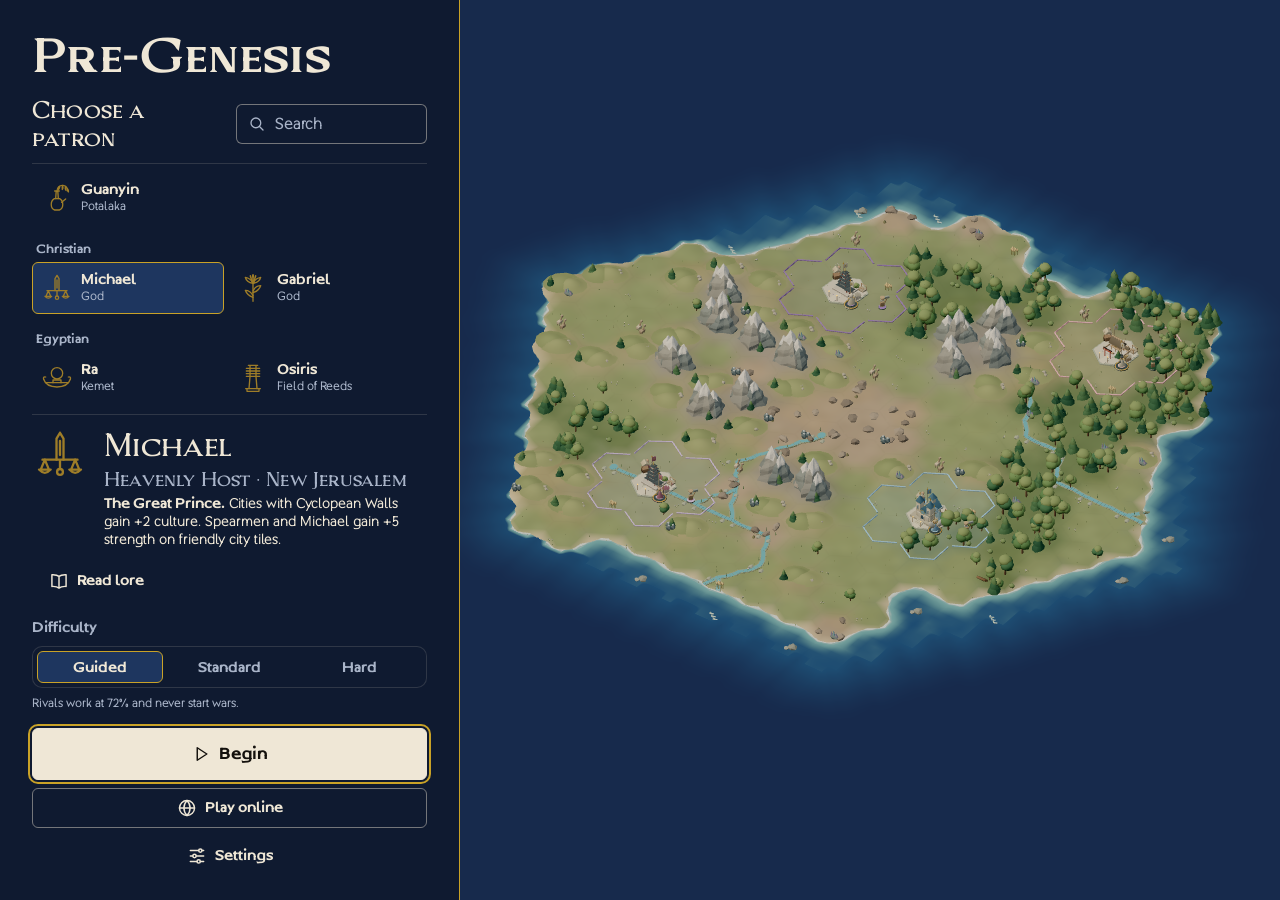
==== commit 1970a19b: "Publish Pre-Genesis 0.10.0 Co-Authored-By: Claude Opus 5 <noreply@anthropic.com>" ====
--- a/index.html
+++ b/index.html
@@ -8,7 +8,7 @@
 <meta name="theme-color" content="#0F1A30">
 <meta name="color-scheme" content="dark">
 <meta name="pregenesis-api" content="https://api.pre-genesis.online">
-<meta name="pregenesis-version" content="0.9.9">
+<meta name="pregenesis-version" content="0.10.0">
 <meta property="og:title" content="Pre-Genesis">
 <meta property="og:description" content="Turn-based strategy with gods and prophets from world myth.">
 <meta property="og:type" content="website">
@@ -115,6 +115,6 @@
 </dialog>
 <input id="import-file" type="file" accept="application/json,.json" hidden>
 <script type="module" src="app.js"></script>
-<script type="module" src="offline.js?release=0.9.9"></script>
+<script type="module" src="offline.js?release=0.10.0"></script>
 </body>
 </html>
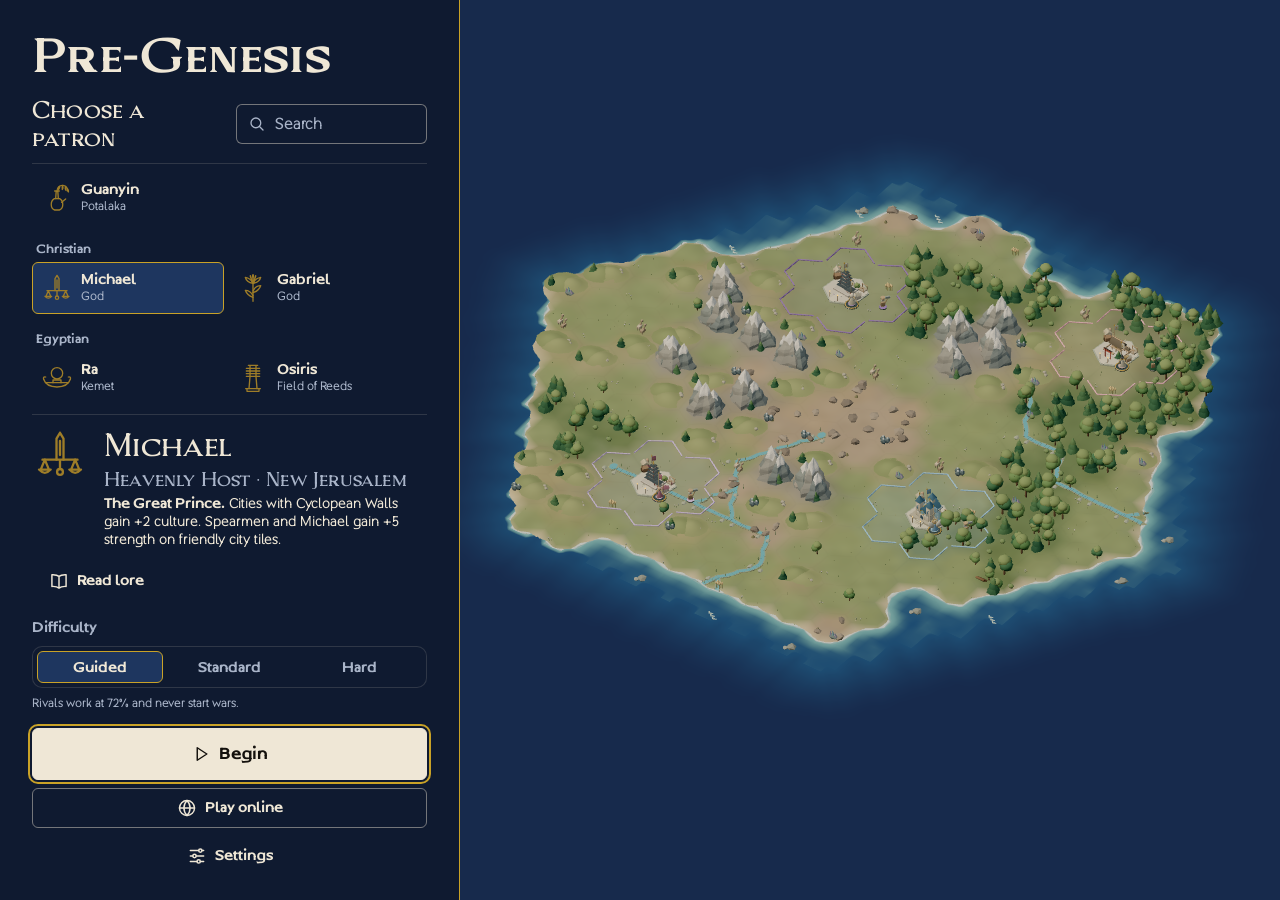
==== commit 302bd6ac: "Publish Pre-Genesis 0.10.0 HUD pass" ====
--- a/index.html
+++ b/index.html
@@ -59,10 +59,13 @@
   <div id="coach" class="coach" role="status"></div>
 
   <div class="map-tools" role="group" aria-label="Map">
+    <button type="button" class="icon-button map-toggle" id="map-tools-toggle" aria-label="Show map controls" aria-expanded="false" aria-controls="map-tools-buttons" title="Show map controls"><svg class="icon" aria-hidden="true" focusable="false"><use href="assets/icons.svg#plus"></use></svg></button>
+    <div class="map-tools-buttons" id="map-tools-buttons">
     <button type="button" class="icon-button" id="zoom-in" aria-label="Zoom in" title="Zoom in"><svg class="icon" aria-hidden="true" focusable="false"><use href="assets/icons.svg#zoom-in"></use></svg></button>
     <button type="button" class="icon-button" id="zoom-out" aria-label="Zoom out" title="Zoom out"><svg class="icon" aria-hidden="true" focusable="false"><use href="assets/icons.svg#zoom-out"></use></svg></button>
     <button type="button" class="icon-button" id="home" aria-label="Show capital" title="Show capital"><svg class="icon" aria-hidden="true" focusable="false"><use href="assets/icons.svg#capital"></use></svg></button>
     <button type="button" class="icon-button" id="labels" aria-label="Show labels" title="Show labels"><svg class="icon" aria-hidden="true" focusable="false"><use href="assets/icons.svg#labels"></use></svg></button>
+    </div>
   </div>
 
   <div id="hover-info" class="hover-info" aria-hidden="true"></div>
--- a/hud.css
+++ b/hud.css
@@ -1466,7 +1466,8 @@
   background: var(--lapis);
 }
 
-.coach:empty {
+.coach:empty,
+.coach[hidden] {
   display: none;
 }
 
@@ -1493,6 +1494,20 @@
   background: var(--lapis);
 }
 
+/* Phones fold the buttons behind one toggle (see the phone blocks). */
+.map-tools .map-toggle {
+  display: none;
+}
+
+.map-tools-buttons {
+  display: contents;
+}
+
+.map-tools.expanded .map-tools-buttons {
+  display: flex;
+  flex-direction: column;
+}
+
 .hover-info {
   padding: var(--space-1) var(--space-3);
   border: var(--hairline) solid var(--rule);
@@ -1507,6 +1522,13 @@
 
 .hover-info.show {
   opacity: 1;
+}
+
+/* No hover popups on touch: a tap already selects the tile. */
+@media (pointer: coarse) {
+  .hover-info {
+    display: none;
+  }
 }
 
 .controls-hint {
@@ -2908,6 +2930,11 @@
     display: none;
   }
 
+  /* The corner keeps the turn control without the overview map. */
+  .minimap {
+    display: none;
+  }
+
   .era {
     padding-left: 0;
     border-left: 0;
@@ -2971,6 +2998,19 @@
     margin: var(--space-2) calc(var(--space-2) + var(--safe-right)) 0 0;
   }
 
+  /* One toggle in the corner; the controls unfold on demand. */
+  .map-tools .map-toggle {
+    display: inline-grid;
+  }
+
+  .map-tools .map-tools-buttons {
+    display: none;
+  }
+
+  .map-tools.expanded .map-tools-buttons {
+    display: flex;
+  }
+
   .hud > .realm-panel {
     inset: var(--space-2) calc(var(--space-2) + var(--safe-right)) var(--space-2) calc(var(--space-2) + var(--safe-left));
     grid-row: 2 / 6;
@@ -3350,78 +3390,127 @@
     --topbar-height: 44px;
   }
 
+  /* One full-width map; every panel is a slim edge overlay. */
   .hud {
-    grid-template-columns: minmax(0, 1fr) auto;
-    grid-template-rows: auto auto auto minmax(0, 1fr) auto;
+    grid-template-columns: minmax(0, 1fr);
+    grid-template-rows: auto minmax(0, 1fr);
     grid-template-areas:
-      "top   top"
-      "room  room"
-      "coach right"
-      "map   right"
-      "sheet corner";
-    column-gap: var(--space-2);
-    padding: 0 calc(var(--space-2) + var(--safe-right)) calc(var(--space-2) + var(--safe-bottom)) calc(var(--space-2) + var(--safe-left));
+      "top"
+      "map";
+    padding: 0;
   }
 
   .hud > .hud-top {
-    margin: 0 calc(-1 * (var(--space-2) + var(--safe-right))) 0 calc(-1 * (var(--space-2) + var(--safe-left)));
-  }
-
-  .hud > .coach {
-    justify-self: start;
-    max-width: min(560px, 100%);
-    margin-top: var(--space-2);
-  }
-
-  .hud > .room-bar,
-  .hud > .realm-toggle,
-  .hud > .map-tools {
-    margin-top: var(--space-2);
-  }
-
-  .hud > .realm-panel {
-    inset: var(--space-2) auto 0 0;
-    grid-row: 2 / -1;
-  }
-
+    margin: 0;
+  }
+
+  body[data-screen="game"] .world {
+    top: calc(var(--topbar-height) + var(--safe-top));
+  }
+
+  /* Turn number and End turn join the top bar; the save chip is hidden. */
+  .turn-corner {
+    position: fixed;
+    inset: auto auto calc(var(--safe-bottom) + var(--space-1)) calc(var(--safe-left) + var(--space-2));
+    z-index: 5;
+    display: flex;
+    align-items: center;
+    gap: var(--space-2);
+  }
+
+  .turn-corner .end-turn {
+    min-height: 40px;
+  }
+
+  .turn-corner .turn-foot {
+    flex-direction: column;
+    gap: 0;
+    margin: 0;
+    padding: 0;
+    background: none;
+  }
+
+  .turn-corner .turn-foot #save-status {
+    display: none;
+  }
+
+  /* The coach is a compact pill under the top bar. */
+  .coach {
+    position: fixed;
+    top: calc(var(--topbar-height) + var(--safe-top) + var(--space-2));
+    left: calc(50% - var(--space-4));
+    transform: translateX(-50%);
+    z-index: 4;
+    max-width: min(440px, 70vw);
+    padding: var(--space-1) var(--space-3);
+    gap: var(--space-2);
+  }
+
+  .coach p {
+    flex: 1;
+    font-size: var(--text-12);
+    padding: var(--space-1) 0;
+    white-space: nowrap;
+    overflow: hidden;
+    text-overflow: ellipsis;
+  }
+
+  .coach .btn {
+    min-height: 32px;
+    padding: 0 var(--space-2);
+  }
+
+  /* The selection becomes a bottom drawer. */
   .hud > .selection {
-    width: min(380px, 55vw);
-    max-height: calc(100dvh - var(--topbar-height) - var(--safe-top) - 72px);
-    margin-top: var(--space-2);
+    position: fixed;
+    inset: auto 0 calc(var(--safe-bottom) + 60px) 0;
+    z-index: 6;
+    margin: 0;
+    width: 100%;
+    max-height: 42dvh;
+    border-radius: var(--radius-panel) var(--radius-panel) 0 0;
+    box-shadow: var(--shadow-float);
+  }
+
+  .selection-title h2 {
+    font-size: var(--text-16);
+  }
+
+  /* Map tools cluster at the right edge; one toggle unfolds the controls. */
+  .map-tools {
+    position: fixed;
+    top: 50%;
+    right: calc(var(--safe-right) + var(--space-2));
+    transform: translateY(-50%);
+    margin: 0;
+    flex-direction: column;
+  }
+
+  .map-tools .map-toggle {
+    display: inline-grid;
+  }
+
+  .map-tools .map-tools-buttons {
+    display: none;
+  }
+
+  /* The room bar sits bottom-left when a room is live. */
+  .hud > .room-bar {
+    position: fixed;
+    inset: auto auto calc(var(--safe-bottom) + var(--space-1)) calc(var(--safe-left) + var(--space-2));
+    z-index: 5;
+  }
+
+  /* No hover popups on touch; a tap already selects the tile. */
+  .hover-info {
+    display: none;
   }
 
   .brand,
   .resource-label,
-  .controls-hint {
-    display: none;
-  }
-
-  .map-tools {
-    flex-direction: row;
-  }
-
-  .selection {
-    padding: var(--space-3);
-  }
-
-  .selection-title h2 {
-    font-size: var(--text-20);
-  }
-
-  .turn-corner {
-    width: 196px;
-  }
-
+  .controls-hint,
   .minimap {
     display: none;
-  }
-
-  .end-turn {
-    min-height: 48px;
-  }
-
-  .end-turn strong {
-    font-size: var(--text-20);
   }
 
   .toast {
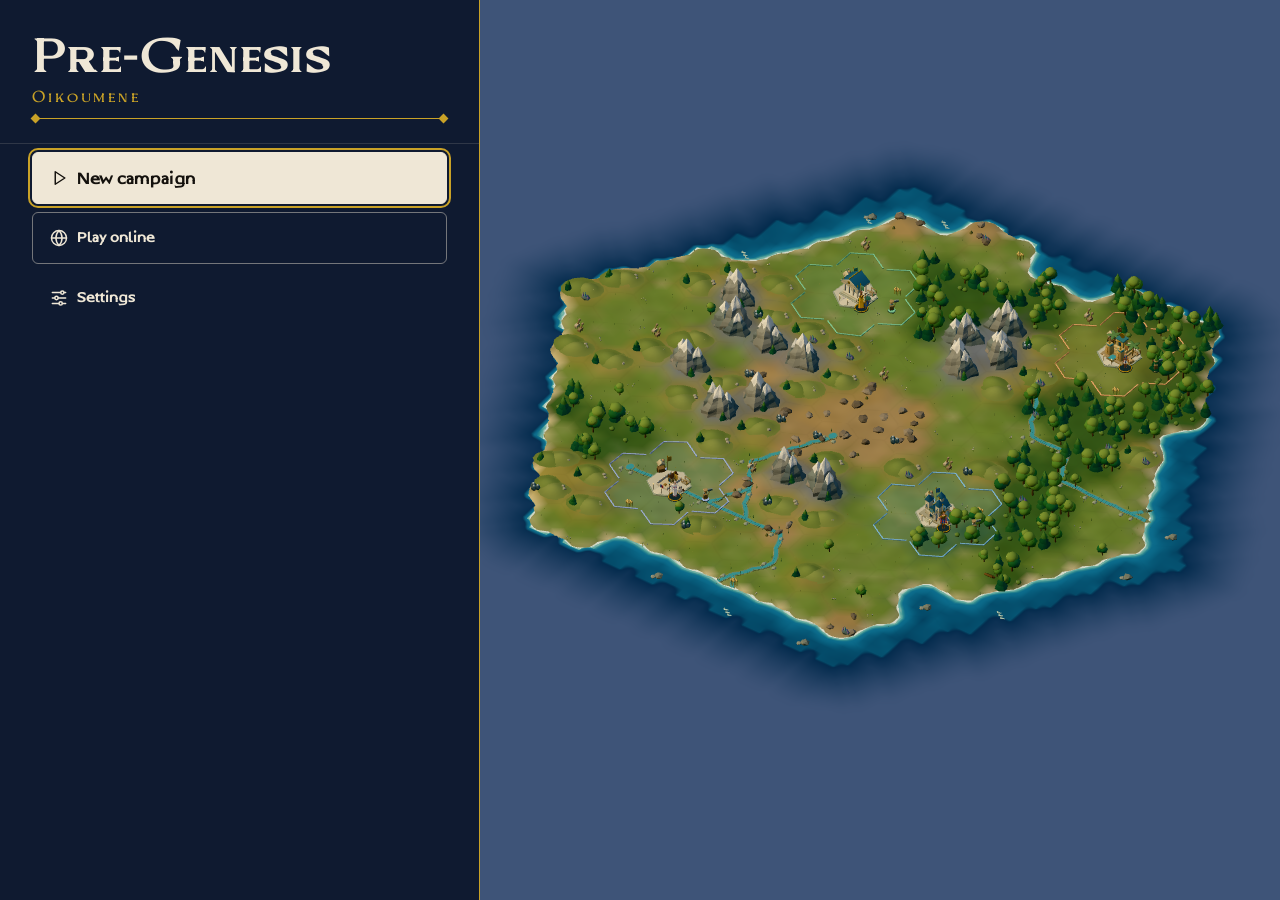
==== commit 42f8cee4: "Publish Pre-Genesis 0.11.0 Co-Authored-By: Claude Opus 5 <noreply@anthropic.com>" ====
--- a/index.html
+++ b/index.html
@@ -8,7 +8,7 @@
 <meta name="theme-color" content="#0F1A30">
 <meta name="color-scheme" content="dark">
 <meta name="pregenesis-api" content="https://api.pre-genesis.online">
-<meta name="pregenesis-version" content="0.10.0">
+<meta name="pregenesis-version" content="0.11.0">
 <meta property="og:title" content="Pre-Genesis">
 <meta property="og:description" content="Turn-based strategy with gods and prophets from world myth.">
 <meta property="og:type" content="website">
@@ -80,37 +80,63 @@
   <p id="controls-hint" class="controls-hint" hidden></p>
 </div>
 
-<main id="welcome" class="title-screen">
+<div id="ident" class="ident" hidden aria-label="BEM Studios">
+  <div class="ident-stage" aria-hidden="true">
+    <div class="ident-glow"></div>
+    <img class="ident-fan ident-fan-dead" src="assets/brand/bem-fan-dead.webp" alt="" decoding="async">
+    <img class="ident-fan ident-fan-lit" src="assets/brand/bem-fan-lit.webp" alt="" decoding="async">
+    <img class="ident-fan ident-fan-reflection" src="assets/brand/bem-fan-lit.webp" alt="" decoding="async">
+  </div>
+  <p class="ident-word">BEM Studios</p>
+  <audio id="ident-audio" src="assets/brand/bem-ident.mp3" preload="auto"></audio>
+  <button type="button" id="ident-skip" class="btn btn-ghost ident-skip">Skip</button>
+</div>
+
+<main id="welcome" class="title-screen" data-step="title">
   <div class="title-panel">
-    <h1 class="wordmark">Pre-Genesis</h1>
+    <header class="title-mast illuminated">
+      <h1 class="wordmark">Pre-Genesis</h1>
+      <p id="title-world" class="title-world"></p>
+    </header>
+    <div class="title-home">
+      <div class="title-actions">
+        <button type="button" id="new-campaign" class="btn btn-primary"><svg class="icon" aria-hidden="true" focusable="false"><use href="assets/icons.svg#play"></use></svg><span>New campaign</span></button>
+        <button type="button" id="resume-game" class="btn btn-secondary" hidden><svg class="icon" aria-hidden="true" focusable="false"><use href="assets/icons.svg#save"></use></svg><span>Continue</span></button>
+        <button type="button" id="friends-button" class="btn btn-secondary"><svg class="icon" aria-hidden="true" focusable="false"><use href="assets/icons.svg#online"></use></svg><span>Play online</span></button>
+        <button type="button" id="title-settings" class="btn btn-ghost"><svg class="icon" aria-hidden="true" focusable="false"><use href="assets/icons.svg#settings"></use></svg><span>Settings</span></button>
+      </div>
+      <p id="title-note" class="note" role="alert" hidden></p>
+    </div>
+    <div class="title-setup">
+    <button type="button" id="setup-back" class="btn btn-ghost setup-back"><svg class="icon" aria-hidden="true" focusable="false"><use href="assets/icons.svg#arrow-left"></use></svg><span>Back</span></button>
     <section class="patron-picker" aria-labelledby="patron-heading">
       <div class="patron-head">
         <h2 id="patron-heading">Choose a patron</h2>
-        <label class="search">
+        <label class="search" id="patron-search-field">
           <svg class="icon" aria-hidden="true" focusable="false"><use href="assets/icons.svg#search"></use></svg>
           <input id="patron-search" type="search" placeholder="Search" aria-label="Search patrons" autocomplete="off" spellcheck="false">
         </label>
         <p id="patron-count" class="patron-count" role="status"></p>
       </div>
       <div id="patron-list" class="patron-list"></div>
-      <div id="patron-detail" class="patron-detail" aria-live="polite"></div>
-      <button type="button" id="read-lore" class="btn btn-ghost"><svg class="icon" aria-hidden="true" focusable="false"><use href="assets/icons.svg#lore"></use></svg><span>Read lore</span></button>
+      <div class="patron-chosen">
+        <div id="patron-detail" class="patron-detail" aria-live="polite"></div>
+        <button type="button" id="read-lore" class="btn btn-ghost"><svg class="icon" aria-hidden="true" focusable="false"><use href="assets/icons.svg#lore"></use></svg><span>Read lore</span></button>
+      </div>
     </section>
     <fieldset id="difficulty" class="difficulty" hidden>
       <legend>Difficulty</legend>
       <div id="difficulty-options" class="segmented"></div>
       <p id="difficulty-note" class="note"></p>
     </fieldset>
-    <div class="title-actions">
+    <div class="title-actions setup-actions">
       <button type="button" id="start-game" class="btn btn-primary"><svg class="icon" aria-hidden="true" focusable="false"><use href="assets/icons.svg#play"></use></svg><span>Begin</span></button>
-      <button type="button" id="resume-game" class="btn btn-secondary" hidden><svg class="icon" aria-hidden="true" focusable="false"><use href="assets/icons.svg#save"></use></svg><span>Continue</span></button>
-      <button type="button" id="friends-button" class="btn btn-secondary"><svg class="icon" aria-hidden="true" focusable="false"><use href="assets/icons.svg#online"></use></svg><span>Play online</span></button>
-      <button type="button" id="title-settings" class="btn btn-ghost"><svg class="icon" aria-hidden="true" focusable="false"><use href="assets/icons.svg#settings"></use></svg><span>Settings</span></button>
     </div>
-    <p id="title-note" class="note" role="alert" hidden></p>
+    </div>
   </div>
 </main>
 
+<div id="reveal" class="reveal" hidden aria-hidden="true"></div>
 <div id="toast" class="toast" role="status" aria-live="polite" aria-atomic="true"></div>
 <dialog id="modal" class="sheet" aria-labelledby="dialog-title">
   <button type="button" class="icon-button sheet-close" id="modal-close" aria-label="Close" title="Close"><svg class="icon" aria-hidden="true" focusable="false"><use href="assets/icons.svg#close"></use></svg></button>
@@ -118,6 +144,6 @@
 </dialog>
 <input id="import-file" type="file" accept="application/json,.json" hidden>
 <script type="module" src="app.js"></script>
-<script type="module" src="offline.js?release=0.10.0"></script>
+<script type="module" src="offline.js?release=0.11.0"></script>
 </body>
 </html>
--- a/tokens.css
+++ b/tokens.css
@@ -80,11 +80,23 @@
   --focus-width: 2px;
   --focus-offset: 2px;
 
+  /* Elevation: three surfaces and nothing else. Panels that sit on the map use
+     --surface-sunk, sheets and cards on them step up one level at a time. */
+  --surface-sunk: var(--lapis-night);
+  --surface: var(--lapis);
+  --surface-raised: var(--lapis-raised);
+
   /* Sizes. */
   --icon-size: 1.25em;
   --target: 44px;
   --target-compact: 36px;
   --topbar-height: 48px;
+  --pin-size: 28px;
+  --portrait-sm: 40px;
+  --portrait-md: 56px;
+  --portrait-lg: 104px;
+  --portrait-xl: 152px;
+  --lozenge: 7px;
   --panel-width: 320px;
   --sheet-width: 400px;
   --dialog-width: 560px;
@@ -111,6 +123,14 @@
   --layer-bar: 30;
   --layer-toast: 40;
   --layer-update: 50;
+  --layer-reveal: 60;
+}
+
+/* Phones get a larger map pin: a 36px disc inside the same 44px touch area. */
+@media (pointer: coarse) {
+  :root {
+    --pin-size: 36px;
+  }
 }
 
 /* Fine pointers can use denser controls; touch keeps 44px targets. */
@@ -149,3 +169,13 @@
   --scrim: rgb(15 26 48 / .82);
   --papyrus-rule: rgb(42 37 25 / .45);
 }
+
+/* BEM Studios ident. The developer's own brand palette, used by the splash
+   before the title and nowhere else in the game. */
+:root {
+  --bem-ink: #04060a;
+  --bem-teal: #18e8c4;
+  --bem-word: #eafffb;
+  --bem-word-dead: #3a4048;
+  --bem-quiet: #6f7b83;
+}
--- a/hud.css
+++ b/hud.css
@@ -147,6 +147,113 @@
 .crest-hero {
   width: 96px;
   height: 96px;
+}
+
+/* ---------------------------------------------------------- Portraits */
+/* A leader portrait rendered from the figure models (ui/portraits.js). The
+   renders carry the lapis ground, so the frame matches and nothing flashes.
+   The emblem underneath stays put for a realm whose figure is not built yet. */
+.portrait {
+  position: relative;
+  display: grid;
+  place-items: center;
+  flex: none;
+  width: var(--portrait-md);
+  height: var(--portrait-md);
+  overflow: hidden;
+  border: var(--hairline) solid var(--rule-strong);
+  border-radius: var(--radius-panel);
+  background: var(--surface);
+}
+
+.portrait-sm {
+  width: var(--portrait-sm);
+  height: var(--portrait-sm);
+}
+
+.portrait-md {
+  width: var(--portrait-md);
+  height: var(--portrait-md);
+}
+
+.portrait-lg {
+  width: var(--portrait-lg);
+  height: var(--portrait-lg);
+}
+
+.portrait-xl {
+  width: var(--portrait-xl);
+  height: var(--portrait-xl);
+}
+
+.portrait-gold {
+  border-color: var(--gold-leaf);
+}
+
+/* The render sits over the emblem and hides it. A realm with no figure yet has
+   nothing to paint here, so its emblem simply stays: no script, no flash. */
+.portrait-face {
+  position: absolute;
+  inset: 0;
+  width: 100%;
+  height: 100%;
+  object-fit: cover;
+}
+
+.portrait-mark {
+  width: 58%;
+  height: 58%;
+  object-fit: contain;
+}
+
+.portrait.is-rendered .portrait-mark {
+  visibility: hidden;
+}
+
+/* A plate hangs the portrait on a gold rule, for the title and victory moments. */
+.plate {
+  position: relative;
+  display: grid;
+  place-items: center;
+  padding: var(--space-1);
+  border: var(--hairline) solid var(--gold-wash);
+  border-radius: var(--radius-panel);
+}
+
+/* ------------------------------------------------- Illuminated rules */
+/* One gold hairline closed by a lozenge at each end: dialog titles, the
+   victory moment and codex headers. Never on a routine panel. */
+.illuminated {
+  position: relative;
+  border-bottom: var(--hairline) solid var(--gold-leaf);
+}
+
+.illuminated::before,
+.illuminated::after {
+  content: "";
+  position: absolute;
+  bottom: calc(var(--lozenge) / -2);
+  width: var(--lozenge);
+  height: var(--lozenge);
+  background: var(--gold-leaf);
+  transform: rotate(45deg);
+}
+
+.illuminated::before {
+  left: 0;
+}
+
+.illuminated::after {
+  right: 0;
+}
+
+.illuminated-center::before {
+  left: 50%;
+  margin-left: calc(var(--lozenge) / -2);
+}
+
+.illuminated-center::after {
+  content: none;
 }
 
 .realm-content,
@@ -1034,8 +1141,8 @@
   position: absolute;
   display: grid;
   place-items: center;
-  width: 28px;
-  height: 28px;
+  width: var(--pin-size);
+  height: var(--pin-size);
   padding: 0;
   border: 1.5px solid var(--faction, var(--limewash));
   border-radius: 50%;
@@ -1106,11 +1213,20 @@
 }
 
 @media (pointer: coarse) {
-  /* A 44px touch area around the 28px disc. */
+  /* A 44px touch area around the 36px disc, and a legible icon inside it. */
   .world .world-unit-label::before {
     content: "";
     position: absolute;
-    inset: -9px;
+    inset: calc((var(--target) - var(--pin-size)) / -2);
+  }
+
+  .world .world-unit-label .icon {
+    width: 20px;
+    height: 20px;
+  }
+
+  .world .world-unit-hp {
+    width: 24px;
   }
 }
 
@@ -1322,6 +1438,8 @@
   align-items: center;
   gap: var(--space-3);
   padding: var(--space-4);
+  border-bottom: var(--hairline) solid var(--rule);
+  background: var(--surface-sunk);
 }
 
 .identity h2,
@@ -1577,6 +1695,11 @@
 .selection-emblem .crest {
   width: 36px;
   height: 36px;
+}
+
+.selection-portrait {
+  width: 48px;
+  height: 48px;
 }
 
 .selection-title {
@@ -1891,9 +2014,8 @@
 }
 
 .dialog-head {
-  margin-bottom: var(--space-4);
+  margin-bottom: var(--space-5);
   padding: 0 var(--space-7) var(--space-4) 0;
-  border-bottom: var(--hairline) solid var(--gold-leaf);
 }
 
 .dialog-head h2,
@@ -2137,7 +2259,7 @@
   color: var(--mist);
 }
 
-/* Victory and defeat */
+/* Victory and defeat: the one orchestrated moment in the game. */
 .sheet[data-kind="result"] .sheet-body {
   padding-top: var(--space-6);
 }
@@ -2147,19 +2269,65 @@
   justify-items: center;
   gap: var(--space-2);
   padding-bottom: var(--space-5);
-  border-bottom: var(--hairline) solid var(--gold-leaf);
   text-align: center;
 }
 
+.result .plate {
+  margin-bottom: var(--space-3);
+  animation: rise var(--duration-slow) var(--ease-out) both;
+}
+
+.result .kicker {
+  color: var(--gold-leaf);
+  letter-spacing: .16em;
+  animation: rise var(--duration-base) var(--ease-out) var(--duration-fast) both;
+}
+
 .result h2 {
-  margin-top: var(--space-2);
   font: var(--weight-display-strong) var(--text-48) / 1 var(--font-display);
   letter-spacing: var(--tracking-display);
+  animation: rise var(--duration-base) var(--ease-out) var(--duration-base) both;
 }
 
 .result .dialog-sub {
   max-width: 28em;
   font-size: var(--text-16);
+  animation: rise var(--duration-base) var(--ease-out) var(--duration-slow) both;
+}
+
+@keyframes rise {
+  from {
+    opacity: 0;
+    transform: translateY(8px);
+  }
+}
+
+.result-facts {
+  display: grid;
+  grid-template-columns: repeat(3, minmax(0, 1fr));
+  margin-top: var(--space-5);
+  text-align: center;
+}
+
+.result-facts div {
+  padding: 0 var(--space-2);
+  border-left: var(--hairline) solid var(--rule);
+}
+
+.result-facts div:first-child {
+  border-left: 0;
+}
+
+.result-facts dt {
+  color: var(--mist);
+  font-size: var(--text-12);
+  font-weight: var(--weight-bold);
+  letter-spacing: .1em;
+}
+
+.result-facts dd {
+  font: var(--weight-display) var(--text-16) / var(--leading-snug) var(--font-display);
+  letter-spacing: var(--tracking-display);
 }
 
 .sheet[data-kind="result"] .dialog-actions {
@@ -2398,9 +2566,19 @@
   color: var(--mist);
 }
 
-.seat.is-open > .icon {
-  width: 32px;
-  height: 24px;
+.seat-empty {
+  display: grid;
+  place-items: center;
+  flex: none;
+  width: var(--portrait-sm);
+  height: var(--portrait-sm);
+  border: var(--hairline) dashed var(--rule-strong);
+  border-radius: var(--radius-panel);
+}
+
+.seat-empty .icon {
+  width: 20px;
+  height: 20px;
 }
 
 /* Badges wrap under a long name rather than squeezing it. */
@@ -2528,13 +2706,17 @@
   background: var(--papyrus-wash);
 }
 
+.codex-head .portrait {
+  width: 72px;
+  height: 72px;
+}
+
 .codex-head {
   display: flex;
   align-items: center;
   gap: var(--space-4);
   margin-bottom: var(--space-4);
   padding: 0 var(--space-7) var(--space-4) 0;
-  border-bottom: var(--hairline) solid var(--gold-leaf);
 }
 
 .codex-head h2 {
@@ -2647,18 +2829,34 @@
   display: flex;
   flex-direction: column;
   gap: var(--space-4);
-  width: min(460px, 100%);
+  width: min(500px, 100%);
   height: 100%;
   overflow-y: auto;
   padding: calc(var(--space-6) + var(--safe-top)) var(--space-6) calc(var(--space-5) + var(--safe-bottom)) calc(var(--space-6) + var(--safe-left));
   border-right: var(--hairline) solid var(--gold-leaf);
-  background: var(--lapis-night);
+  background: var(--surface-sunk);
   pointer-events: auto;
+}
+
+.title-mast {
+  flex: none;
+  padding-bottom: var(--space-3);
 }
 
 .wordmark {
   font: var(--weight-display-strong) var(--text-48) / 1 var(--font-display);
   letter-spacing: var(--tracking-display);
+}
+
+.title-world {
+  margin-top: var(--space-2);
+  color: var(--gold-leaf);
+  font: var(--weight-display) var(--text-16) / var(--leading-tight) var(--font-display);
+  letter-spacing: .18em;
+}
+
+.title-world:empty {
+  display: none;
 }
 
 .patron-picker {
@@ -2669,9 +2867,15 @@
   min-height: 280px;
 }
 
+/* With a short roster the picker takes its natural height and the panel scrolls. */
+.patron-picker.is-flat {
+  flex: none;
+  min-height: 0;
+}
+
 .patron-head {
   display: grid;
-  grid-template-columns: minmax(0, 1fr) minmax(0, 1fr);
+  grid-template-columns: minmax(0, 1fr) auto;
   align-items: center;
   gap: var(--space-2) var(--space-3);
 }
@@ -2681,6 +2885,10 @@
   letter-spacing: var(--tracking-display);
 }
 
+.patron-head .search[hidden] {
+  display: none;
+}
+
 .patron-count {
   grid-column: 1 / -1;
   color: var(--mist);
@@ -2693,7 +2901,7 @@
 
 .patron-list {
   flex: 1 1 0;
-  min-height: 160px;
+  min-height: 120px;
   overflow-y: auto;
   padding: var(--space-1) var(--space-2) var(--space-1) 0;
   border-top: var(--hairline) solid var(--rule);
@@ -2704,6 +2912,23 @@
   padding: var(--space-2) 0;
 }
 
+/* A roster small enough to read at a glance drops the tradition headings and
+   pairs the chips up, so every patron is visible without a scroll. */
+.patron-list.is-flat .patron-group {
+  padding: 0;
+}
+
+.patron-list.is-flat .patron-chips {
+  grid-template-columns: repeat(auto-fit, minmax(160px, 1fr));
+}
+
+/* A short roster needs no scroller of its own; the panel scrolls as one page. */
+.patron-list.is-flat {
+  flex: none;
+  max-height: none;
+  overflow: visible;
+}
+
 .patron-group h3 {
   margin: 0 0 var(--space-1) var(--space-1);
   color: var(--mist);
@@ -2713,8 +2938,8 @@
 
 .patron-chips {
   display: grid;
-  grid-template-columns: repeat(auto-fill, minmax(168px, 1fr));
-  gap: var(--space-1);
+  grid-template-columns: repeat(auto-fill, minmax(196px, 1fr));
+  gap: var(--space-2);
 }
 
 .patron-chip {
@@ -2722,18 +2947,14 @@
   align-items: center;
   gap: var(--space-2);
   min-width: 0;
-  min-height: 52px;
+  min-height: 56px;
   padding: var(--space-1) var(--space-2);
   border: var(--hairline) solid transparent;
   border-radius: var(--radius-control);
   background: transparent;
   color: var(--limewash);
   text-align: left;
-}
-
-.patron-chip .crest {
-  width: 32px;
-  height: 32px;
+  transition: background-color var(--duration-fast) var(--ease-out);
 }
 
 .patron-chip > span {
@@ -2743,20 +2964,21 @@
 
 .patron-chip strong {
   overflow: hidden;
+  font: var(--weight-display) var(--text-20) / var(--leading-tight) var(--font-display);
+  letter-spacing: var(--tracking-display);
+  text-overflow: ellipsis;
+  white-space: nowrap;
+}
+
+.patron-chip small {
+  overflow: hidden;
+  color: var(--mist);
   font-size: var(--text-14);
   line-height: var(--leading-snug);
   text-overflow: ellipsis;
   white-space: nowrap;
 }
 
-.patron-chip small {
-  overflow: hidden;
-  color: var(--mist);
-  line-height: var(--leading-snug);
-  text-overflow: ellipsis;
-  white-space: nowrap;
-}
-
 .patron-chip:hover {
   background: var(--wash-strong);
 }
@@ -2764,18 +2986,37 @@
 .patron-chip.selected,
 .patron-chip[aria-pressed="true"] {
   border-color: var(--gold-leaf);
-  background: var(--lapis-raised);
+  background: var(--surface-raised);
+}
+
+.patron-chip.selected .portrait {
+  border-color: var(--gold-leaf);
 }
 
 .patron-chip:focus-visible {
   outline-offset: -2px;
 }
 
+/* The chosen patron sits on its own raised card: the one large image on the
+   title screen, beside the realm it opens, with its lore one tap away. */
+.patron-chosen {
+  flex: none;
+  padding: var(--space-3) var(--space-4);
+  border: var(--hairline) solid var(--rule);
+  border-left: 2px solid var(--gold-leaf);
+  border-radius: var(--radius-panel);
+  background: var(--surface);
+}
+
+.patron-chosen > .btn {
+  margin-top: var(--space-2);
+}
+
 .patron-detail {
   display: flex;
   align-items: flex-start;
   gap: var(--space-4);
-  min-height: 96px;
+  min-height: var(--portrait-lg);
 }
 
 .patron-detail:empty {
@@ -2784,6 +3025,7 @@
 
 .patron-detail-text {
   display: grid;
+  align-content: start;
   gap: var(--space-1);
   min-width: 0;
 }
@@ -2794,18 +3036,26 @@
 }
 
 .patron-realm {
-  color: var(--mist);
-  font: var(--weight-display) var(--text-20) / var(--leading-tight) var(--font-display);
+  color: var(--gold-leaf);
+  font: var(--weight-display) var(--text-16) / var(--leading-snug) var(--font-display);
   letter-spacing: var(--tracking-display);
 }
 
-.patron-detail-text p:not(.patron-realm) {
+.patron-trait {
+  margin-top: var(--space-1);
   font-size: var(--text-14);
-  line-height: var(--leading-snug);
+  line-height: var(--leading-body);
 }
 
 .patron-picker > .btn {
+  flex: none;
   align-self: flex-start;
+}
+
+.patron-head,
+.title-actions,
+.difficulty {
+  flex: none;
 }
 
 .difficulty {
@@ -2816,7 +3066,7 @@
 }
 
 .difficulty legend {
-  margin-bottom: var(--space-2);
+  margin-bottom: var(--space-1);
   padding: 0;
   color: var(--mist);
   font-size: var(--text-14);
@@ -2824,13 +3074,19 @@
 }
 
 .difficulty .note {
-  margin-top: var(--space-2);
+  margin-top: var(--space-1);
 }
 
 .title-actions {
+  position: sticky;
+  bottom: calc(-1 * var(--space-5) - var(--safe-bottom));
   display: grid;
   grid-template-columns: repeat(2, minmax(0, 1fr));
   gap: var(--space-2);
+  margin: 0 calc(-1 * var(--space-6)) calc(-1 * var(--space-5) - var(--safe-bottom)) calc(-1 * var(--space-6) - var(--safe-left));
+  padding: var(--space-2) var(--space-6) calc(var(--space-5) + var(--safe-bottom)) calc(var(--space-6) + var(--safe-left));
+  border-top: var(--hairline) solid var(--rule);
+  background: var(--surface-sunk);
 }
 
 .title-actions .btn-primary {
@@ -2849,6 +3105,102 @@
   background: var(--ochre-wash);
   color: var(--limewash);
   font-size: var(--text-14);
+}
+
+/* ------------------------------------------------- Campaign reveal */
+/* One held moment when a campaign opens: a cinematic band over the live map,
+   naming the realm. Decorative and dismissed by any tap, click or key. */
+.reveal {
+  position: fixed;
+  inset: 0;
+  z-index: var(--layer-reveal);
+  display: grid;
+  align-items: center;
+  background: var(--scrim);
+  opacity: 0;
+  transition: opacity var(--duration-slow) var(--ease-out);
+}
+
+.reveal[hidden] {
+  display: none;
+}
+
+.reveal[data-phase="in"] {
+  opacity: 1;
+}
+
+.reveal-band {
+  display: flex;
+  align-items: center;
+  justify-content: center;
+  gap: var(--space-6);
+  padding: var(--space-6) calc(var(--space-6) + var(--safe-left)) var(--space-6) calc(var(--space-6) + var(--safe-right));
+  border-top: var(--hairline) solid var(--gold-leaf);
+  border-bottom: var(--hairline) solid var(--gold-leaf);
+  background: var(--surface-sunk);
+}
+
+.reveal[data-phase="in"] .plate {
+  animation: rise var(--duration-slow) var(--ease-out) both;
+}
+
+.reveal-text {
+  display: grid;
+  gap: var(--space-1);
+  min-width: 0;
+}
+
+.reveal-kicker {
+  color: var(--gold-leaf);
+  font-size: var(--text-12);
+  font-weight: var(--weight-bold);
+  letter-spacing: .18em;
+}
+
+.reveal-name {
+  font: var(--weight-display-strong) var(--text-48) / 1 var(--font-display);
+  letter-spacing: var(--tracking-display);
+}
+
+.reveal-line {
+  color: var(--mist);
+  font: var(--weight-display) var(--text-20) / var(--leading-snug) var(--font-display);
+  letter-spacing: var(--tracking-display);
+}
+
+/* Narrow screens stack the band and centre it. */
+@media (max-width: 720px) {
+  .reveal-band {
+    flex-direction: column;
+    gap: var(--space-4);
+    padding: var(--space-5) var(--space-4);
+    text-align: center;
+  }
+
+  .reveal-band .portrait-xl {
+    width: var(--portrait-lg);
+    height: var(--portrait-lg);
+  }
+
+  .reveal-name {
+    font-size: var(--text-32);
+  }
+
+  .reveal-line {
+    font-size: var(--text-16);
+  }
+}
+
+.reveal[data-phase="in"] .reveal-kicker {
+  animation: rise var(--duration-base) var(--ease-out) var(--duration-fast) both;
+}
+
+.reveal[data-phase="in"] .reveal-name {
+  animation: rise var(--duration-base) var(--ease-out) var(--duration-base) both;
+}
+
+.reveal[data-phase="in"] .reveal-line {
+  animation: rise var(--duration-base) var(--ease-out) var(--duration-slow) both;
 }
 
 /* ------------------------------------------------------------ Placement */
@@ -3227,7 +3579,7 @@
     gap: var(--space-3);
   }
 
-  .codex-head .crest-large {
+  .codex-head .portrait-md {
     width: 48px;
     height: 48px;
   }
@@ -3304,21 +3656,35 @@
     position: relative;
     width: 100%;
     height: auto;
-    max-height: min(74dvh, calc(100dvh - var(--safe-top) - 112px));
-    padding: var(--space-5) calc(var(--space-4) + var(--safe-right)) 0 calc(var(--space-4) + var(--safe-left));
+    max-height: min(82dvh, calc(100dvh - var(--safe-top) - 112px));
+    padding: var(--space-4) calc(var(--space-4) + var(--safe-right)) 0 calc(var(--space-4) + var(--safe-left));
     border-top: var(--hairline) solid var(--gold-leaf);
     border-right: 0;
     border-radius: var(--radius-panel) var(--radius-panel) 0 0;
   }
 
-  .wordmark {
+  .title-mast {
     position: fixed;
     top: calc(var(--safe-top) + var(--space-6));
     left: 0;
     right: 0;
-    font-size: var(--text-32);
+    padding: 0 var(--space-4);
+    border-bottom: 0;
     text-align: center;
     pointer-events: none;
+  }
+
+  .title-mast::before,
+  .title-mast::after {
+    content: none;
+  }
+
+  .wordmark {
+    font-size: var(--text-32);
+  }
+
+  .title-world {
+    display: none;
   }
 
   .patron-picker {
@@ -3337,16 +3703,21 @@
   }
 
   .patron-chips {
-    grid-template-columns: repeat(2, minmax(0, 1fr));
+    grid-template-columns: minmax(0, 1fr);
+  }
+
+  .patron-chosen {
+    padding: var(--space-3);
   }
 
   .patron-detail {
     min-height: 0;
-  }
-
-  .patron-detail .crest-large {
-    width: 44px;
-    height: 44px;
+    gap: var(--space-3);
+  }
+
+  .patron-detail .portrait-lg {
+    width: 80px;
+    height: 80px;
   }
 
   .patron-detail h2 {
@@ -3354,12 +3725,9 @@
   }
 
   .title-actions {
-    position: sticky;
     bottom: 0;
     margin: 0 calc(-1 * (var(--space-4) + var(--safe-right))) 0 calc(-1 * (var(--space-4) + var(--safe-left)));
-    padding: var(--space-3) calc(var(--space-4) + var(--safe-right)) calc(var(--space-3) + var(--safe-bottom)) calc(var(--space-4) + var(--safe-left));
-    border-top: var(--hairline) solid var(--rule);
-    background: var(--lapis-night);
+    padding: var(--space-2) calc(var(--space-4) + var(--safe-right)) calc(var(--space-3) + var(--safe-bottom)) calc(var(--space-4) + var(--safe-left));
   }
 
   .title-screen .note[role="alert"] {
@@ -3583,3 +3951,133 @@
     outline: 2px solid Highlight;
   }
 }
+
+/* ---------------------------------------------------------------- ident ---
+   BEM Studios developer ident. Its own palette (studio brand, not game art):
+   ink ground, teal light, the drawn fan lighting up under the wordmark. */
+.ident {
+  position: fixed;
+  inset: 0;
+  z-index: 90;
+  display: grid;
+  grid-template-rows: 1fr auto 1fr;
+  justify-items: center;
+  align-content: center;
+  gap: var(--space-4);
+  background: var(--bem-ink);
+  padding: var(--space-6) var(--space-4);
+  transition: opacity 300ms ease;
+}
+.ident.is-leaving { opacity: 0; }
+
+.ident-stage {
+  position: relative;
+  align-self: end;
+  width: min(42vmin, 300px);
+  aspect-ratio: 1;
+}
+.ident-glow,
+.ident-fan {
+  position: absolute;
+  inset: 0;
+  width: 100%;
+  height: 100%;
+  object-fit: contain;
+  opacity: 0;
+}
+.ident-glow {
+  inset: -38%;
+  width: auto;
+  height: auto;
+  background: url("assets/brand/bem-glow.webp") center / contain no-repeat;
+}
+.ident-fan-dead { filter: brightness(0.32) saturate(0.35); }
+.ident-fan-reflection {
+  top: 100%;
+  height: 46%;
+  transform: scaleY(-1);
+}
+.ident-word {
+  align-self: start;
+  margin: 0;
+  font: 600 clamp(var(--text-16), 4.4vmin, var(--text-32)) / 1 var(--font-display);
+  letter-spacing: 0.34em;
+  text-indent: 0.34em;
+  text-transform: uppercase;
+  color: var(--bem-word-dead);
+  opacity: 0;
+}
+.ident-skip {
+  position: absolute;
+  inset: auto auto calc(var(--safe-bottom) + var(--space-5)) 50%;
+  transform: translateX(-50%);
+  color: var(--bem-quiet);
+}
+.ident-skip:hover,
+.ident-skip:focus-visible { color: var(--bem-word); }
+
+/* The dark fan rises, the light comes on through it, the wordmark ignites,
+   the whole mark breathes once, and it hands the room to the title. */
+.ident.is-playing .ident-fan-dead { animation: ident-rise 900ms ease-out forwards; }
+.ident.is-playing .ident-glow { animation: ident-light 2700ms ease-in-out 600ms forwards; }
+.ident.is-playing .ident-fan-lit { animation: ident-ignite 2600ms ease-in-out 700ms forwards; }
+.ident.is-playing .ident-fan-reflection { animation: ident-reflect 2500ms ease-in-out 800ms forwards; }
+.ident.is-playing .ident-word { animation: ident-word 1900ms ease-out 1300ms forwards; }
+.ident.is-playing .ident-stage { animation: ident-breathe 1400ms ease-in-out 2100ms; }
+
+/* Reduced motion: the finished frame, held still. */
+.ident.is-still .ident-fan-dead { opacity: 0; }
+.ident.is-still .ident-fan-lit,
+.ident.is-still .ident-glow { opacity: 1; }
+.ident.is-still .ident-glow { opacity: 0.5; }
+.ident.is-still .ident-word { opacity: 1; color: var(--bem-word); }
+
+@keyframes ident-rise {
+  from { opacity: 0; transform: translateY(14px) scale(1.015); }
+  to { opacity: 1; transform: none; }
+}
+@keyframes ident-light {
+  0% { opacity: 0; }
+  45% { opacity: 0.58; }
+  70% { opacity: 0.44; }
+  100% { opacity: 0.5; }
+}
+@keyframes ident-ignite {
+  0% { opacity: 0; }
+  55% { opacity: 1; }
+  100% { opacity: 1; }
+}
+@keyframes ident-reflect {
+  0% { opacity: 0; }
+  60% { opacity: 0.22; }
+  100% { opacity: 0.18; }
+}
+@keyframes ident-word {
+  0% { opacity: 0; color: var(--bem-word-dead); letter-spacing: 0.42em; }
+  60% { opacity: 1; color: var(--bem-word); }
+  100% { opacity: 1; color: var(--bem-word); letter-spacing: 0.34em; }
+}
+@keyframes ident-breathe {
+  0%, 100% { transform: none; }
+  50% { transform: scale(1.012); }
+}
+
+/* --------------------------------------------------------- title steps ---
+   The title asks one thing at a time: what to do, then who to play. */
+.title-screen[data-step="title"] .title-setup,
+.title-screen[data-step="setup"] .title-home { display: none; }
+
+.title-home {
+  display: grid;
+  gap: var(--space-4);
+}
+.title-screen[data-step="title"] .title-panel { max-width: 30rem; }
+.title-screen[data-step="title"] .title-mast { margin-bottom: var(--space-2); }
+.title-home .title-actions { grid-template-columns: 1fr; }
+.title-home .title-actions .btn { width: 100%; justify-content: flex-start; min-height: 52px; }
+
+.setup-back {
+  justify-self: start;
+  margin-bottom: var(--space-2);
+}
+.setup-actions { grid-template-columns: 1fr; }
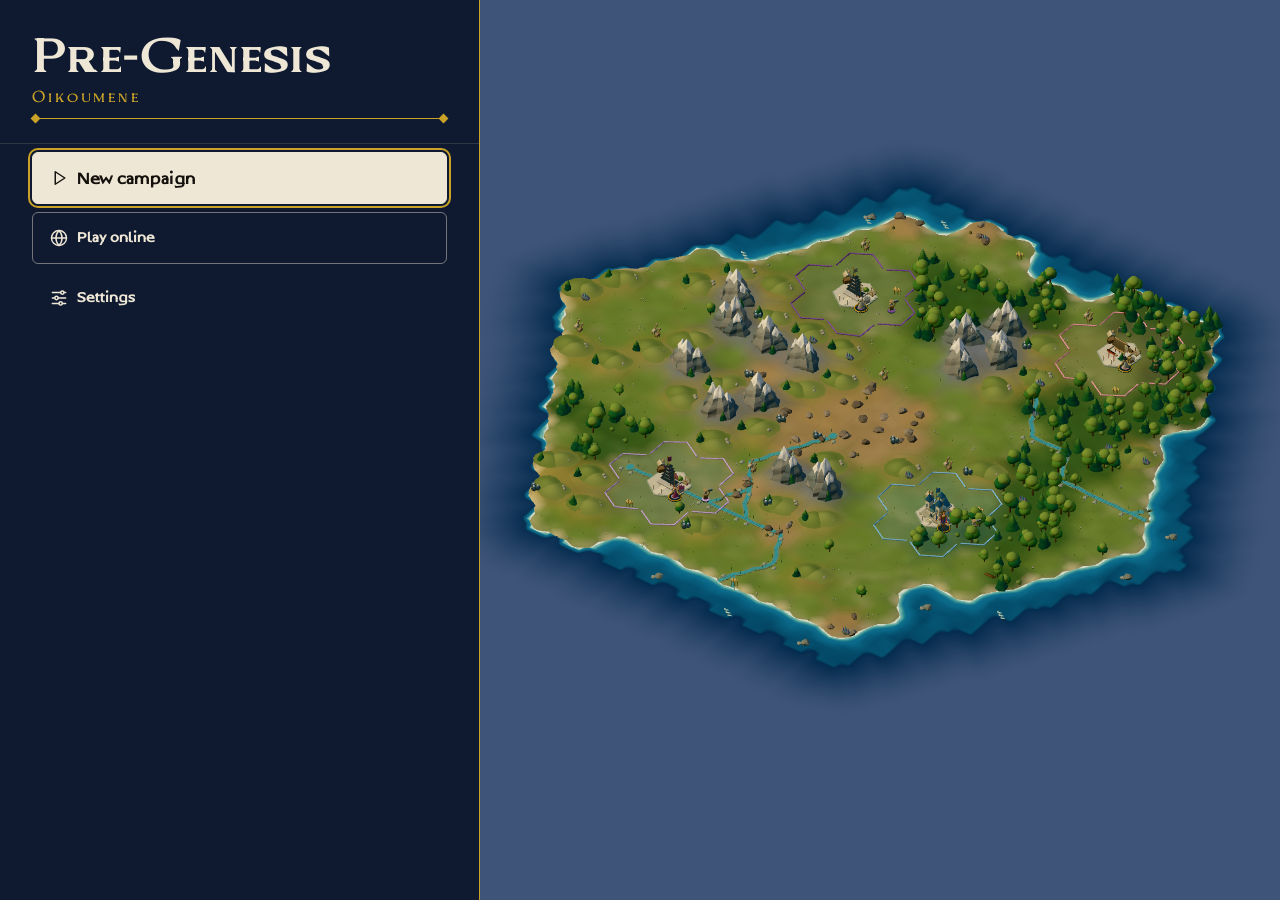
==== commit ccfc2503: "Publish Pre-Genesis 0.12.0: full 50-realm roster Co-Authored-By: Claude Opus 5 <noreply@anthropic.co" ====
--- a/index.html
+++ b/index.html
@@ -8,7 +8,7 @@
 <meta name="theme-color" content="#0F1A30">
 <meta name="color-scheme" content="dark">
 <meta name="pregenesis-api" content="https://api.pre-genesis.online">
-<meta name="pregenesis-version" content="0.11.0">
+<meta name="pregenesis-version" content="0.12.0">
 <meta property="og:title" content="Pre-Genesis">
 <meta property="og:description" content="Turn-based strategy with gods and prophets from world myth.">
 <meta property="og:type" content="website">
@@ -144,6 +144,6 @@
 </dialog>
 <input id="import-file" type="file" accept="application/json,.json" hidden>
 <script type="module" src="app.js"></script>
-<script type="module" src="offline.js?release=0.11.0"></script>
+<script type="module" src="offline.js?release=0.12.0"></script>
 </body>
 </html>
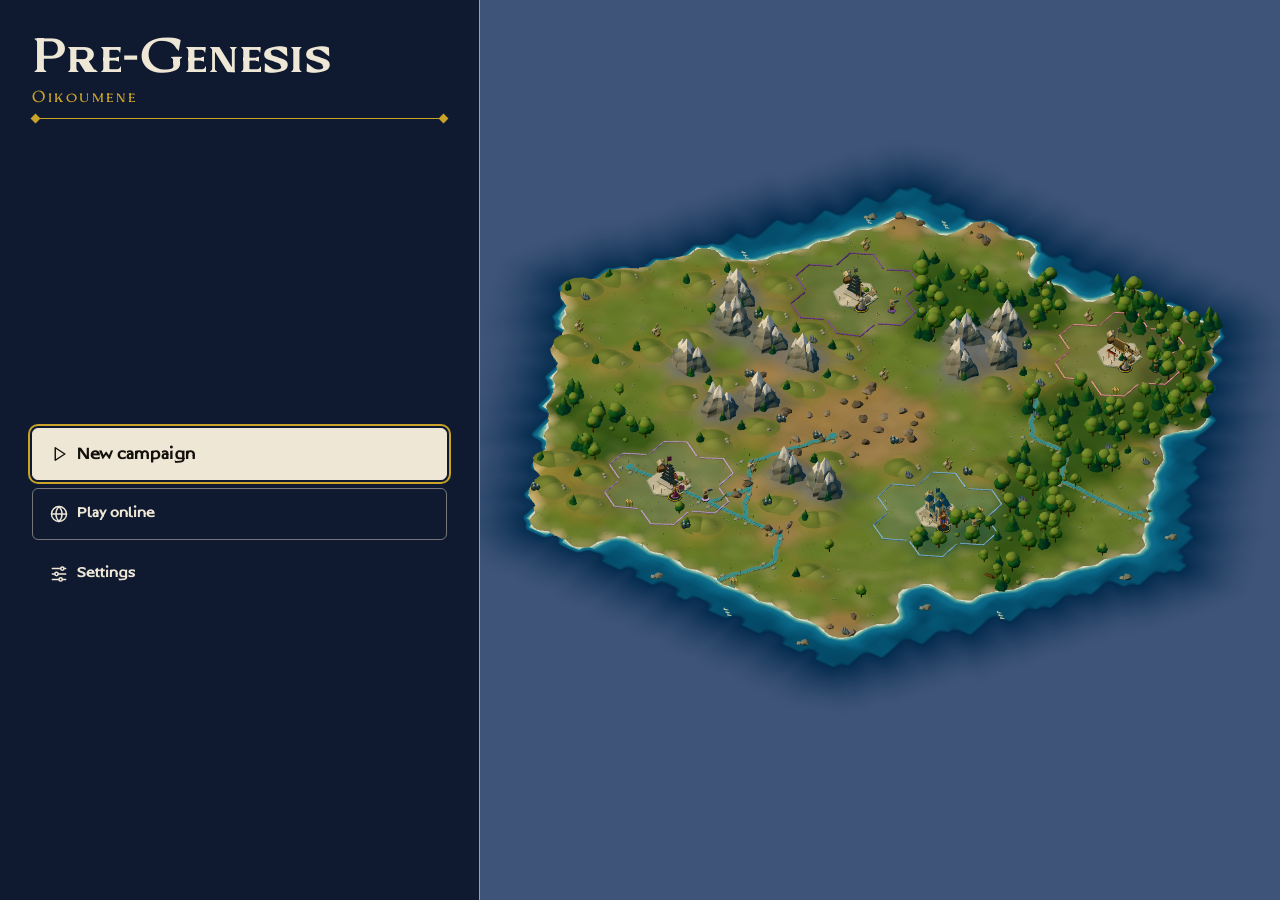
==== commit 94453093: "Pre-Genesis 0.13.0: figures, UI, map sizes, encounter layer" ====
--- a/index.html
+++ b/index.html
@@ -8,7 +8,7 @@
 <meta name="theme-color" content="#0F1A30">
 <meta name="color-scheme" content="dark">
 <meta name="pregenesis-api" content="https://api.pre-genesis.online">
-<meta name="pregenesis-version" content="0.12.0">
+<meta name="pregenesis-version" content="0.13.0">
 <meta property="og:title" content="Pre-Genesis">
 <meta property="og:description" content="Turn-based strategy with gods and prophets from world myth.">
 <meta property="og:type" content="website">
@@ -22,6 +22,7 @@
 <link rel="stylesheet" href="tokens.css">
 <link rel="stylesheet" href="hud.css">
 <link rel="manifest" href="manifest.webmanifest">
+<link rel="privacy-policy" href="privacy.html">
 <link rel="icon" href="assets/app-icon.svg" type="image/svg+xml">
 </head>
 <body data-screen="title">
@@ -81,13 +82,7 @@
 </div>
 
 <div id="ident" class="ident" hidden aria-label="BEM Studios">
-  <div class="ident-stage" aria-hidden="true">
-    <div class="ident-glow"></div>
-    <img class="ident-fan ident-fan-dead" src="assets/brand/bem-fan-dead.webp" alt="" decoding="async">
-    <img class="ident-fan ident-fan-lit" src="assets/brand/bem-fan-lit.webp" alt="" decoding="async">
-    <img class="ident-fan ident-fan-reflection" src="assets/brand/bem-fan-lit.webp" alt="" decoding="async">
-  </div>
-  <p class="ident-word">BEM Studios</p>
+  <canvas id="ident-canvas" class="ident-canvas" aria-hidden="true"></canvas>
   <audio id="ident-audio" src="assets/brand/bem-ident.mp3" preload="auto"></audio>
   <button type="button" id="ident-skip" class="btn btn-ghost ident-skip">Skip</button>
 </div>
@@ -144,6 +139,6 @@
 </dialog>
 <input id="import-file" type="file" accept="application/json,.json" hidden>
 <script type="module" src="app.js"></script>
-<script type="module" src="offline.js?release=0.12.0"></script>
+<script type="module" src="offline.js?release=0.13.0"></script>
 </body>
 </html>
--- a/tokens.css
+++ b/tokens.css
@@ -58,6 +58,8 @@
   --leading-snug: 1.3;
   --leading-body: 1.5;
   --tracking-display: .01em;
+  --tracking-eyebrow: .16em;
+  --tracking-code: .12em;
 
   /* Space: a 4px base. */
   --space-1: 4px;
@@ -96,6 +98,7 @@
   --portrait-md: 56px;
   --portrait-lg: 104px;
   --portrait-xl: 152px;
+  --plate-width: 232px;
   --lozenge: 7px;
   --panel-width: 320px;
   --sheet-width: 400px;
@@ -109,10 +112,12 @@
   --safe-bottom: env(safe-area-inset-bottom, 0px);
   --safe-left: env(safe-area-inset-left, 0px);
 
-  /* Motion. Durations drop to zero for reduced motion. */
+  /* Motion. Interface transitions run 160-220ms; only the two orchestrated
+     moments (the campaign reveal and the victory screen) use the slow step.
+     Durations drop to zero for reduced motion. */
   --ease-out: cubic-bezier(.2, .7, .2, 1);
   --ease-in-out: cubic-bezier(.4, 0, .2, 1);
-  --duration-fast: 120ms;
+  --duration-fast: 160ms;
   --duration-base: 200ms;
   --duration-slow: 320ms;
 
@@ -171,11 +176,10 @@
 }
 
 /* BEM Studios ident. The developer's own brand palette, used by the splash
-   before the title and nowhere else in the game. */
+   before the title and nowhere else in the game. The ink, band and lamp are
+   drawn on a canvas in ui/ident.js; these are the page colours around it. */
 :root {
-  --bem-ink: #04060a;
-  --bem-teal: #18e8c4;
-  --bem-word: #eafffb;
-  --bem-word-dead: #3a4048;
-  --bem-quiet: #6f7b83;
+  --bem-silver: #e9edf2;
+  --bem-word: #14171b;
+  --bem-quiet: #5b6470;
 }
--- a/hud.css
+++ b/hud.css
@@ -23,7 +23,7 @@
   margin: 0;
   overflow: hidden;
   overscroll-behavior: none;
-  background: var(--lapis-night);
+  background: var(--surface-sunk);
   color: var(--limewash);
   font: var(--weight-regular) var(--text-16) / var(--leading-body) var(--font-text);
   font-synthesis: none;
@@ -448,7 +448,7 @@
 
 .chip[aria-pressed="true"] {
   border-color: var(--gold-leaf);
-  background: var(--lapis-raised);
+  background: var(--surface-raised);
 }
 
 .badge {
@@ -524,7 +524,7 @@
   padding: 0 var(--space-3);
   border: var(--hairline) solid var(--rule-strong);
   border-radius: var(--radius-control);
-  background: var(--lapis-night);
+  background: var(--surface-sunk);
   color: var(--limewash);
   font-size: var(--text-16);
 }
@@ -546,7 +546,7 @@
 
 .field select option,
 .field select optgroup {
-  background: var(--lapis-night);
+  background: var(--surface-sunk);
   color: var(--limewash);
 }
 
@@ -569,7 +569,7 @@
   margin: 0;
   border: var(--hairline) solid var(--rule-strong);
   border-radius: var(--radius-control);
-  background: var(--lapis-night);
+  background: var(--surface-sunk);
   appearance: none;
   cursor: pointer;
   transition: background-color var(--duration-fast) var(--ease-out), border-color var(--duration-fast) var(--ease-out);
@@ -668,7 +668,7 @@
   padding: var(--space-1);
   border: var(--hairline) solid var(--rule);
   border-radius: calc(var(--radius-control) + var(--space-1));
-  background: var(--lapis-night);
+  background: var(--surface-sunk);
 }
 
 .segment {
@@ -710,7 +710,7 @@
 .segment input:checked + span,
 .segmented .btn[aria-pressed="true"] {
   border-color: var(--gold-leaf);
-  background: var(--lapis-raised);
+  background: var(--surface-raised);
   color: var(--limewash);
 }
 
@@ -801,7 +801,7 @@
   margin: var(--space-2) 0;
   overflow: hidden;
   border-radius: var(--radius-control);
-  background: var(--lapis-night);
+  background: var(--surface-sunk);
 }
 
 .meter > span {
@@ -855,7 +855,7 @@
   padding: var(--space-3);
   border: var(--hairline) solid var(--rule);
   border-radius: var(--radius-panel);
-  background: var(--lapis-raised);
+  background: var(--surface-raised);
 }
 
 .card h3 {
@@ -1037,7 +1037,7 @@
   position: fixed;
   inset: 0;
   z-index: var(--layer-map);
-  background: var(--lapis-night);
+  background: var(--surface-sunk);
   touch-action: none;
 }
 
@@ -1056,7 +1056,7 @@
   padding: var(--space-5);
   border: var(--hairline) solid var(--rule);
   border-radius: var(--radius-panel);
-  background: var(--lapis);
+  background: var(--surface);
   color: var(--limewash);
   font: var(--weight-regular) var(--text-14) / var(--leading-body) var(--font-text);
   text-align: center;
@@ -1096,7 +1096,7 @@
   padding: 3px 10px 3px 4px;
   border: var(--hairline) solid var(--faction, var(--limewash));
   border-radius: var(--radius-panel);
-  background: var(--lapis-night);
+  background: var(--surface-sunk);
   color: var(--limewash);
   box-shadow: none;
   font: var(--weight-bold) var(--text-14) / 1.2 var(--font-text);
@@ -1128,7 +1128,7 @@
   margin-top: 2px;
   overflow: hidden;
   border-radius: var(--radius-control);
-  background: var(--lapis-night);
+  background: var(--surface-sunk);
 }
 
 .world .world-label-hp span {
@@ -1146,7 +1146,7 @@
   padding: 0;
   border: 1.5px solid var(--faction, var(--limewash));
   border-radius: 50%;
-  background: var(--lapis-night);
+  background: var(--surface-sunk);
   color: var(--limewash);
   box-shadow: none;
   font: var(--weight-bold) var(--text-12) / 1 var(--font-text);
@@ -1171,7 +1171,7 @@
   height: 3px;
   overflow: hidden;
   border-radius: var(--radius-control);
-  background: var(--lapis-raised);
+  background: var(--surface-raised);
   transform: translateX(-50%);
 }
 
@@ -1208,7 +1208,7 @@
 
 .world .world-city-label:hover .world-city-name,
 .world .world-unit-label:hover {
-  background: var(--lapis-raised);
+  background: var(--surface-raised);
   color: var(--limewash);
 }
 
@@ -1342,7 +1342,7 @@
   height: calc(var(--topbar-height) + var(--safe-top));
   padding: var(--safe-top) calc(var(--space-2) + var(--safe-right)) 0 calc(var(--space-4) + var(--safe-left));
   border-bottom: var(--hairline) solid var(--rule);
-  background: var(--lapis-night);
+  background: var(--surface-sunk);
 }
 
 .brand {
@@ -1417,7 +1417,7 @@
 
 /* Realm panel: a column on wide screens, a drawer below 1100px. */
 .realm-toggle {
-  background: var(--lapis);
+  background: var(--surface);
 }
 
 .realm-toggle[aria-expanded="true"] {
@@ -1430,7 +1430,7 @@
   min-height: 0;
   border: var(--hairline) solid var(--rule);
   border-radius: var(--radius-panel);
-  background: var(--lapis);
+  background: var(--surface);
 }
 
 .identity {
@@ -1489,7 +1489,7 @@
   padding: var(--space-3);
   border: var(--hairline) solid var(--rule);
   border-radius: var(--radius-panel);
-  background: var(--lapis-raised);
+  background: var(--surface-raised);
 }
 
 .rival-head {
@@ -1536,7 +1536,7 @@
   padding: var(--space-1) var(--space-3) var(--space-1) var(--space-1);
   border: var(--hairline) solid var(--rule);
   border-radius: var(--radius-panel);
-  background: var(--lapis);
+  background: var(--surface);
 }
 
 .room-bar:not([data-status="connected"]) {
@@ -1581,7 +1581,7 @@
   border: var(--hairline) solid var(--rule);
   border-left: 2px solid var(--gold-leaf);
   border-radius: var(--radius-panel);
-  background: var(--lapis);
+  background: var(--surface);
 }
 
 .coach:empty,
@@ -1609,7 +1609,7 @@
   padding: 2px;
   border: var(--hairline) solid var(--rule);
   border-radius: var(--radius-panel);
-  background: var(--lapis);
+  background: var(--surface);
 }
 
 /* Phones fold the buttons behind one toggle (see the phone blocks). */
@@ -1630,7 +1630,7 @@
   padding: var(--space-1) var(--space-3);
   border: var(--hairline) solid var(--rule);
   border-radius: var(--radius-panel);
-  background: var(--lapis-night);
+  background: var(--surface-sunk);
   font-size: var(--text-14);
   font-variant-numeric: tabular-nums;
   white-space: nowrap;
@@ -1652,7 +1652,7 @@
 .controls-hint {
   padding: var(--space-1) var(--space-3);
   border-radius: var(--radius-panel);
-  background: var(--lapis-night);
+  background: var(--surface-sunk);
   color: var(--mist);
   font-size: var(--text-12);
   line-height: var(--leading-snug);
@@ -1664,7 +1664,7 @@
   padding: var(--space-4);
   border: var(--hairline) solid var(--rule);
   border-radius: var(--radius-panel);
-  background: var(--lapis);
+  background: var(--surface);
 }
 
 .selection:empty {
@@ -1825,7 +1825,7 @@
   aspect-ratio: 240 / 150;
   border: var(--hairline) solid var(--rule);
   border-radius: var(--radius-panel);
-  background: var(--lapis-night);
+  background: var(--surface-sunk);
   cursor: pointer;
 }
 
@@ -1895,7 +1895,7 @@
   gap: var(--space-2);
   padding: 2px var(--space-2);
   border-radius: var(--radius-panel);
-  background: var(--lapis-night);
+  background: var(--surface-sunk);
   color: var(--mist);
   font-size: var(--text-12);
   font-variant-numeric: tabular-nums;
@@ -1907,7 +1907,7 @@
   top: calc(var(--safe-top) + var(--space-3));
   right: calc(var(--safe-right) + var(--space-3));
   z-index: var(--layer-update);
-  background: var(--lapis-raised);
+  background: var(--surface-raised);
   box-shadow: var(--shadow-float);
 }
 
@@ -1928,7 +1928,7 @@
   padding: var(--space-3) var(--space-4);
   border: var(--hairline) solid var(--rule-strong);
   border-radius: var(--radius-panel);
-  background: var(--lapis-raised);
+  background: var(--surface-raised);
   box-shadow: var(--shadow-float);
   font-size: var(--text-14);
   line-height: var(--leading-snug);
@@ -1969,7 +1969,7 @@
   overflow: hidden;
   border: var(--hairline) solid var(--rule);
   border-radius: var(--radius-panel);
-  background: var(--lapis);
+  background: var(--surface);
   color: var(--limewash);
   box-shadow: var(--shadow-float);
 }
@@ -2106,7 +2106,7 @@
 }
 
 .option[aria-pressed="true"] {
-  background: var(--lapis-raised);
+  background: var(--surface-raised);
 }
 
 .option[aria-pressed="true"]::before {
@@ -2214,7 +2214,7 @@
   padding: var(--space-3) var(--space-4);
   border: var(--hairline) solid var(--rule);
   border-radius: var(--radius-panel);
-  background: var(--lapis-raised);
+  background: var(--surface-raised);
 }
 
 .goal header {
@@ -2279,7 +2279,7 @@
 
 .result .kicker {
   color: var(--gold-leaf);
-  letter-spacing: .16em;
+  letter-spacing: var(--tracking-eyebrow);
   animation: rise var(--duration-base) var(--ease-out) var(--duration-fast) both;
 }
 
@@ -2322,7 +2322,7 @@
   color: var(--mist);
   font-size: var(--text-12);
   font-weight: var(--weight-bold);
-  letter-spacing: .1em;
+  letter-spacing: var(--tracking-eyebrow);
 }
 
 .result-facts dd {
@@ -2344,7 +2344,7 @@
   top: calc(-1 * var(--space-5));
   margin-top: var(--space-3);
   padding: var(--space-2) 0;
-  background: var(--lapis);
+  background: var(--surface);
   color: var(--mist);
   font-size: var(--text-12);
   font-weight: var(--weight-bold);
@@ -2455,7 +2455,7 @@
 
 .settings-nav .btn[aria-pressed="true"] {
   border-left-color: var(--gold-leaf);
-  background: var(--lapis-raised);
+  background: var(--surface-raised);
   color: var(--limewash);
 }
 
@@ -2529,7 +2529,7 @@
   font-size: var(--text-32);
   font-weight: var(--weight-bold);
   font-variant-numeric: tabular-nums;
-  letter-spacing: .12em;
+  letter-spacing: var(--tracking-code);
   line-height: 1.1;
 }
 
@@ -2558,7 +2558,7 @@
 
 .seat.is-active {
   border-color: var(--gold-leaf);
-  background: var(--lapis-raised);
+  background: var(--surface-raised);
 }
 
 .seat.is-open {
@@ -2734,6 +2734,45 @@
 .sheet[data-kind="codex"] .lead {
   margin-bottom: var(--space-4);
   font-size: var(--text-16);
+}
+
+/* The opening of a dossier: the leader's plate, rendered from the same model as
+   the portrait, beside the first paragraph. The column sizes itself, so a realm
+   without a plate simply reads full width. */
+.codex-opening {
+  display: grid;
+  grid-template-columns: auto minmax(0, 1fr);
+  gap: var(--space-5);
+  align-items: start;
+  margin-bottom: var(--space-5);
+}
+
+.sheet[data-kind="codex"] .codex-opening .lead {
+  margin-bottom: 0;
+}
+
+.codex-plate {
+  width: var(--plate-width);
+  margin: 0;
+  overflow: hidden;
+  border: var(--hairline) solid var(--gold-leaf);
+  border-radius: var(--radius-panel);
+  background: var(--surface);
+}
+
+.codex-plate img {
+  display: block;
+  width: 100%;
+  height: auto;
+}
+
+.codex-plate figcaption {
+  padding: var(--space-2) var(--space-3);
+  border-top: var(--hairline) solid var(--gold-wash);
+  background: var(--papyrus);
+  color: var(--papyrus-muted);
+  font-size: var(--text-12);
+  line-height: var(--leading-snug);
 }
 
 .trait {
@@ -2852,7 +2891,7 @@
   margin-top: var(--space-2);
   color: var(--gold-leaf);
   font: var(--weight-display) var(--text-16) / var(--leading-tight) var(--font-display);
-  letter-spacing: .18em;
+  letter-spacing: var(--tracking-eyebrow);
 }
 
 .title-world:empty {
@@ -2873,9 +2912,10 @@
   min-height: 0;
 }
 
+/* The search is capped, so the 24px Display heading keeps one line beside it. */
 .patron-head {
   display: grid;
-  grid-template-columns: minmax(0, 1fr) auto;
+  grid-template-columns: minmax(0, 1fr) minmax(0, 12rem);
   align-items: center;
   gap: var(--space-2) var(--space-3);
 }
@@ -3154,7 +3194,7 @@
   color: var(--gold-leaf);
   font-size: var(--text-12);
   font-weight: var(--weight-bold);
-  letter-spacing: .18em;
+  letter-spacing: var(--tracking-eyebrow);
 }
 
 .reveal-name {
@@ -3378,6 +3418,8 @@
     width: auto;
     max-height: 36dvh;
     margin: var(--space-2) 0 0;
+    padding-right: calc(var(--space-4) + var(--safe-right));
+    padding-left: calc(var(--space-4) + var(--safe-left));
   }
 
   .hud > .turn-corner {
@@ -3492,7 +3534,7 @@
     min-height: calc(var(--turn-bar-height) + var(--safe-bottom));
     padding: var(--space-2) calc(var(--space-2) + var(--safe-right)) calc(var(--space-2) + var(--safe-bottom)) calc(var(--space-4) + var(--safe-left));
     border-top: var(--hairline) solid var(--rule);
-    background: var(--lapis-night);
+    background: var(--surface-sunk);
   }
 
   .minimap {
@@ -3582,6 +3624,17 @@
   .codex-head .portrait-md {
     width: 48px;
     height: 48px;
+  }
+
+  /* On a phone the plate leads the column, centred over the first paragraph. */
+  .codex-opening {
+    grid-template-columns: minmax(0, 1fr);
+    gap: var(--space-4);
+  }
+
+  .codex-plate {
+    justify-self: center;
+    width: min(var(--plate-width), 100%);
   }
 
   .sheet[data-size="wide"] .option-grid {
@@ -3828,7 +3881,7 @@
     padding: 0 var(--space-2);
   }
 
-  /* The selection becomes a bottom drawer. */
+  /* The selection becomes a bottom drawer, full width, clear of a side notch. */
   .hud > .selection {
     position: fixed;
     inset: auto 0 calc(var(--safe-bottom) + 60px) 0;
@@ -3836,8 +3889,14 @@
     margin: 0;
     width: 100%;
     max-height: 42dvh;
+    padding-right: calc(var(--space-4) + var(--safe-right));
+    padding-left: calc(var(--space-4) + var(--safe-left));
     border-radius: var(--radius-panel) var(--radius-panel) 0 0;
     box-shadow: var(--shadow-float);
+  }
+
+  .hud > .realm-toggle {
+    margin-left: calc(var(--space-2) + var(--safe-left));
   }
 
   .selection-title h2 {
@@ -3905,6 +3964,11 @@
 
   .patron-picker {
     min-height: 200px;
+  }
+
+  /* Too narrow for a heading and a field side by side: the field takes a row. */
+  .patron-head {
+    grid-template-columns: minmax(0, 1fr);
   }
 }
 
@@ -3953,59 +4017,22 @@
 }
 
 /* ---------------------------------------------------------------- ident ---
-   BEM Studios developer ident. Its own palette (studio brand, not game art):
-   ink ground, teal light, the drawn fan lighting up under the wordmark. */
+   BEM Studios developer ident (ui/ident.js). Ink is poured into a bar on a
+   silver field, the bar becomes the peacock band and a lamp strikes on the
+   wordmark. It is drawn on a canvas; its palette is the studio's own. */
 .ident {
   position: fixed;
   inset: 0;
   z-index: 90;
-  display: grid;
-  grid-template-rows: 1fr auto 1fr;
-  justify-items: center;
-  align-content: center;
-  gap: var(--space-4);
-  background: var(--bem-ink);
-  padding: var(--space-6) var(--space-4);
-  transition: opacity 300ms ease;
+  background: var(--bem-silver);
+  transition: opacity var(--duration-slow) var(--ease-out);
 }
 .ident.is-leaving { opacity: 0; }
 
-.ident-stage {
-  position: relative;
-  align-self: end;
-  width: min(42vmin, 300px);
-  aspect-ratio: 1;
-}
-.ident-glow,
-.ident-fan {
-  position: absolute;
-  inset: 0;
+.ident-canvas {
+  display: block;
   width: 100%;
   height: 100%;
-  object-fit: contain;
-  opacity: 0;
-}
-.ident-glow {
-  inset: -38%;
-  width: auto;
-  height: auto;
-  background: url("assets/brand/bem-glow.webp") center / contain no-repeat;
-}
-.ident-fan-dead { filter: brightness(0.32) saturate(0.35); }
-.ident-fan-reflection {
-  top: 100%;
-  height: 46%;
-  transform: scaleY(-1);
-}
-.ident-word {
-  align-self: start;
-  margin: 0;
-  font: 600 clamp(var(--text-16), 4.4vmin, var(--text-32)) / 1 var(--font-display);
-  letter-spacing: 0.34em;
-  text-indent: 0.34em;
-  text-transform: uppercase;
-  color: var(--bem-word-dead);
-  opacity: 0;
 }
 .ident-skip {
   position: absolute;
@@ -4016,52 +4043,6 @@
 .ident-skip:hover,
 .ident-skip:focus-visible { color: var(--bem-word); }
 
-/* The dark fan rises, the light comes on through it, the wordmark ignites,
-   the whole mark breathes once, and it hands the room to the title. */
-.ident.is-playing .ident-fan-dead { animation: ident-rise 900ms ease-out forwards; }
-.ident.is-playing .ident-glow { animation: ident-light 2700ms ease-in-out 600ms forwards; }
-.ident.is-playing .ident-fan-lit { animation: ident-ignite 2600ms ease-in-out 700ms forwards; }
-.ident.is-playing .ident-fan-reflection { animation: ident-reflect 2500ms ease-in-out 800ms forwards; }
-.ident.is-playing .ident-word { animation: ident-word 1900ms ease-out 1300ms forwards; }
-.ident.is-playing .ident-stage { animation: ident-breathe 1400ms ease-in-out 2100ms; }
-
-/* Reduced motion: the finished frame, held still. */
-.ident.is-still .ident-fan-dead { opacity: 0; }
-.ident.is-still .ident-fan-lit,
-.ident.is-still .ident-glow { opacity: 1; }
-.ident.is-still .ident-glow { opacity: 0.5; }
-.ident.is-still .ident-word { opacity: 1; color: var(--bem-word); }
-
-@keyframes ident-rise {
-  from { opacity: 0; transform: translateY(14px) scale(1.015); }
-  to { opacity: 1; transform: none; }
-}
-@keyframes ident-light {
-  0% { opacity: 0; }
-  45% { opacity: 0.58; }
-  70% { opacity: 0.44; }
-  100% { opacity: 0.5; }
-}
-@keyframes ident-ignite {
-  0% { opacity: 0; }
-  55% { opacity: 1; }
-  100% { opacity: 1; }
-}
-@keyframes ident-reflect {
-  0% { opacity: 0; }
-  60% { opacity: 0.22; }
-  100% { opacity: 0.18; }
-}
-@keyframes ident-word {
-  0% { opacity: 0; color: var(--bem-word-dead); letter-spacing: 0.42em; }
-  60% { opacity: 1; color: var(--bem-word); }
-  100% { opacity: 1; color: var(--bem-word); letter-spacing: 0.34em; }
-}
-@keyframes ident-breathe {
-  0%, 100% { transform: none; }
-  50% { transform: scale(1.012); }
-}
-
 /* --------------------------------------------------------- title steps ---
    The title asks one thing at a time: what to do, then who to play. */
 .title-screen[data-step="title"] .title-setup,
@@ -4070,10 +4051,17 @@
 .title-home {
   display: grid;
   gap: var(--space-4);
+  /* Auto margins centre the menu in whatever room the panel has left, and
+     collapse to nothing when it has none, so the top is never cut off. */
+  margin-block: auto;
 }
 .title-screen[data-step="title"] .title-panel { max-width: 30rem; }
 .title-screen[data-step="title"] .title-mast { margin-bottom: var(--space-2); }
-.title-home .title-actions { grid-template-columns: 1fr; }
+.title-home .title-actions {
+  grid-template-columns: 1fr;
+  /* The sticky rule belongs to the scrolling setup step; the menu stands alone. */
+  border-top: 0;
+}
 .title-home .title-actions .btn { width: 100%; justify-content: flex-start; min-height: 52px; }
 
 .setup-back {
